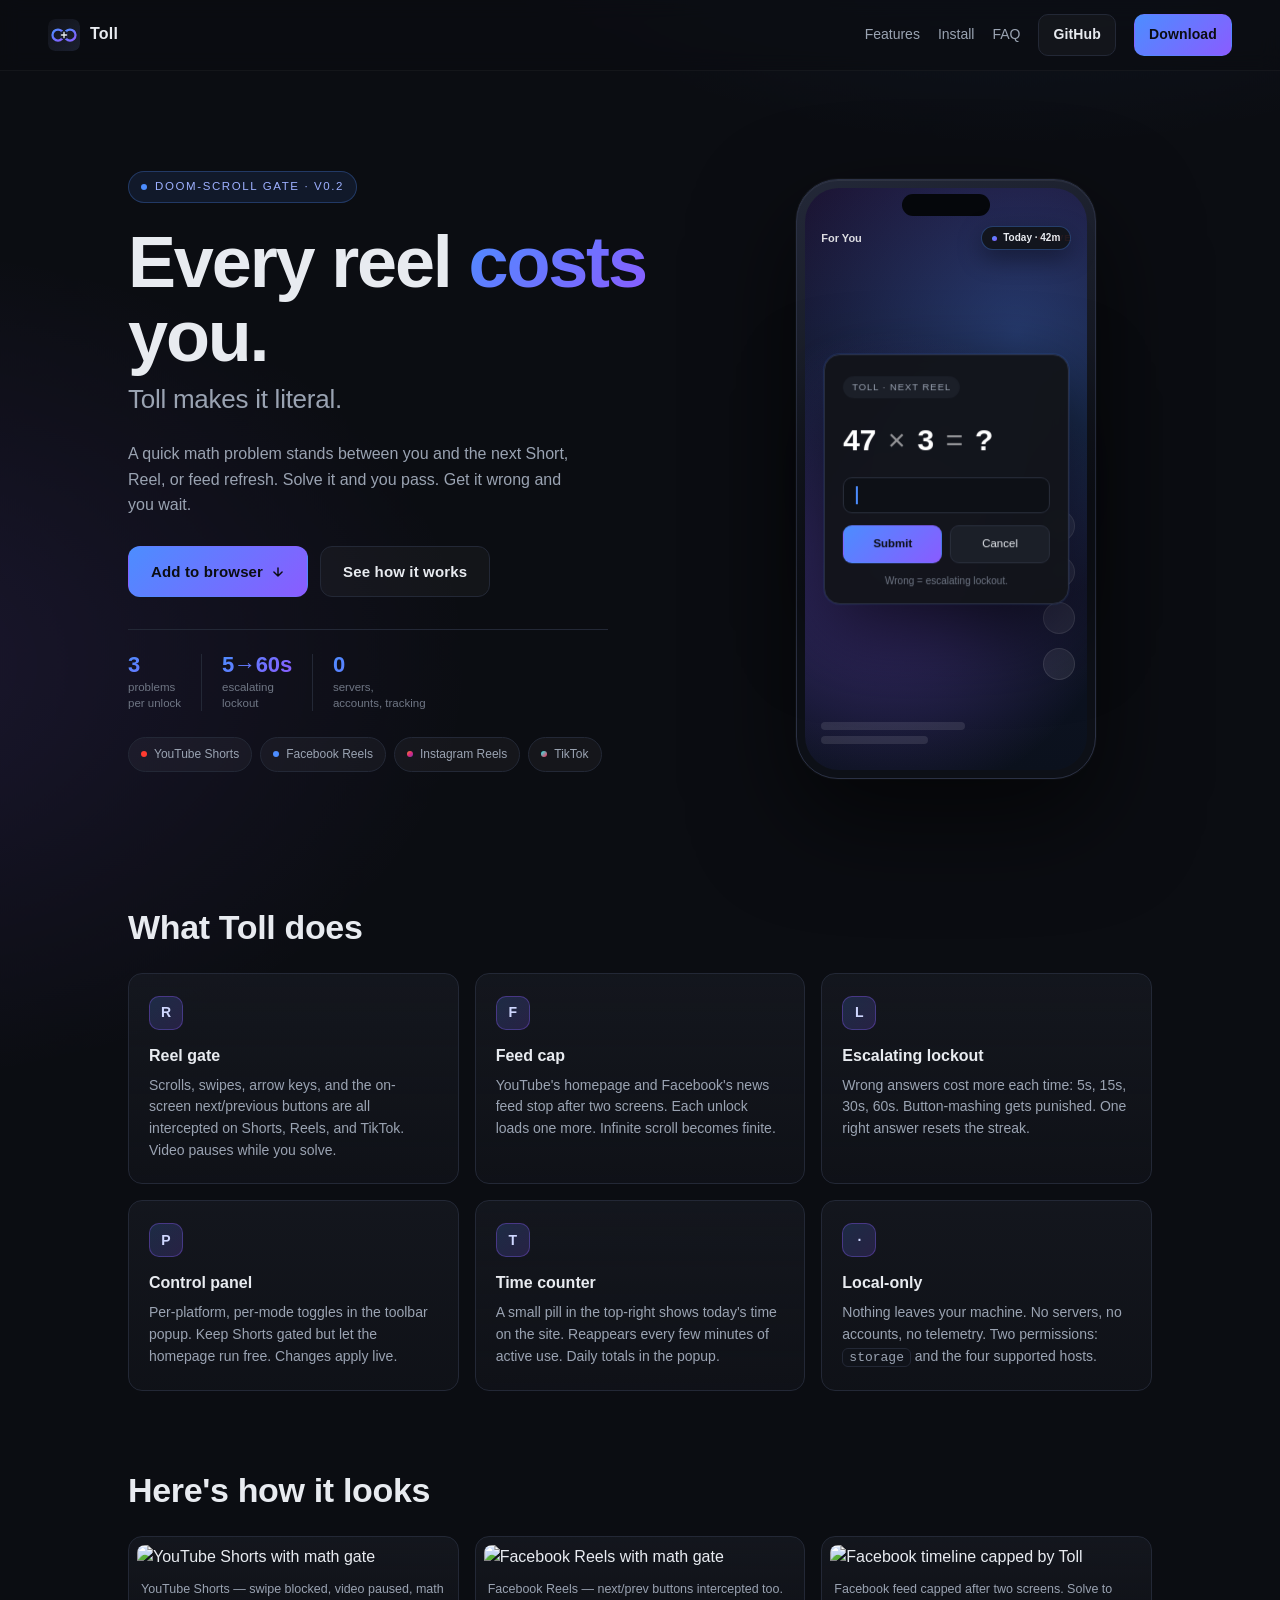
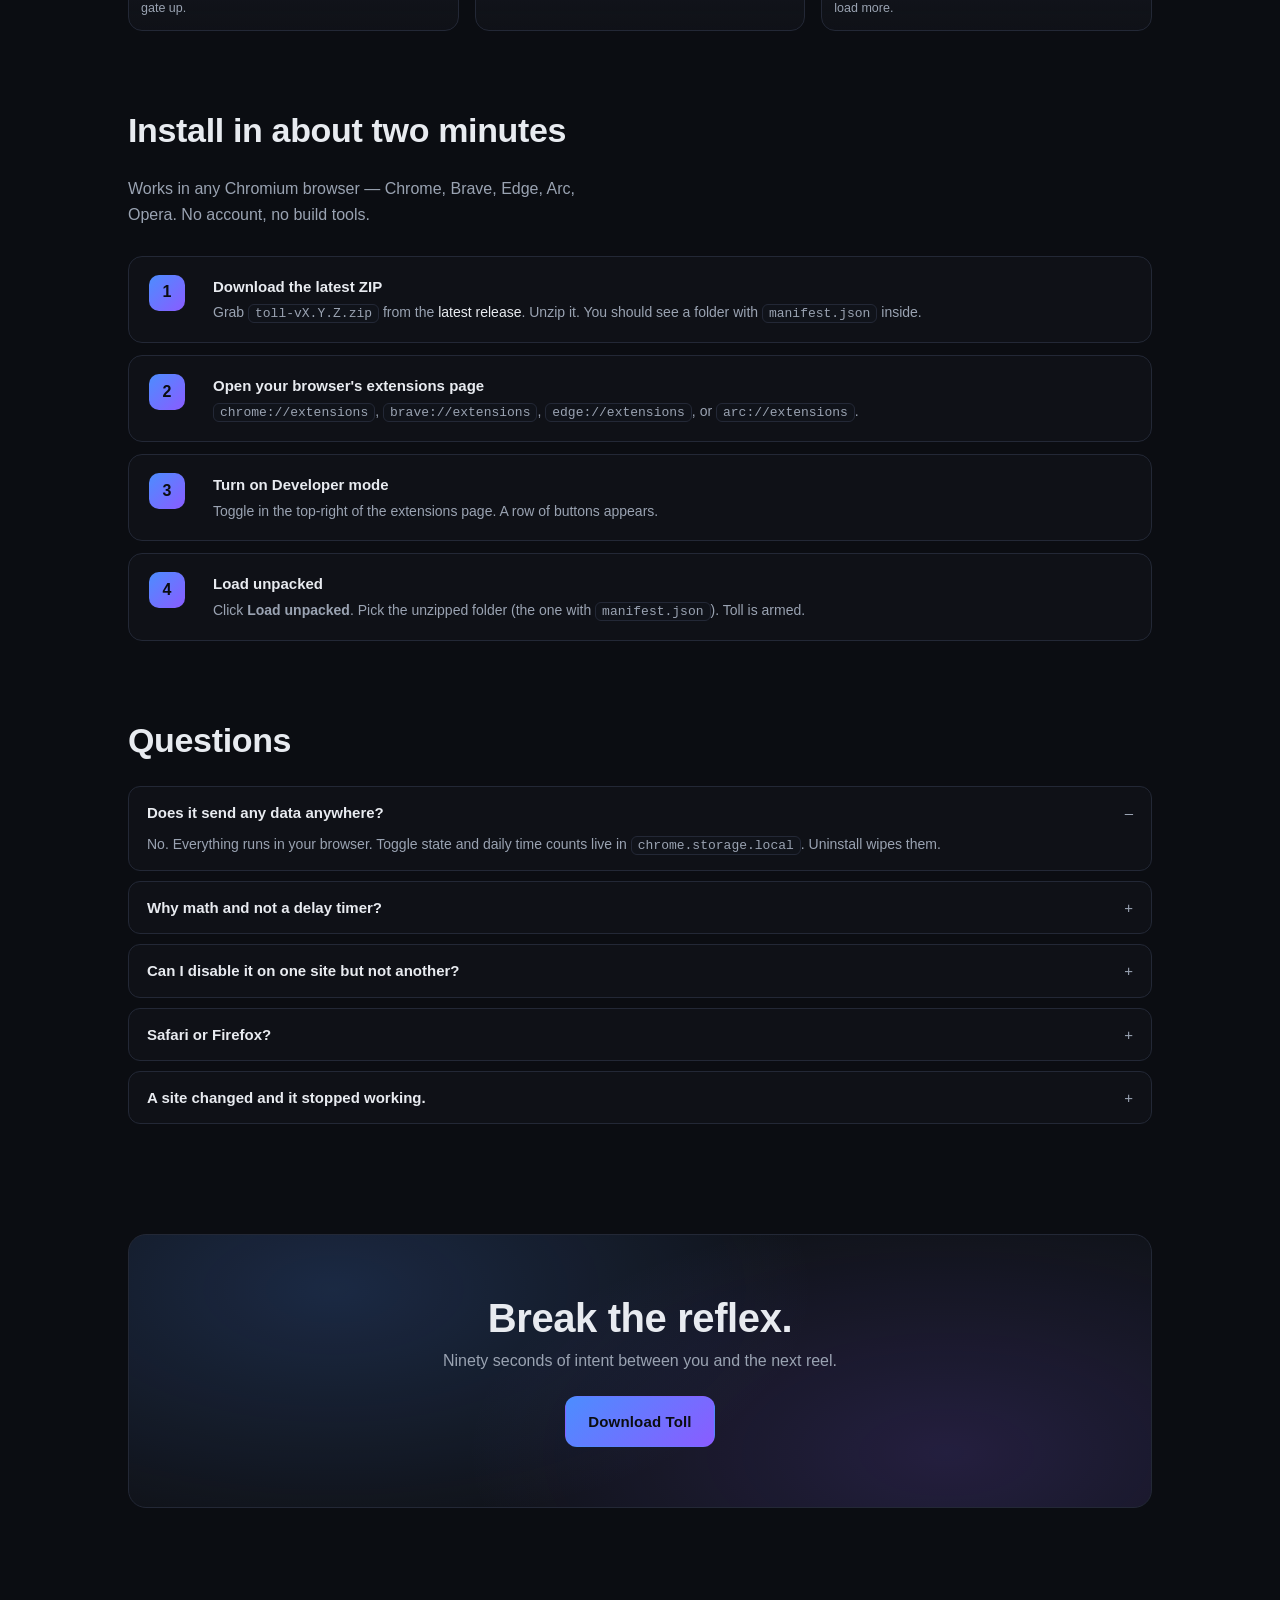
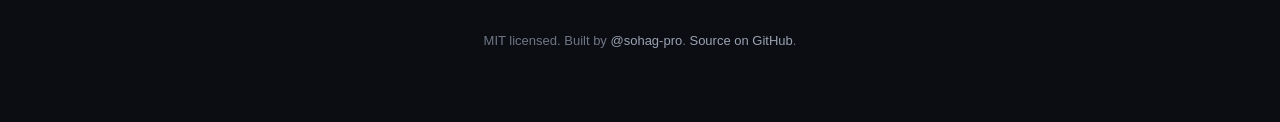
==== site/index.html @ eca84c53 "feat: polish hero + bump to v0.2.0 Hero: richer eyebrow with pulsing dot, split headline + tagline, " ====
<!doctype html>
<html lang="en">
<head>
<meta charset="utf-8" />
<meta name="viewport" content="width=device-width, initial-scale=1" />
<title>Toll — pay math to keep scrolling</title>
<meta name="description" content="A tiny browser extension that puts a math problem between you and the next reel, short, or feed refresh. Break the doom-scroll reflex." />
<meta property="og:title" content="Toll — pay math to keep scrolling" />
<meta property="og:description" content="Solve a quick problem to advance the next Short, Reel, or refresh your feed. Local-only, no accounts." />
<meta property="og:type" content="website" />
<meta property="og:image" content="./assets/og.svg" />
<meta name="theme-color" content="#12141a" />
<link rel="icon" href="./assets/logo.svg" type="image/svg+xml" />
<link rel="stylesheet" href="./style.css" />
</head>
<body>
  <header class="nav">
    <a class="brand" href="#top">
      <img src="./assets/logo.svg" alt="Toll" width="32" height="32" />
      <span>Toll</span>
    </a>
    <nav>
      <a href="#features">Features</a>
      <a href="#install">Install</a>
      <a href="#faq">FAQ</a>
      <a class="btn ghost" href="https://github.com/sohag-pro/Toll" target="_blank" rel="noopener">GitHub</a>
      <a class="btn primary" id="cta-download" href="https://github.com/sohag-pro/Toll/releases/latest" target="_blank" rel="noopener">Download</a>
    </nav>
  </header>

  <main>
    <section class="hero" id="top">
      <div class="hero-bg" aria-hidden="true"></div>
      <div class="hero-copy">
        <p class="eyebrow"><span class="pulse"></span> Doom-scroll gate · v0.2</p>
        <h1>Every reel <em>costs</em> you.</h1>
        <p class="tagline">Toll makes it literal.</p>
        <p class="lede">A quick math problem stands between you and the next Short, Reel, or feed refresh. Solve it and you pass. Get it wrong and you wait.</p>
        <div class="cta-row">
          <a class="btn primary lg" href="https://github.com/sohag-pro/Toll/releases/latest" target="_blank" rel="noopener">
            <span>Add to browser</span>
            <svg width="14" height="14" viewBox="0 0 24 24" fill="none" stroke="currentColor" stroke-width="2.5" stroke-linecap="round" stroke-linejoin="round" aria-hidden="true"><path d="M12 5v14M5 12l7 7 7-7"/></svg>
          </a>
          <a class="btn ghost lg" href="#install">See how it works</a>
        </div>
        <div class="proof-row">
          <div class="proof"><span class="proof-num">3</span><span class="proof-lbl">problems<br/>per unlock</span></div>
          <div class="proof-sep"></div>
          <div class="proof"><span class="proof-num">5→60s</span><span class="proof-lbl">escalating<br/>lockout</span></div>
          <div class="proof-sep"></div>
          <div class="proof"><span class="proof-num">0</span><span class="proof-lbl">servers,<br/>accounts, tracking</span></div>
        </div>
        <p class="chips">
          <span class="chip"><i class="dot yt"></i>YouTube Shorts</span>
          <span class="chip"><i class="dot fb"></i>Facebook Reels</span>
          <span class="chip"><i class="dot ig"></i>Instagram Reels</span>
          <span class="chip"><i class="dot tt"></i>TikTok</span>
        </p>
      </div>
      <div class="hero-art" aria-hidden="true">
        <div class="phone">
          <div class="reel">
            <div class="reel-topbar">
              <span>For You</span>
              <span class="live">● LIVE</span>
            </div>
            <div class="reel-silhouette">
              <div class="ring"></div>
              <div class="ring r2"></div>
            </div>
            <div class="reel-rail">
              <span></span><span></span><span></span><span></span>
            </div>
            <div class="reel-caption">
              <div class="cap-line" style="width:70%"></div>
              <div class="cap-line" style="width:52%"></div>
            </div>
          </div>
          <div class="time-pill" aria-hidden="true">
            <span class="tp-dot"></span>
            <span>Today · 42m</span>
          </div>
          <div class="gate">
            <div class="gate-badge">TOLL · NEXT REEL</div>
            <div class="gate-q">47 <span class="op">&times;</span> 3 <span class="op">=</span> ?</div>
            <div class="gate-input"><span class="caret"></span></div>
            <div class="gate-actions">
              <span class="gate-btn primary">Submit</span>
              <span class="gate-btn">Cancel</span>
            </div>
            <div class="gate-foot">Wrong = escalating lockout.</div>
          </div>
        </div>
      </div>
    </section>

    <section class="features" id="features">
      <h2>What Toll does</h2>
      <div class="grid">
        <article class="card">
          <div class="ico">R</div>
          <h3>Reel gate</h3>
          <p>Scrolls, swipes, arrow keys, and the on-screen next/previous buttons are all intercepted on Shorts, Reels, and TikTok. Video pauses while you solve.</p>
        </article>
        <article class="card">
          <div class="ico">F</div>
          <h3>Feed cap</h3>
          <p>YouTube's homepage and Facebook's news feed stop after two screens. Each unlock loads one more. Infinite scroll becomes finite.</p>
        </article>
        <article class="card">
          <div class="ico">L</div>
          <h3>Escalating lockout</h3>
          <p>Wrong answers cost more each time: 5s, 15s, 30s, 60s. Button-mashing gets punished. One right answer resets the streak.</p>
        </article>
        <article class="card">
          <div class="ico">P</div>
          <h3>Control panel</h3>
          <p>Per-platform, per-mode toggles in the toolbar popup. Keep Shorts gated but let the homepage run free. Changes apply live.</p>
        </article>
        <article class="card">
          <div class="ico">T</div>
          <h3>Time counter</h3>
          <p>A small pill in the top-right shows today's time on the site. Reappears every few minutes of active use. Daily totals in the popup.</p>
        </article>
        <article class="card">
          <div class="ico">·</div>
          <h3>Local-only</h3>
          <p>Nothing leaves your machine. No servers, no accounts, no telemetry. Two permissions: <code>storage</code> and the four supported hosts.</p>
        </article>
      </div>
    </section>

    <section class="shots">
      <h2>Here's how it looks</h2>
      <div class="shot-row">
        <figure>
          <img src="https://raw.githubusercontent.com/sohag-pro/Toll/main/docs/screenshots/youtube-shorts.png" alt="YouTube Shorts with math gate" loading="lazy" />
          <figcaption>YouTube Shorts — swipe blocked, video paused, math gate up.</figcaption>
        </figure>
        <figure>
          <img src="https://raw.githubusercontent.com/sohag-pro/Toll/main/docs/screenshots/facebook-reel.png" alt="Facebook Reels with math gate" loading="lazy" />
          <figcaption>Facebook Reels — next/prev buttons intercepted too.</figcaption>
        </figure>
        <figure>
          <img src="https://raw.githubusercontent.com/sohag-pro/Toll/main/docs/screenshots/facebook-timeline.png" alt="Facebook timeline capped by Toll" loading="lazy" />
          <figcaption>Facebook feed capped after two screens. Solve to load more.</figcaption>
        </figure>
      </div>
    </section>

    <section class="install" id="install">
      <h2>Install in about two minutes</h2>
      <p class="lede">Works in any Chromium browser — Chrome, Brave, Edge, Arc, Opera. No account, no build tools.</p>
      <ol class="steps">
        <li>
          <span class="num">1</span>
          <div>
            <h3>Download the latest ZIP</h3>
            <p>Grab <code>toll-vX.Y.Z.zip</code> from the <a href="https://github.com/sohag-pro/Toll/releases/latest" target="_blank" rel="noopener">latest release</a>. Unzip it. You should see a folder with <code>manifest.json</code> inside.</p>
          </div>
        </li>
        <li>
          <span class="num">2</span>
          <div>
            <h3>Open your browser's extensions page</h3>
            <p><code>chrome://extensions</code>, <code>brave://extensions</code>, <code>edge://extensions</code>, or <code>arc://extensions</code>.</p>
          </div>
        </li>
        <li>
          <span class="num">3</span>
          <div>
            <h3>Turn on Developer mode</h3>
            <p>Toggle in the top-right of the extensions page. A row of buttons appears.</p>
          </div>
        </li>
        <li>
          <span class="num">4</span>
          <div>
            <h3>Load unpacked</h3>
            <p>Click <strong>Load unpacked</strong>. Pick the unzipped folder (the one with <code>manifest.json</code>). Toll is armed.</p>
          </div>
        </li>
      </ol>
    </section>

    <section class="faq" id="faq">
      <h2>Questions</h2>
      <details open>
        <summary>Does it send any data anywhere?</summary>
        <p>No. Everything runs in your browser. Toggle state and daily time counts live in <code>chrome.storage.local</code>. Uninstall wipes them.</p>
      </details>
      <details>
        <summary>Why math and not a delay timer?</summary>
        <p>A timer doesn't stop the reflex. You wait it out. Solving something forces a different mode for a few seconds. That's the whole trick.</p>
      </details>
      <details>
        <summary>Can I disable it on one site but not another?</summary>
        <p>Yes. The toolbar popup has per-platform toggles — even per-mode (Shorts vs. YouTube home cap, for example). Changes apply live.</p>
      </details>
      <details>
        <summary>Safari or Firefox?</summary>
        <p>Not yet. Chromium only for now.</p>
      </details>
      <details>
        <summary>A site changed and it stopped working.</summary>
        <p>Reel and feed layouts shift often. <a href="https://github.com/sohag-pro/Toll/issues/new" target="_blank" rel="noopener">Open an issue</a> with the URL and what broke.</p>
      </details>
    </section>

    <section class="tail">
      <h2>Break the reflex.</h2>
      <p>Ninety seconds of intent between you and the next reel.</p>
      <a class="btn primary lg" href="https://github.com/sohag-pro/Toll/releases/latest" target="_blank" rel="noopener">Download Toll</a>
    </section>
  </main>

  <footer>
    <p>MIT licensed. Built by <a href="https://github.com/sohag-pro" target="_blank" rel="noopener">@sohag-pro</a>. <a href="https://github.com/sohag-pro/Toll" target="_blank" rel="noopener">Source on GitHub</a>.</p>
  </footer>
</body>
</html>
---- site/style.css ----
:root {
  color-scheme: dark;
  --bg: #0b0d12;
  --bg-2: #12141a;
  --panel: #171a22;
  --line: #232836;
  --text: #e8ebf0;
  --muted: #9aa3b2;
  --dim: #6f7684;
  --accent-a: #4c8dff;
  --accent-b: #8a5cff;
  --danger: #ff6b6b;
  --ok: #5db07a;
}

* { box-sizing: border-box; }

html, body {
  margin: 0;
  padding: 0;
  background: radial-gradient(1200px 800px at 80% -10%, rgba(76,141,255,0.14), transparent 60%),
              radial-gradient(1000px 700px at -10% 20%, rgba(138,92,255,0.12), transparent 60%),
              var(--bg);
  color: var(--text);
  font: 400 16px/1.55 -apple-system, BlinkMacSystemFont, "Inter", "Segoe UI", Roboto, sans-serif;
  scroll-behavior: smooth;
}

a { color: var(--text); text-decoration: none; }
a:hover { color: #ffffff; }

code {
  background: #10131a;
  padding: 1px 6px;
  border-radius: 6px;
  border: 1px solid var(--line);
  font-family: "SF Mono", ui-monospace, Menlo, Monaco, monospace;
  font-size: 13px;
}

.nav {
  position: sticky; top: 0; z-index: 20;
  display: flex; align-items: center; justify-content: space-between;
  padding: 14px clamp(16px, 4vw, 48px);
  backdrop-filter: blur(10px); -webkit-backdrop-filter: blur(10px);
  background: rgba(11, 13, 18, 0.65);
  border-bottom: 1px solid rgba(255,255,255,0.04);
}
.brand { display: flex; align-items: center; gap: 10px; font-weight: 600; letter-spacing: 0.2px; }
.brand img { border-radius: 7px; }
.nav nav { display: flex; align-items: center; gap: 18px; font-size: 14px; }
.nav nav a { color: var(--muted); }
.nav nav a:hover { color: var(--text); }

.btn {
  display: inline-block; padding: 9px 14px; border-radius: 10px;
  font-weight: 600; font-size: 14px; letter-spacing: 0.01em;
  transition: transform .1s ease, filter .1s ease;
  border: 1px solid transparent;
}
.btn:hover { transform: translateY(-1px); }
.btn.primary { background: linear-gradient(135deg, var(--accent-a), var(--accent-b)); color: #0b0d12; }
.btn.primary:hover { filter: brightness(1.05); color: #0b0d12; }
.btn.ghost { color: var(--text); background: rgba(255,255,255,0.03); border-color: var(--line); }
.btn.ghost:hover { background: rgba(255,255,255,0.06); }
.btn.lg { padding: 13px 22px; font-size: 15px; border-radius: 12px; }

main { max-width: 1120px; margin: 0 auto; padding: 40px clamp(16px, 4vw, 48px) 80px; }

.eyebrow {
  display: inline-flex; align-items: center; gap: 8px;
  font-size: 11.5px; letter-spacing: 0.14em; text-transform: uppercase;
  color: #9db0ff; background: rgba(76,141,255,0.10);
  border: 1px solid rgba(76,141,255,0.28);
  padding: 6px 12px; border-radius: 999px; margin: 0 0 22px;
}
.eyebrow .pulse {
  width: 6px; height: 6px; border-radius: 50%;
  background: #4c8dff; box-shadow: 0 0 0 0 rgba(76,141,255,0.5);
  animation: pulse 2s infinite;
}
@keyframes pulse {
  0% { box-shadow: 0 0 0 0 rgba(76,141,255,0.6); }
  70% { box-shadow: 0 0 0 8px rgba(76,141,255,0); }
  100% { box-shadow: 0 0 0 0 rgba(76,141,255,0); }
}

/* HERO */
.hero {
  position: relative;
  display: grid; grid-template-columns: 1.15fr 0.85fr; gap: 56px;
  align-items: center;
  padding: 60px 0 80px;
}
.hero-bg {
  position: absolute; inset: -80px -40px 0;
  background:
    radial-gradient(500px 260px at 22% 20%, rgba(76,141,255,0.18), transparent 60%),
    radial-gradient(400px 220px at 78% 30%, rgba(138,92,255,0.18), transparent 60%);
  z-index: -1; pointer-events: none;
}
.hero h1 {
  font-size: clamp(42px, 6.2vw, 72px);
  line-height: 1.03; letter-spacing: -0.03em; margin: 0 0 6px;
  font-weight: 700;
}
.hero h1 em {
  font-style: normal;
  background: linear-gradient(135deg, var(--accent-a), var(--accent-b));
  -webkit-background-clip: text; background-clip: text; color: transparent;
}
.tagline {
  font-size: clamp(20px, 2.4vw, 26px);
  color: var(--muted); font-weight: 500;
  margin: 0 0 22px; letter-spacing: -0.01em;
}
.lede { color: var(--muted); font-size: 16px; max-width: 52ch; margin: 0 0 28px; line-height: 1.6; }
.cta-row { display: flex; gap: 12px; flex-wrap: wrap; align-items: center; }
.cta-row .btn.primary { display: inline-flex; align-items: center; gap: 8px; }
.cta-row .btn.primary svg { transition: transform .2s ease; }
.cta-row .btn.primary:hover svg { transform: translateY(2px); }

.proof-row {
  display: flex; align-items: stretch; gap: 20px;
  margin-top: 32px; padding-top: 24px;
  border-top: 1px solid var(--line);
  max-width: 480px;
}
.proof { display: flex; flex-direction: column; gap: 4px; }
.proof-num {
  font-size: 22px; font-weight: 700; letter-spacing: -0.01em;
  background: linear-gradient(135deg, var(--accent-a), var(--accent-b));
  -webkit-background-clip: text; background-clip: text; color: transparent;
  line-height: 1;
}
.proof-lbl { font-size: 11.5px; color: var(--dim); line-height: 1.35; }
.proof-sep { width: 1px; background: var(--line); }

.chips { margin-top: 26px; display: flex; flex-wrap: wrap; gap: 8px; }
.chip {
  display: inline-flex; align-items: center; gap: 7px;
  font-size: 12px; padding: 7px 12px; border-radius: 999px;
  background: rgba(255,255,255,0.04); border: 1px solid var(--line);
  color: var(--muted);
  transition: border-color .15s, color .15s;
}
.chip:hover { color: var(--text); border-color: rgba(138,92,255,0.4); }
.chip .dot { width: 6px; height: 6px; border-radius: 50%; }
.dot.yt { background: #ff3b30; }
.dot.fb { background: #4c8dff; }
.dot.ig { background: linear-gradient(135deg, #f58529, #dd2a7b, #8134af); }
.dot.tt { background: linear-gradient(135deg, #25f4ee, #fe2c55); }

/* Hero art */
.hero-art { display: flex; justify-content: center; align-items: center; position: relative; }
.hero-art::before {
  content: ""; position: absolute; width: 340px; height: 340px;
  background: radial-gradient(circle, rgba(138,92,255,0.18), transparent 60%);
  filter: blur(20px);
}

.phone {
  position: relative; width: 300px; aspect-ratio: 9/18;
  border-radius: 42px; padding: 8px;
  background: linear-gradient(160deg, #232838, #0d1017 60%);
  border: 1px solid #2b3145;
  box-shadow:
    0 40px 100px rgba(0,0,0,0.6),
    0 0 0 1px rgba(255,255,255,0.03),
    inset 0 1px 0 rgba(255,255,255,0.06);
}
.phone::before {
  content: ""; position: absolute; top: 14px; left: 50%; transform: translateX(-50%);
  width: 88px; height: 22px; background: #05070b; border-radius: 999px; z-index: 4;
}
.reel {
  position: relative; width: 100%; height: 100%;
  border-radius: 34px; overflow: hidden;
  background:
    linear-gradient(180deg, #1b1230 0%, #10172a 40%, #0b111d 100%);
}
.reel::after {
  content: ""; position: absolute; inset: 0;
  background:
    radial-gradient(circle at 30% 65%, rgba(138,92,255,0.4), transparent 55%),
    radial-gradient(circle at 75% 25%, rgba(76,141,255,0.3), transparent 55%);
}
.reel-topbar {
  position: absolute; top: 42px; left: 16px; right: 16px; z-index: 3;
  display: flex; justify-content: space-between; align-items: center;
  font-size: 11px; color: rgba(255,255,255,0.85); font-weight: 600;
}
.reel-topbar .live { color: #ff5a5a; font-size: 9.5px; letter-spacing: 0.08em; }
.reel-silhouette {
  position: absolute; inset: 0; z-index: 2;
  display: grid; place-items: center;
}
.reel-silhouette .ring {
  width: 100px; height: 100px; border-radius: 50%;
  border: 2px solid rgba(255,255,255,0.06);
  position: absolute;
  animation: spin 12s linear infinite;
}
.reel-silhouette .ring::before {
  content: ""; position: absolute; top: -4px; left: 50%;
  width: 6px; height: 6px; border-radius: 50%;
  background: rgba(138,92,255,0.6); transform: translateX(-50%);
}
.reel-silhouette .r2 { width: 150px; height: 150px; animation-duration: 20s; animation-direction: reverse; }
.reel-silhouette .r2::before { background: rgba(76,141,255,0.5); }
@keyframes spin { to { transform: rotate(360deg); } }

.reel-rail {
  position: absolute; right: 12px; bottom: 90px; z-index: 3;
  display: flex; flex-direction: column; gap: 14px;
}
.reel-rail span {
  width: 32px; height: 32px; border-radius: 50%;
  background: rgba(255,255,255,0.08);
  border: 1px solid rgba(255,255,255,0.1);
}
.reel-caption {
  position: absolute; left: 16px; right: 60px; bottom: 26px; z-index: 3;
  display: flex; flex-direction: column; gap: 6px;
}
.cap-line { height: 8px; border-radius: 4px; background: rgba(255,255,255,0.1); }

.time-pill {
  position: absolute; top: 46px; right: 24px; z-index: 5;
  display: inline-flex; align-items: center; gap: 6px;
  padding: 6px 10px; border-radius: 999px;
  background: rgba(18,20,26,0.92); color: #e8ebf0;
  border: 1px solid rgba(76,141,255,0.35);
  font: 600 10px/1 -apple-system, BlinkMacSystemFont, Inter, sans-serif;
  box-shadow: 0 8px 24px rgba(0,0,0,0.4);
  animation: floatIn 4s ease-in-out infinite;
}
.time-pill .tp-dot {
  width: 5px; height: 5px; border-radius: 50%;
  background: linear-gradient(135deg, var(--accent-a), var(--accent-b));
}
@keyframes floatIn {
  0%, 100% { transform: translateY(0); }
  50% { transform: translateY(-3px); }
}

.gate {
  position: absolute; left: 50%; top: 50%; transform: translate(-50%, -50%);
  width: 82%; padding: 18px 18px 14px; z-index: 4;
  background: rgba(18,20,26,0.96); border: 1px solid #2b3145; border-radius: 16px;
  box-shadow: 0 30px 80px rgba(0,0,0,0.7), 0 0 0 1px rgba(76,141,255,0.15);
  backdrop-filter: blur(8px);
}
.gate-badge {
  display: inline-block; font-size: 9.5px; letter-spacing: 0.1em; text-transform: uppercase;
  color: var(--muted); background: #1b1f28; padding: 4px 9px; border-radius: 999px; margin-bottom: 14px;
}
.gate-q {
  font-size: 30px; font-weight: 700; color: #fff; margin: 4px 0 14px;
  letter-spacing: -0.01em;
}
.gate-q .op { color: rgba(255,255,255,0.55); font-weight: 500; margin: 0 4px; }
.gate-input {
  position: relative;
  height: 36px; border-radius: 9px;
  background: #0d1016; border: 1px solid #2a2f3c;
  margin-bottom: 12px;
}
.gate-input .caret {
  position: absolute; left: 12px; top: 8px; bottom: 8px;
  width: 2px; background: #4c8dff;
  animation: blink 1s steps(2) infinite;
}
@keyframes blink { 50% { opacity: 0; } }
.gate-actions { display: flex; gap: 8px; }
.gate-btn {
  flex: 1; text-align: center; font-size: 11.5px; padding: 9px 10px;
  border-radius: 9px; background: #1b1f28; color: var(--text); border: 1px solid #2a2f3c;
}
.gate-btn.primary { background: linear-gradient(135deg, var(--accent-a), var(--accent-b)); color: #0b0d12; border-color: transparent; font-weight: 700; }
.gate-foot {
  margin-top: 10px; text-align: center; font-size: 10px; color: var(--dim);
}

/* SECTIONS */
section h2 {
  font-size: clamp(24px, 3.4vw, 34px); letter-spacing: -0.01em;
  margin: 0 0 26px; line-height: 1.15;
}
.features { padding: 40px 0; }
.grid {
  display: grid; grid-template-columns: repeat(3, 1fr); gap: 16px;
}
.card {
  padding: 22px 20px; border-radius: 14px;
  background: linear-gradient(180deg, rgba(23,26,34,0.7), rgba(23,26,34,0.35));
  border: 1px solid var(--line);
}
.card .ico {
  width: 34px; height: 34px; border-radius: 10px;
  display: grid; place-items: center;
  background: linear-gradient(135deg, rgba(76,141,255,0.18), rgba(138,92,255,0.18));
  border: 1px solid rgba(138,92,255,0.35);
  color: #cfd7ff; font-weight: 700; font-size: 14px;
  margin-bottom: 14px;
}
.card h3 { margin: 0 0 6px; font-size: 16px; }
.card p { margin: 0; color: var(--muted); font-size: 14px; line-height: 1.55; }

.shots { padding: 40px 0; }
.shot-row { display: grid; grid-template-columns: repeat(3, 1fr); gap: 16px; }
.shot-row figure {
  margin: 0; padding: 8px 8px 12px;
  background: linear-gradient(180deg, rgba(23,26,34,0.7), rgba(23,26,34,0.35));
  border: 1px solid var(--line); border-radius: 14px;
}
.shot-row img { width: 100%; height: auto; border-radius: 8px; display: block; }
.shot-row figcaption { margin-top: 10px; font-size: 12.5px; color: var(--muted); padding: 0 4px; }

.install { padding: 40px 0; }
.steps { list-style: none; margin: 0; padding: 0; display: grid; gap: 12px; }
.steps li {
  display: grid; grid-template-columns: 48px 1fr; gap: 16px; align-items: start;
  padding: 18px 20px; border: 1px solid var(--line); border-radius: 14px;
  background: rgba(23,26,34,0.35);
}
.steps .num {
  width: 36px; height: 36px; border-radius: 10px;
  background: linear-gradient(135deg, var(--accent-a), var(--accent-b)); color: #0b0d12;
  font-weight: 700; display: grid; place-items: center;
}
.steps h3 { margin: 0 0 4px; font-size: 15px; }
.steps p { margin: 0; color: var(--muted); font-size: 14px; }

.faq { padding: 40px 0; }
.faq details {
  border: 1px solid var(--line); border-radius: 12px; padding: 14px 18px;
  background: rgba(23,26,34,0.35); margin-bottom: 10px;
}
.faq summary { cursor: pointer; font-weight: 600; font-size: 15px; list-style: none; }
.faq summary::-webkit-details-marker { display: none; }
.faq summary::after { content: "+"; float: right; color: var(--muted); font-weight: 400; }
.faq details[open] summary::after { content: "–"; }
.faq p { color: var(--muted); font-size: 14px; margin: 10px 0 0; }

.tail {
  margin-top: 60px; padding: 60px 24px; border-radius: 18px;
  border: 1px solid var(--line);
  background:
    radial-gradient(800px 400px at 20% 20%, rgba(76,141,255,0.18), transparent 60%),
    radial-gradient(800px 400px at 80% 80%, rgba(138,92,255,0.16), transparent 60%),
    #10131a;
  text-align: center;
}
.tail h2 { margin: 0 0 8px; font-size: clamp(28px, 4vw, 40px); }
.tail p { color: var(--muted); margin: 0 0 22px; }

footer {
  padding: 30px 24px 60px; text-align: center; color: var(--dim); font-size: 13px;
}
footer a { color: var(--muted); }

/* Responsive */
@media (max-width: 880px) {
  .hero { grid-template-columns: 1fr; padding: 40px 0 60px; gap: 32px; }
  .hero-art { order: -1; }
  .phone { width: 240px; }
  .proof-row { max-width: 100%; }
  .grid, .shot-row { grid-template-columns: 1fr; }
  .nav nav a:not(.btn) { display: none; }
}
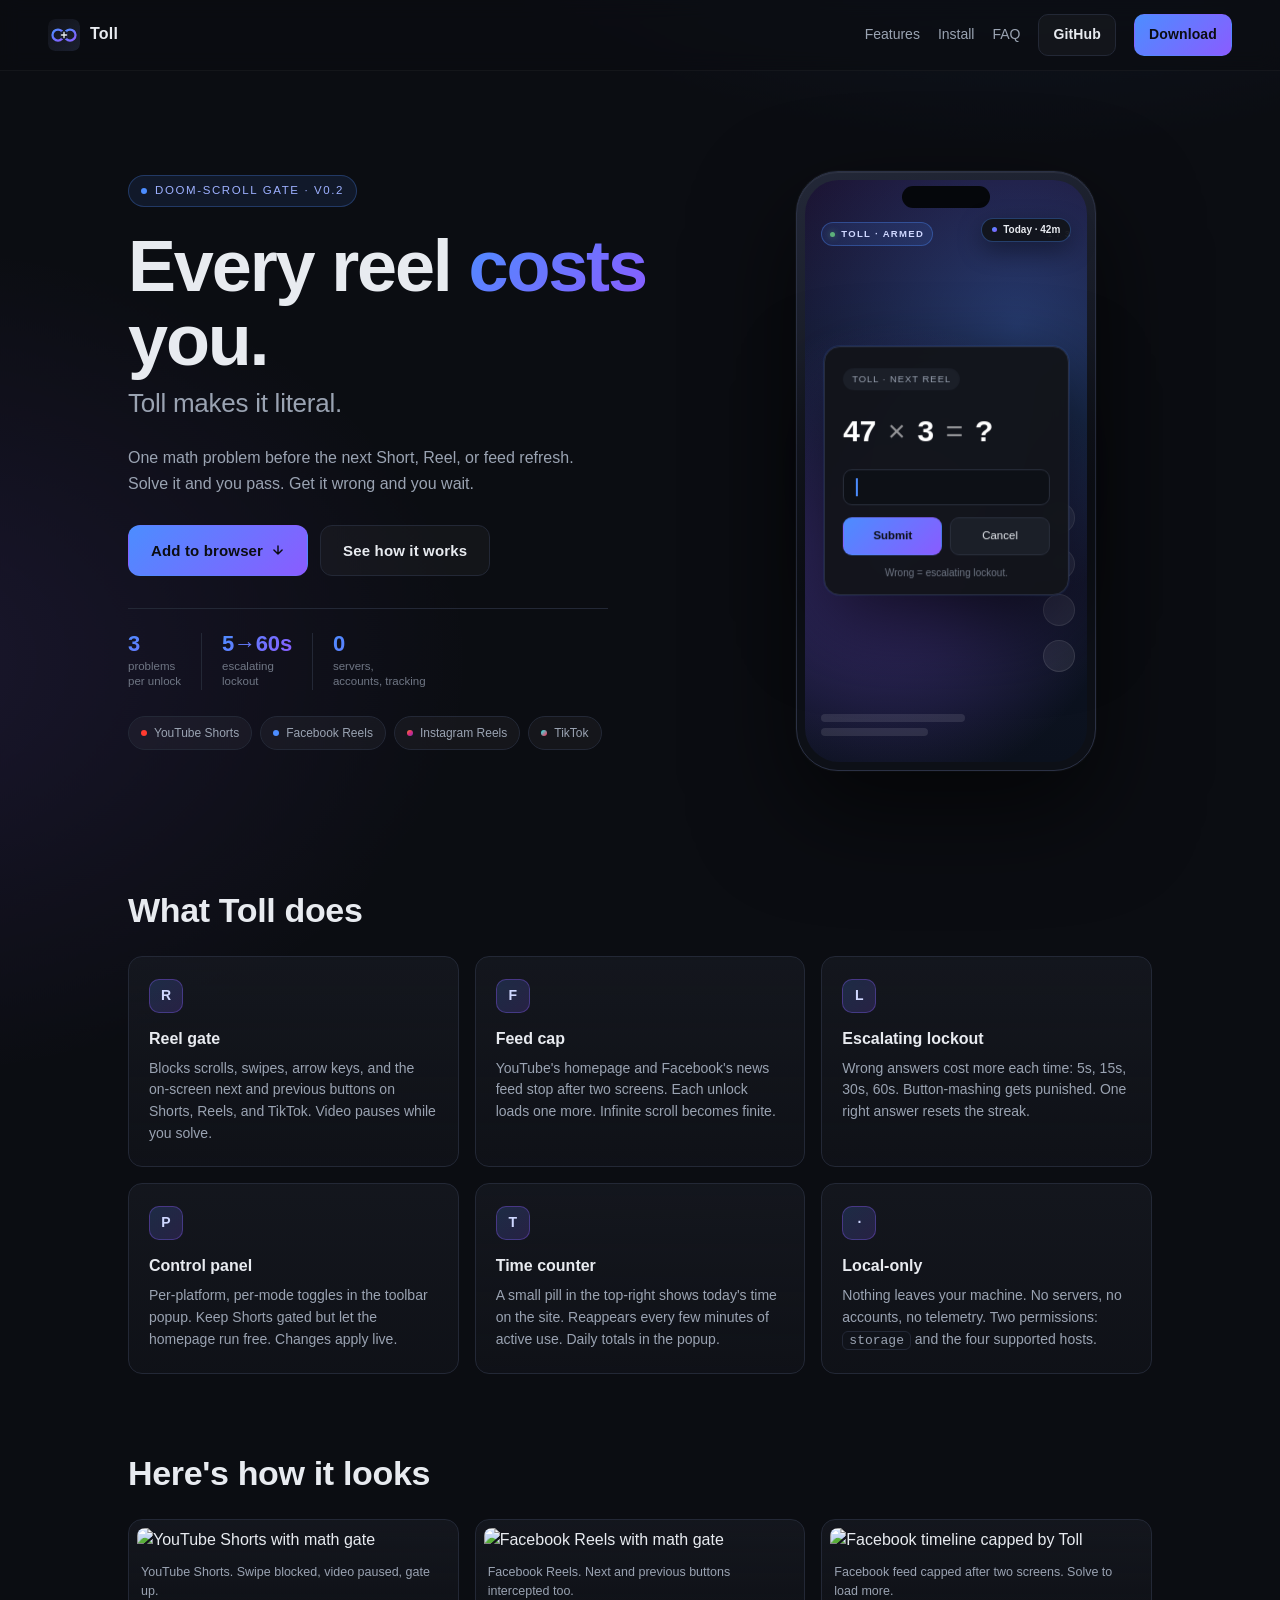
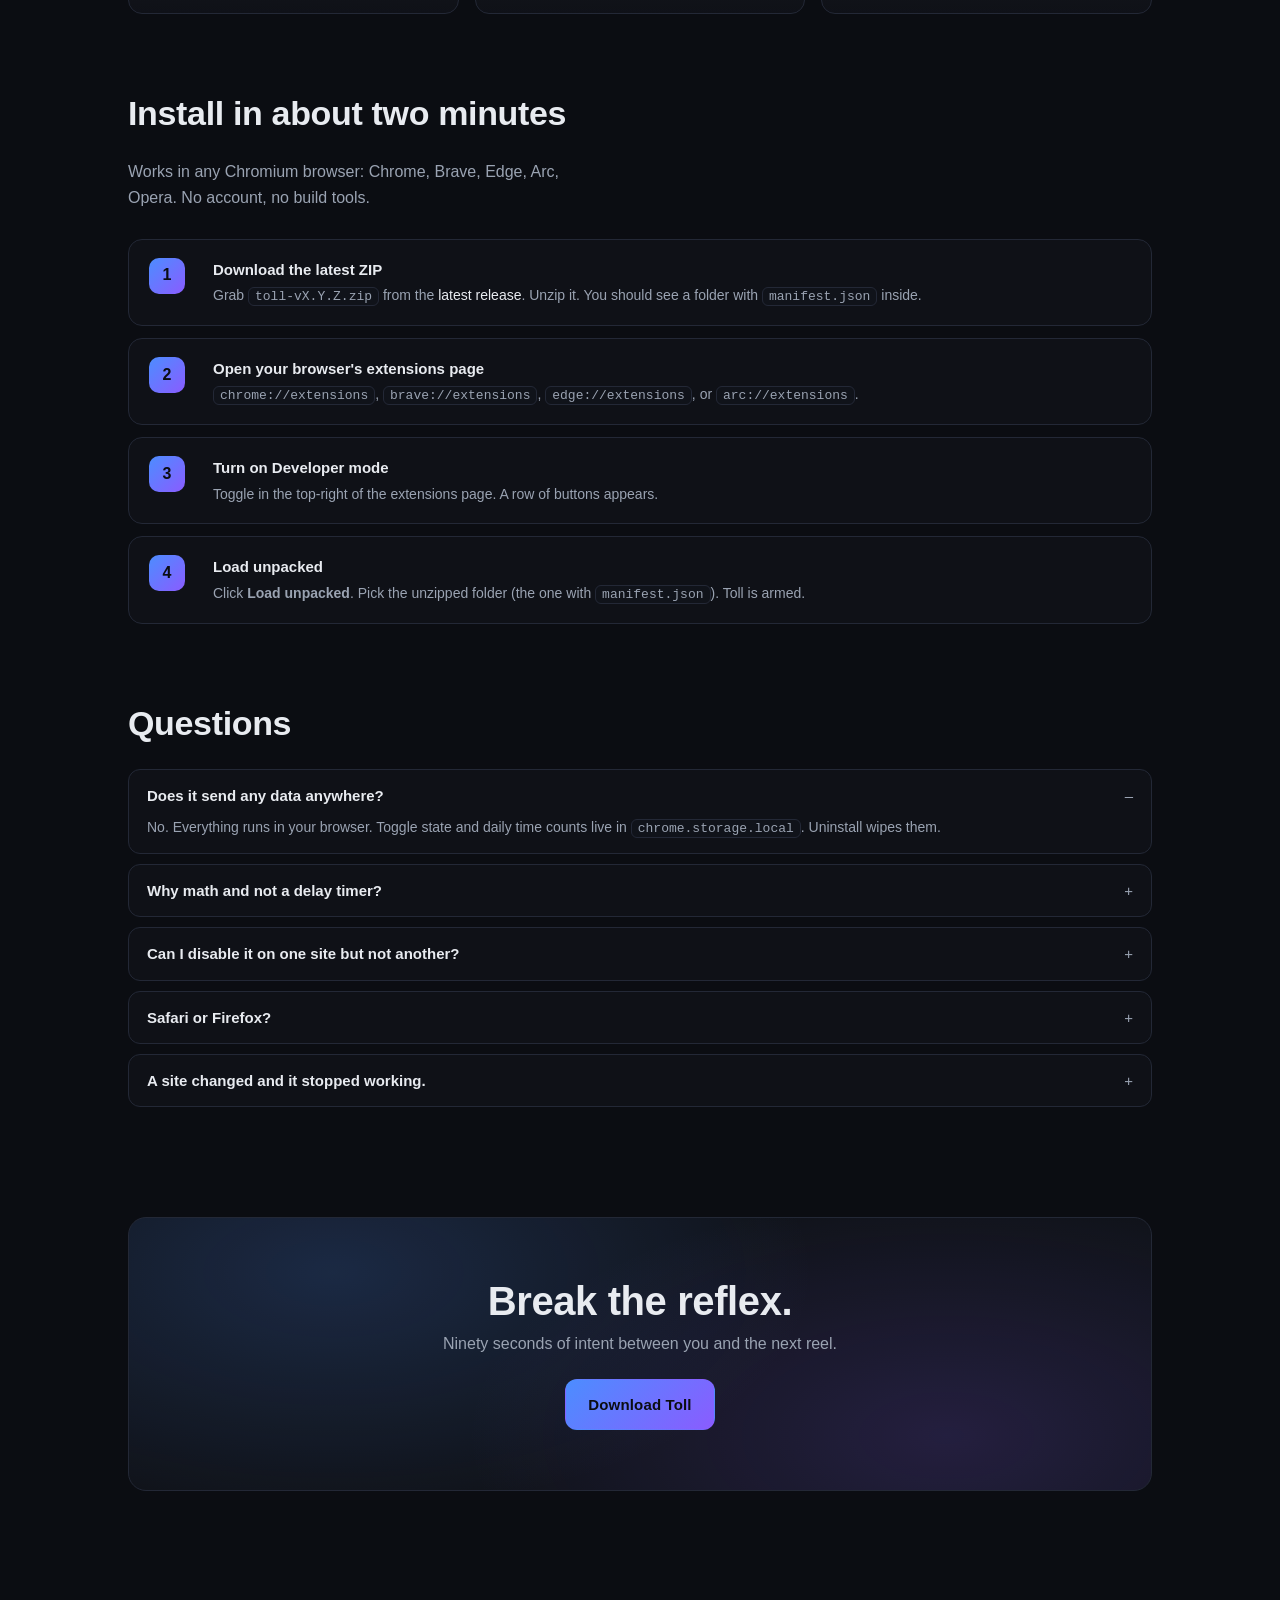
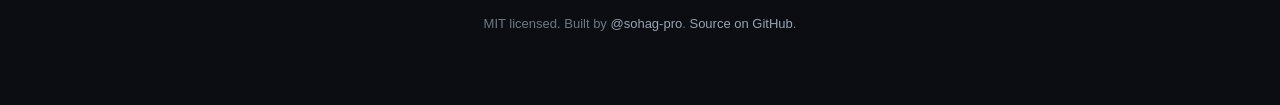
==== commit 190b2632: "chore: swap phone-mock label to Toll branding, drop em dashes The hero mock was still showing a "For" ====
--- a/site/index.html
+++ b/site/index.html
@@ -3,9 +3,9 @@
 <head>
 <meta charset="utf-8" />
 <meta name="viewport" content="width=device-width, initial-scale=1" />
-<title>Toll — pay math to keep scrolling</title>
-<meta name="description" content="A tiny browser extension that puts a math problem between you and the next reel, short, or feed refresh. Break the doom-scroll reflex." />
-<meta property="og:title" content="Toll — pay math to keep scrolling" />
+<title>Toll: pay math to keep scrolling</title>
+<meta name="description" content="A small browser extension that puts a math problem between you and the next reel, short, or feed refresh. Break the doom-scroll reflex." />
+<meta property="og:title" content="Toll: pay math to keep scrolling" />
 <meta property="og:description" content="Solve a quick problem to advance the next Short, Reel, or refresh your feed. Local-only, no accounts." />
 <meta property="og:type" content="website" />
 <meta property="og:image" content="./assets/og.svg" />
@@ -35,7 +35,7 @@
         <p class="eyebrow"><span class="pulse"></span> Doom-scroll gate · v0.2</p>
         <h1>Every reel <em>costs</em> you.</h1>
         <p class="tagline">Toll makes it literal.</p>
-        <p class="lede">A quick math problem stands between you and the next Short, Reel, or feed refresh. Solve it and you pass. Get it wrong and you wait.</p>
+        <p class="lede">One math problem before the next Short, Reel, or feed refresh. Solve it and you pass. Get it wrong and you wait.</p>
         <div class="cta-row">
           <a class="btn primary lg" href="https://github.com/sohag-pro/Toll/releases/latest" target="_blank" rel="noopener">
             <span>Add to browser</span>
@@ -61,8 +61,8 @@
         <div class="phone">
           <div class="reel">
             <div class="reel-topbar">
-              <span>For You</span>
-              <span class="live">● LIVE</span>
+              <span class="brand-tag"><i class="tag-dot"></i>toll · armed</span>
+              <span class="frame-count">1 / 3</span>
             </div>
             <div class="reel-silhouette">
               <div class="ring"></div>
@@ -100,7 +100,7 @@
         <article class="card">
           <div class="ico">R</div>
           <h3>Reel gate</h3>
-          <p>Scrolls, swipes, arrow keys, and the on-screen next/previous buttons are all intercepted on Shorts, Reels, and TikTok. Video pauses while you solve.</p>
+          <p>Blocks scrolls, swipes, arrow keys, and the on-screen next and previous buttons on Shorts, Reels, and TikTok. Video pauses while you solve.</p>
         </article>
         <article class="card">
           <div class="ico">F</div>
@@ -135,11 +135,11 @@
       <div class="shot-row">
         <figure>
           <img src="https://raw.githubusercontent.com/sohag-pro/Toll/main/docs/screenshots/youtube-shorts.png" alt="YouTube Shorts with math gate" loading="lazy" />
-          <figcaption>YouTube Shorts — swipe blocked, video paused, math gate up.</figcaption>
+          <figcaption>YouTube Shorts. Swipe blocked, video paused, gate up.</figcaption>
         </figure>
         <figure>
           <img src="https://raw.githubusercontent.com/sohag-pro/Toll/main/docs/screenshots/facebook-reel.png" alt="Facebook Reels with math gate" loading="lazy" />
-          <figcaption>Facebook Reels — next/prev buttons intercepted too.</figcaption>
+          <figcaption>Facebook Reels. Next and previous buttons intercepted too.</figcaption>
         </figure>
         <figure>
           <img src="https://raw.githubusercontent.com/sohag-pro/Toll/main/docs/screenshots/facebook-timeline.png" alt="Facebook timeline capped by Toll" loading="lazy" />
@@ -150,7 +150,7 @@
 
     <section class="install" id="install">
       <h2>Install in about two minutes</h2>
-      <p class="lede">Works in any Chromium browser — Chrome, Brave, Edge, Arc, Opera. No account, no build tools.</p>
+      <p class="lede">Works in any Chromium browser: Chrome, Brave, Edge, Arc, Opera. No account, no build tools.</p>
       <ol class="steps">
         <li>
           <span class="num">1</span>
@@ -195,7 +195,7 @@
       </details>
       <details>
         <summary>Can I disable it on one site but not another?</summary>
-        <p>Yes. The toolbar popup has per-platform toggles — even per-mode (Shorts vs. YouTube home cap, for example). Changes apply live.</p>
+        <p>Yes. The toolbar popup has per-platform toggles, and per-mode too (Shorts on but YouTube home cap off, for example). Changes apply live.</p>
       </details>
       <details>
         <summary>Safari or Firefox?</summary>
--- a/site/style.css
+++ b/site/style.css
@@ -190,7 +190,21 @@
   display: flex; justify-content: space-between; align-items: center;
   font-size: 11px; color: rgba(255,255,255,0.85); font-weight: 600;
 }
-.reel-topbar .live { color: #ff5a5a; font-size: 9.5px; letter-spacing: 0.08em; }
+.reel-topbar .brand-tag {
+  display: inline-flex; align-items: center; gap: 6px;
+  font-size: 9.5px; letter-spacing: 0.14em; text-transform: uppercase;
+  padding: 4px 8px; border-radius: 999px;
+  color: #cfd7ff; background: rgba(76,141,255,0.12);
+  border: 1px solid rgba(76,141,255,0.35);
+}
+.reel-topbar .tag-dot {
+  width: 5px; height: 5px; border-radius: 50%;
+  background: #5db07a; box-shadow: 0 0 6px rgba(93,176,122,0.6);
+}
+.reel-topbar .frame-count {
+  font-size: 9.5px; letter-spacing: 0.12em;
+  color: rgba(255,255,255,0.55); font-variant-numeric: tabular-nums;
+}
 .reel-silhouette {
   position: absolute; inset: 0; z-index: 2;
   display: grid; place-items: center;
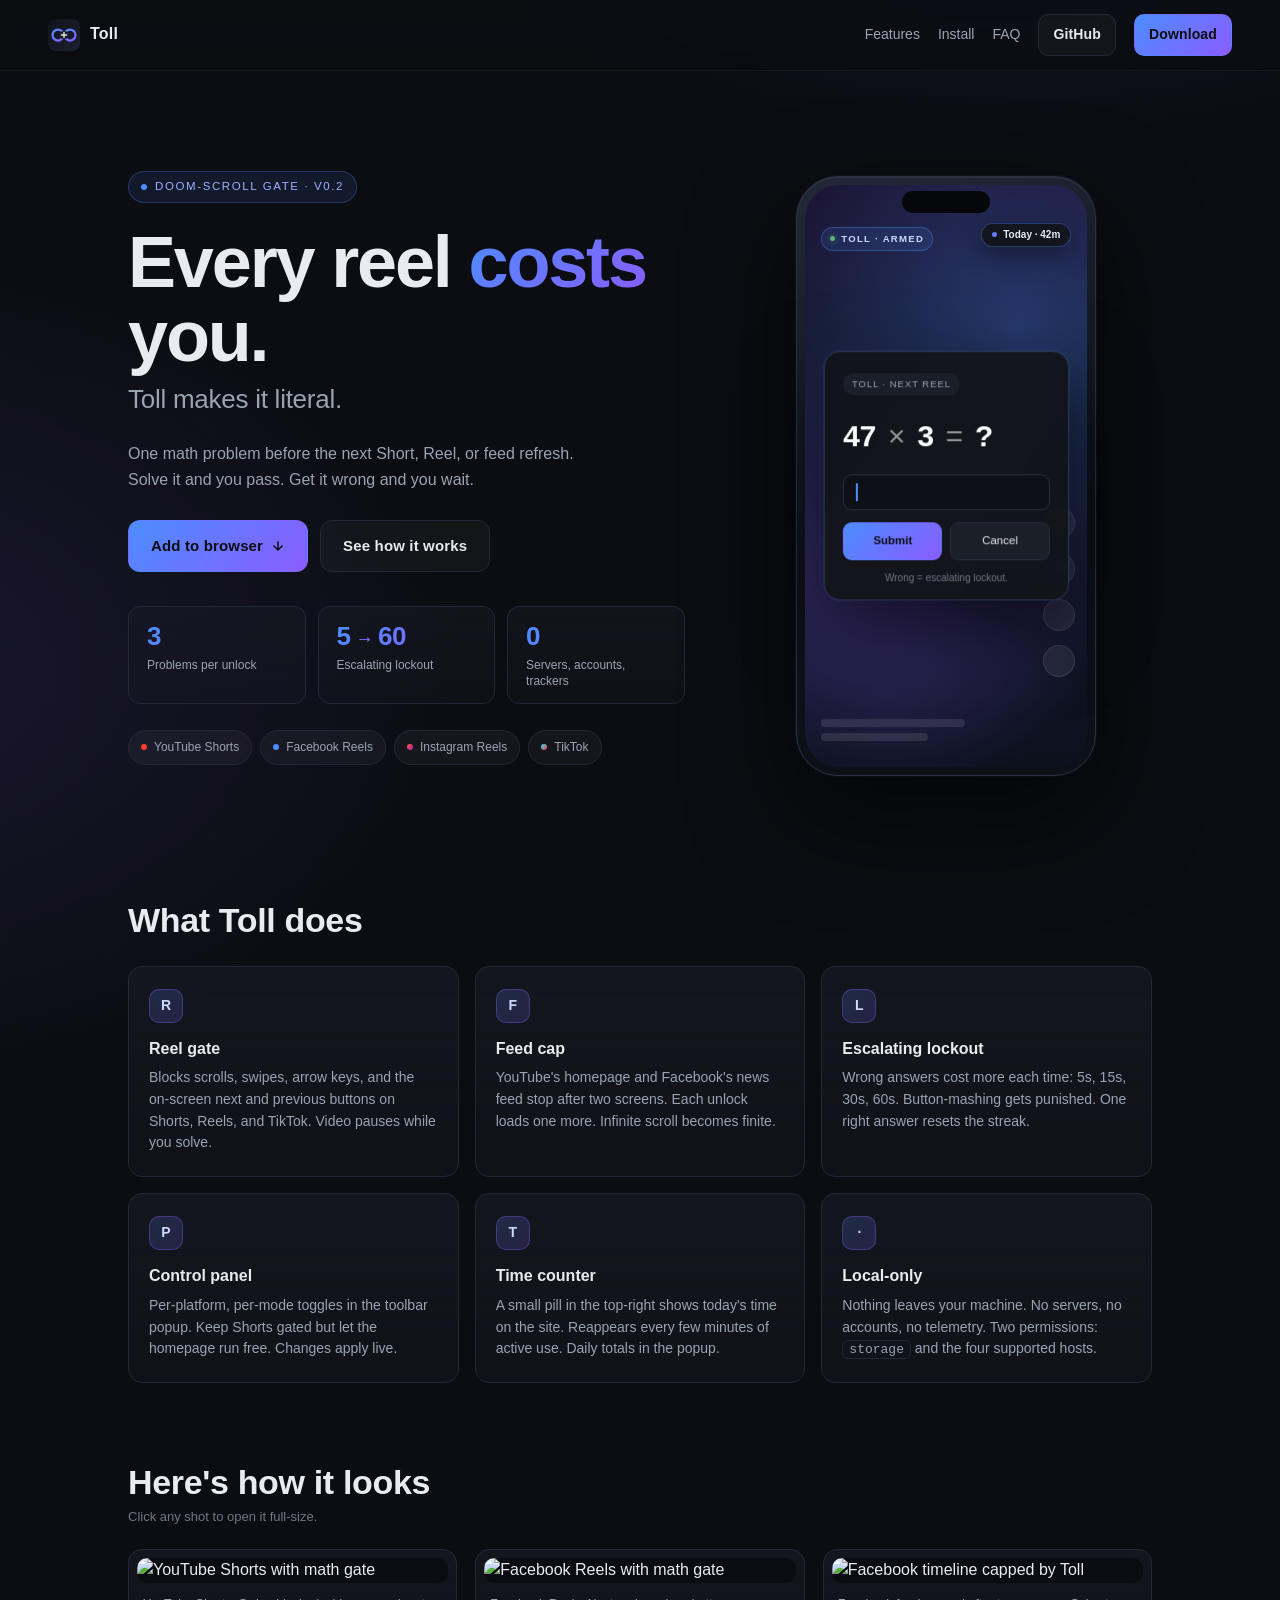
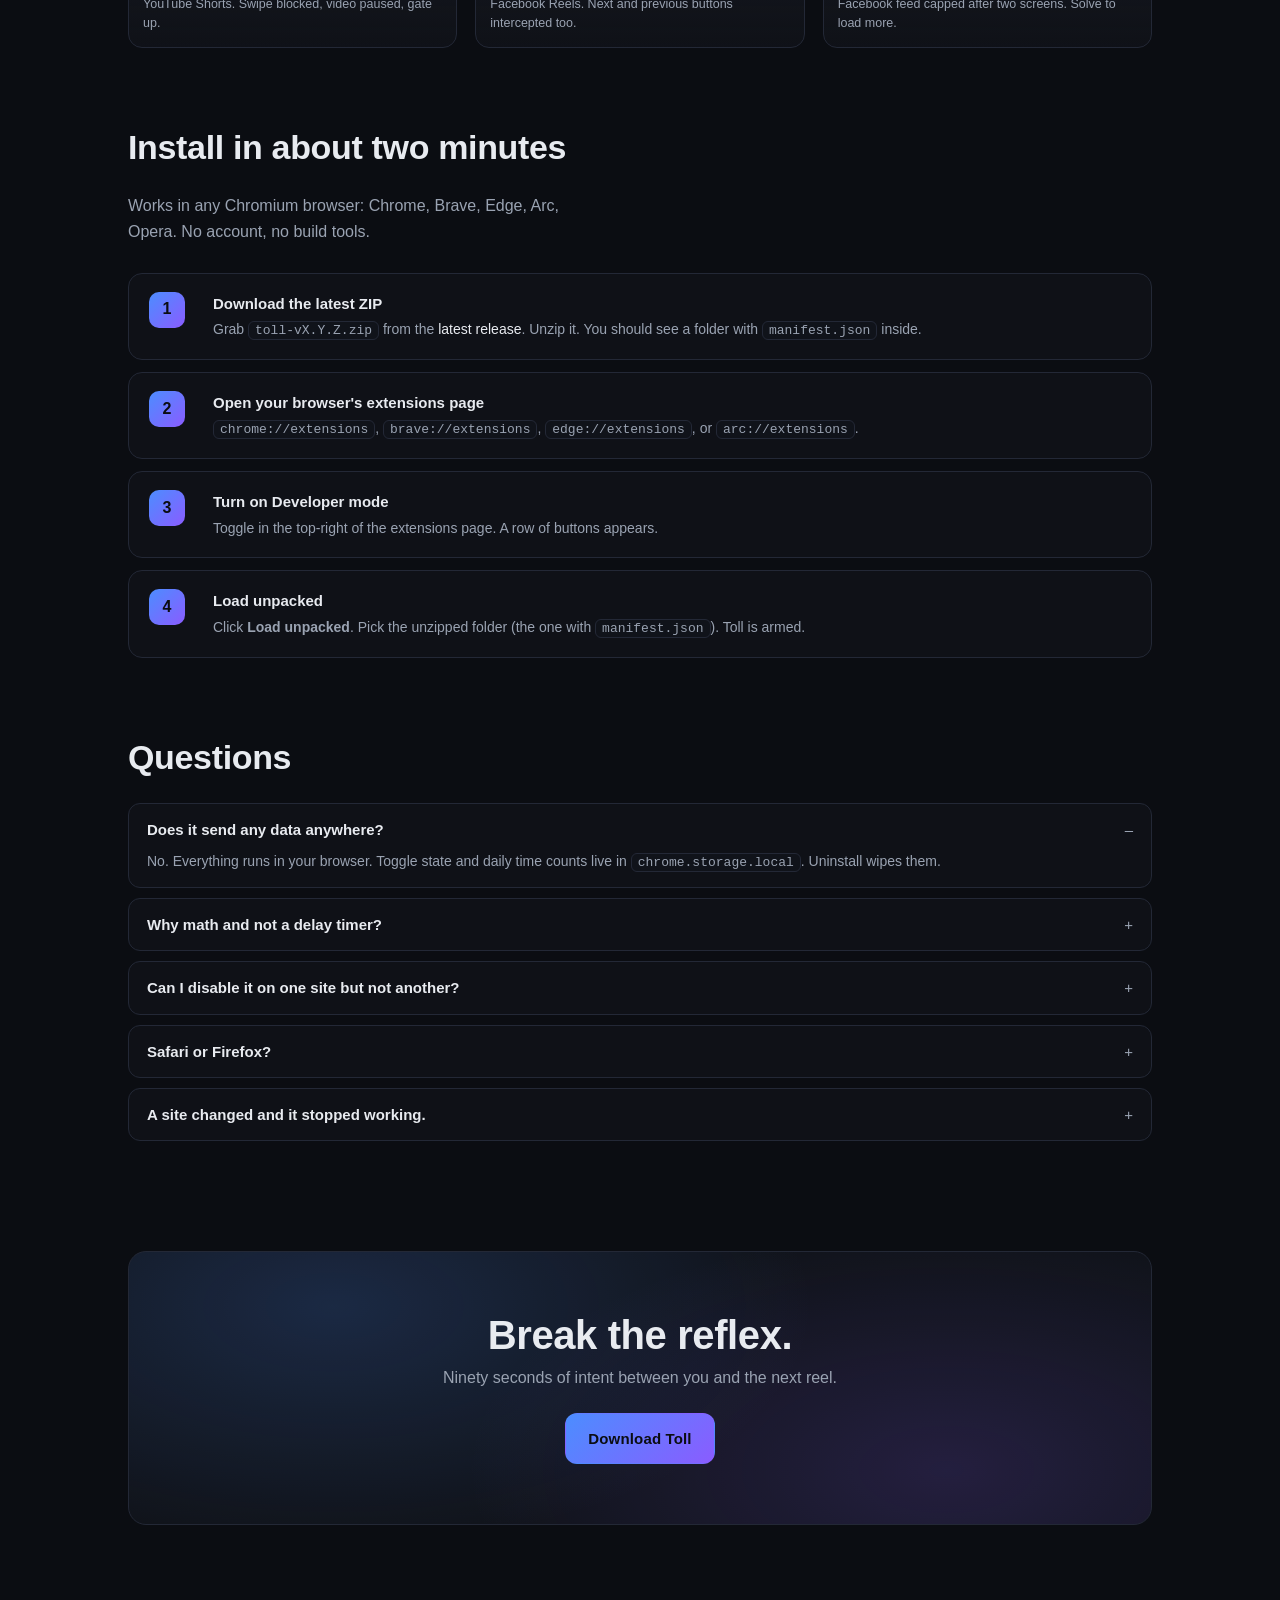
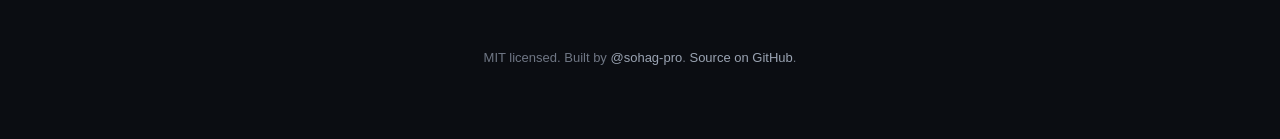
==== commit e99dbb8c: "feat(site): redesign stats block, add screenshot lightbox, motion polish Stats: replaced the divider" ====
--- a/site/index.html
+++ b/site/index.html
@@ -43,12 +43,19 @@
           </a>
           <a class="btn ghost lg" href="#install">See how it works</a>
         </div>
-        <div class="proof-row">
-          <div class="proof"><span class="proof-num">3</span><span class="proof-lbl">problems<br/>per unlock</span></div>
-          <div class="proof-sep"></div>
-          <div class="proof"><span class="proof-num">5→60s</span><span class="proof-lbl">escalating<br/>lockout</span></div>
-          <div class="proof-sep"></div>
-          <div class="proof"><span class="proof-num">0</span><span class="proof-lbl">servers,<br/>accounts, tracking</span></div>
+        <div class="stats">
+          <div class="stat">
+            <div class="stat-num">3</div>
+            <div class="stat-lbl">Problems per unlock</div>
+          </div>
+          <div class="stat">
+            <div class="stat-num">5<span class="arr">→</span>60<span class="unit">s</span></div>
+            <div class="stat-lbl">Escalating lockout</div>
+          </div>
+          <div class="stat">
+            <div class="stat-num">0</div>
+            <div class="stat-lbl">Servers, accounts, trackers</div>
+          </div>
         </div>
         <p class="chips">
           <span class="chip"><i class="dot yt"></i>YouTube Shorts</span>
@@ -94,7 +101,7 @@
       </div>
     </section>
 
-    <section class="features" id="features">
+    <section class="features reveal" id="features">
       <h2>What Toll does</h2>
       <div class="grid">
         <article class="card">
@@ -130,25 +137,56 @@
       </div>
     </section>
 
-    <section class="shots">
-      <h2>Here's how it looks</h2>
+    <section class="shots reveal">
+      <div class="section-head">
+        <h2>Here's how it looks</h2>
+        <p class="section-sub">Click any shot to open it full-size.</p>
+      </div>
       <div class="shot-row">
-        <figure>
-          <img src="https://raw.githubusercontent.com/sohag-pro/Toll/main/docs/screenshots/youtube-shorts.png" alt="YouTube Shorts with math gate" loading="lazy" />
+        <figure class="shot" tabindex="0" role="button" aria-label="Open YouTube Shorts screenshot full-size">
+          <div class="shot-media">
+            <img src="https://raw.githubusercontent.com/sohag-pro/Toll/main/docs/screenshots/youtube-shorts.png" alt="YouTube Shorts with math gate" loading="lazy" />
+            <span class="zoom-hint" aria-hidden="true">
+              <svg width="14" height="14" viewBox="0 0 24 24" fill="none" stroke="currentColor" stroke-width="2" stroke-linecap="round" stroke-linejoin="round"><circle cx="11" cy="11" r="8"/><path d="m21 21-4.3-4.3"/><path d="M11 8v6M8 11h6"/></svg>
+              Expand
+            </span>
+          </div>
           <figcaption>YouTube Shorts. Swipe blocked, video paused, gate up.</figcaption>
         </figure>
-        <figure>
-          <img src="https://raw.githubusercontent.com/sohag-pro/Toll/main/docs/screenshots/facebook-reel.png" alt="Facebook Reels with math gate" loading="lazy" />
+        <figure class="shot" tabindex="0" role="button" aria-label="Open Facebook Reels screenshot full-size">
+          <div class="shot-media">
+            <img src="https://raw.githubusercontent.com/sohag-pro/Toll/main/docs/screenshots/facebook-reel.png" alt="Facebook Reels with math gate" loading="lazy" />
+            <span class="zoom-hint" aria-hidden="true">
+              <svg width="14" height="14" viewBox="0 0 24 24" fill="none" stroke="currentColor" stroke-width="2" stroke-linecap="round" stroke-linejoin="round"><circle cx="11" cy="11" r="8"/><path d="m21 21-4.3-4.3"/><path d="M11 8v6M8 11h6"/></svg>
+              Expand
+            </span>
+          </div>
           <figcaption>Facebook Reels. Next and previous buttons intercepted too.</figcaption>
         </figure>
-        <figure>
-          <img src="https://raw.githubusercontent.com/sohag-pro/Toll/main/docs/screenshots/facebook-timeline.png" alt="Facebook timeline capped by Toll" loading="lazy" />
+        <figure class="shot" tabindex="0" role="button" aria-label="Open Facebook feed screenshot full-size">
+          <div class="shot-media">
+            <img src="https://raw.githubusercontent.com/sohag-pro/Toll/main/docs/screenshots/facebook-timeline.png" alt="Facebook timeline capped by Toll" loading="lazy" />
+            <span class="zoom-hint" aria-hidden="true">
+              <svg width="14" height="14" viewBox="0 0 24 24" fill="none" stroke="currentColor" stroke-width="2" stroke-linecap="round" stroke-linejoin="round"><circle cx="11" cy="11" r="8"/><path d="m21 21-4.3-4.3"/><path d="M11 8v6M8 11h6"/></svg>
+              Expand
+            </span>
+          </div>
           <figcaption>Facebook feed capped after two screens. Solve to load more.</figcaption>
         </figure>
       </div>
     </section>
 
-    <section class="install" id="install">
+    <div id="lightbox" class="lightbox" hidden>
+      <button class="lb-close" aria-label="Close">&times;</button>
+      <button class="lb-nav prev" aria-label="Previous">&#8249;</button>
+      <button class="lb-nav next" aria-label="Next">&#8250;</button>
+      <figure class="lb-frame">
+        <img alt="" />
+        <figcaption></figcaption>
+      </figure>
+    </div>
+
+    <section class="install reveal" id="install">
       <h2>Install in about two minutes</h2>
       <p class="lede">Works in any Chromium browser: Chrome, Brave, Edge, Arc, Opera. No account, no build tools.</p>
       <ol class="steps">
@@ -183,7 +221,7 @@
       </ol>
     </section>
 
-    <section class="faq" id="faq">
+    <section class="faq reveal" id="faq">
       <h2>Questions</h2>
       <details open>
         <summary>Does it send any data anywhere?</summary>
@@ -207,7 +245,7 @@
       </details>
     </section>
 
-    <section class="tail">
+    <section class="tail reveal">
       <h2>Break the reflex.</h2>
       <p>Ninety seconds of intent between you and the next reel.</p>
       <a class="btn primary lg" href="https://github.com/sohag-pro/Toll/releases/latest" target="_blank" rel="noopener">Download Toll</a>
@@ -217,5 +255,7 @@
   <footer>
     <p>MIT licensed. Built by <a href="https://github.com/sohag-pro" target="_blank" rel="noopener">@sohag-pro</a>. <a href="https://github.com/sohag-pro/Toll" target="_blank" rel="noopener">Source on GitHub</a>.</p>
   </footer>
+
+  <script src="./script.js" defer></script>
 </body>
 </html>
--- a/site/style.css
+++ b/site/style.css
@@ -120,21 +120,42 @@
 .cta-row .btn.primary svg { transition: transform .2s ease; }
 .cta-row .btn.primary:hover svg { transform: translateY(2px); }
 
-.proof-row {
-  display: flex; align-items: stretch; gap: 20px;
-  margin-top: 32px; padding-top: 24px;
-  border-top: 1px solid var(--line);
-  max-width: 480px;
-}
-.proof { display: flex; flex-direction: column; gap: 4px; }
-.proof-num {
-  font-size: 22px; font-weight: 700; letter-spacing: -0.01em;
+.stats {
+  display: grid; grid-template-columns: repeat(3, 1fr); gap: 12px;
+  margin-top: 34px; max-width: 560px;
+}
+.stat {
+  position: relative;
+  padding: 16px 18px 14px;
+  background: linear-gradient(180deg, rgba(23,26,34,0.55), rgba(23,26,34,0.25));
+  border: 1px solid var(--line); border-radius: 12px;
+  transition: border-color .25s ease, transform .25s ease, background .25s ease;
+  overflow: hidden;
+}
+.stat::before {
+  content: ""; position: absolute; inset: 0; border-radius: inherit;
+  padding: 1px;
+  background: linear-gradient(135deg, rgba(76,141,255,0.35), rgba(138,92,255,0.35));
+  -webkit-mask: linear-gradient(#000 0 0) content-box, linear-gradient(#000 0 0);
+  -webkit-mask-composite: xor; mask-composite: exclude;
+  opacity: 0; transition: opacity .25s ease;
+  pointer-events: none;
+}
+.stat:hover { transform: translateY(-2px); background: linear-gradient(180deg, rgba(23,26,34,0.75), rgba(23,26,34,0.4)); }
+.stat:hover::before { opacity: 1; }
+.stat-num {
+  font-size: 26px; font-weight: 700; letter-spacing: -0.02em; line-height: 1;
   background: linear-gradient(135deg, var(--accent-a), var(--accent-b));
   -webkit-background-clip: text; background-clip: text; color: transparent;
-  line-height: 1;
-}
-.proof-lbl { font-size: 11.5px; color: var(--dim); line-height: 1.35; }
-.proof-sep { width: 1px; background: var(--line); }
+  display: flex; align-items: baseline; gap: 2px;
+}
+.stat-num .arr { font-size: 18px; margin: 0 3px; color: rgba(138,92,255,0.65);
+  -webkit-text-fill-color: rgba(138,92,255,0.85); }
+.stat-num .unit { font-size: 16px; margin-left: 1px; opacity: 0.75; }
+.stat-lbl {
+  margin-top: 8px;
+  font-size: 12px; color: var(--muted); line-height: 1.35; font-weight: 500;
+}
 
 .chips { margin-top: 26px; display: flex; flex-wrap: wrap; gap: 8px; }
 .chip {
@@ -168,6 +189,7 @@
     0 40px 100px rgba(0,0,0,0.6),
     0 0 0 1px rgba(255,255,255,0.03),
     inset 0 1px 0 rgba(255,255,255,0.06);
+  transition: transform .4s cubic-bezier(.2,.7,.2,1);
 }
 .phone::before {
   content: ""; position: absolute; top: 14px; left: 50%; transform: translateX(-50%);
@@ -306,10 +328,24 @@
   display: grid; grid-template-columns: repeat(3, 1fr); gap: 16px;
 }
 .card {
+  position: relative; overflow: hidden;
   padding: 22px 20px; border-radius: 14px;
   background: linear-gradient(180deg, rgba(23,26,34,0.7), rgba(23,26,34,0.35));
   border: 1px solid var(--line);
-}
+  transition: transform .3s cubic-bezier(.2,.7,.2,1), border-color .25s ease, box-shadow .3s ease;
+}
+.card::before {
+  content: ""; position: absolute; inset: 0; border-radius: inherit;
+  background: radial-gradient(220px 160px at var(--mx,50%) var(--my,0%),
+    rgba(138,92,255,0.14), transparent 55%);
+  opacity: 0; transition: opacity .3s ease; pointer-events: none;
+}
+.card:hover {
+  transform: translateY(-3px);
+  border-color: rgba(138,92,255,0.35);
+  box-shadow: 0 20px 50px rgba(0,0,0,0.35);
+}
+.card:hover::before { opacity: 1; }
 .card .ico {
   width: 34px; height: 34px; border-radius: 10px;
   display: grid; place-items: center;
@@ -322,14 +358,105 @@
 .card p { margin: 0; color: var(--muted); font-size: 14px; line-height: 1.55; }
 
 .shots { padding: 40px 0; }
-.shot-row { display: grid; grid-template-columns: repeat(3, 1fr); gap: 16px; }
-.shot-row figure {
-  margin: 0; padding: 8px 8px 12px;
+.section-head { margin-bottom: 22px; }
+.section-head h2 { margin-bottom: 4px; }
+.section-sub { color: var(--dim); font-size: 13px; margin: 0; }
+
+.shot-row { display: grid; grid-template-columns: repeat(3, 1fr); gap: 18px; }
+.shot {
+  margin: 0; padding: 8px 8px 14px;
   background: linear-gradient(180deg, rgba(23,26,34,0.7), rgba(23,26,34,0.35));
   border: 1px solid var(--line); border-radius: 14px;
-}
-.shot-row img { width: 100%; height: auto; border-radius: 8px; display: block; }
-.shot-row figcaption { margin-top: 10px; font-size: 12.5px; color: var(--muted); padding: 0 4px; }
+  cursor: zoom-in; outline: none;
+  transition: transform .3s cubic-bezier(.2,.7,.2,1), border-color .25s ease, box-shadow .3s ease;
+}
+.shot:hover, .shot:focus-visible {
+  transform: translateY(-3px);
+  border-color: rgba(138,92,255,0.4);
+  box-shadow: 0 20px 50px rgba(0,0,0,0.4), 0 0 0 1px rgba(138,92,255,0.15);
+}
+.shot:focus-visible { outline: 2px solid rgba(76,141,255,0.6); outline-offset: 3px; }
+
+.shot-media {
+  position: relative; overflow: hidden; border-radius: 10px;
+  background: #0a0c11;
+}
+.shot-media img {
+  width: 100%; height: auto; display: block;
+  transition: transform .5s cubic-bezier(.2,.7,.2,1), filter .3s ease;
+}
+.shot:hover .shot-media img, .shot:focus-visible .shot-media img {
+  transform: scale(1.03);
+  filter: brightness(1.05);
+}
+.zoom-hint {
+  position: absolute; top: 12px; right: 12px;
+  display: inline-flex; align-items: center; gap: 6px;
+  padding: 6px 10px; border-radius: 999px;
+  background: rgba(11,13,18,0.85); color: #cfd7ff;
+  border: 1px solid rgba(138,92,255,0.35);
+  font-size: 11px; font-weight: 600; letter-spacing: 0.02em;
+  backdrop-filter: blur(6px); -webkit-backdrop-filter: blur(6px);
+  opacity: 0; transform: translateY(-4px);
+  transition: opacity .25s ease, transform .25s ease;
+  pointer-events: none;
+}
+.shot:hover .zoom-hint, .shot:focus-visible .zoom-hint { opacity: 1; transform: translateY(0); }
+.shot figcaption { margin-top: 12px; font-size: 12.5px; color: var(--muted); padding: 0 6px; }
+
+/* Lightbox */
+.lightbox {
+  position: fixed; inset: 0; z-index: 100;
+  background: rgba(4, 6, 10, 0.92);
+  backdrop-filter: blur(10px); -webkit-backdrop-filter: blur(10px);
+  display: flex; align-items: center; justify-content: center;
+  padding: 40px;
+  opacity: 0; transition: opacity .25s ease;
+}
+.lightbox[hidden] { display: none; }
+.lightbox.open { opacity: 1; }
+.lb-frame {
+  margin: 0; max-width: min(1200px, 92vw); max-height: 88vh;
+  display: flex; flex-direction: column; align-items: center; gap: 12px;
+  transform: scale(0.97); transition: transform .3s cubic-bezier(.2,.7,.2,1);
+}
+.lightbox.open .lb-frame { transform: scale(1); }
+.lb-frame img {
+  max-width: 100%; max-height: 80vh; height: auto; width: auto;
+  border-radius: 10px; box-shadow: 0 30px 90px rgba(0,0,0,0.6);
+  background: #0a0c11;
+}
+.lb-frame figcaption {
+  color: var(--muted); font-size: 13px; text-align: center;
+  padding: 6px 10px;
+}
+.lb-close, .lb-nav {
+  position: absolute; background: rgba(23,26,34,0.6); color: #fff;
+  border: 1px solid var(--line); border-radius: 999px; cursor: pointer;
+  display: grid; place-items: center;
+  transition: background .2s ease, transform .2s ease, border-color .2s ease;
+}
+.lb-close:hover, .lb-nav:hover { background: rgba(23,26,34,0.9); border-color: rgba(138,92,255,0.4); transform: scale(1.05); }
+.lb-close {
+  top: 24px; right: 24px;
+  width: 40px; height: 40px; font-size: 24px; line-height: 1;
+}
+.lb-nav {
+  top: 50%; transform: translateY(-50%);
+  width: 44px; height: 44px; font-size: 26px; line-height: 1;
+}
+.lb-nav:hover { transform: translateY(-50%) scale(1.05); }
+.lb-nav.prev { left: 24px; }
+.lb-nav.next { right: 24px; }
+
+/* Reveal on scroll */
+.reveal { opacity: 0; transform: translateY(24px); transition: opacity .7s ease, transform .7s ease; }
+.reveal.in-view { opacity: 1; transform: translateY(0); }
+@media (prefers-reduced-motion: reduce) {
+  .reveal { opacity: 1; transform: none; transition: none; }
+  .stat, .shot, .card, .btn { transition: none !important; }
+  .eyebrow .pulse, .reel-silhouette .ring, .time-pill, .gate-input .caret { animation: none !important; }
+}
 
 .install { padding: 40px 0; }
 .steps { list-style: none; margin: 0; padding: 0; display: grid; gap: 12px; }
@@ -379,7 +506,13 @@
   .hero { grid-template-columns: 1fr; padding: 40px 0 60px; gap: 32px; }
   .hero-art { order: -1; }
   .phone { width: 240px; }
-  .proof-row { max-width: 100%; }
+  .stats { grid-template-columns: 1fr 1fr; max-width: 100%; }
+  .stats .stat:last-child { grid-column: 1 / -1; }
   .grid, .shot-row { grid-template-columns: 1fr; }
   .nav nav a:not(.btn) { display: none; }
-}
+  .lightbox { padding: 16px; }
+  .lb-close { top: 12px; right: 12px; }
+  .lb-nav { width: 40px; height: 40px; font-size: 22px; }
+  .lb-nav.prev { left: 8px; }
+  .lb-nav.next { right: 8px; }
+}
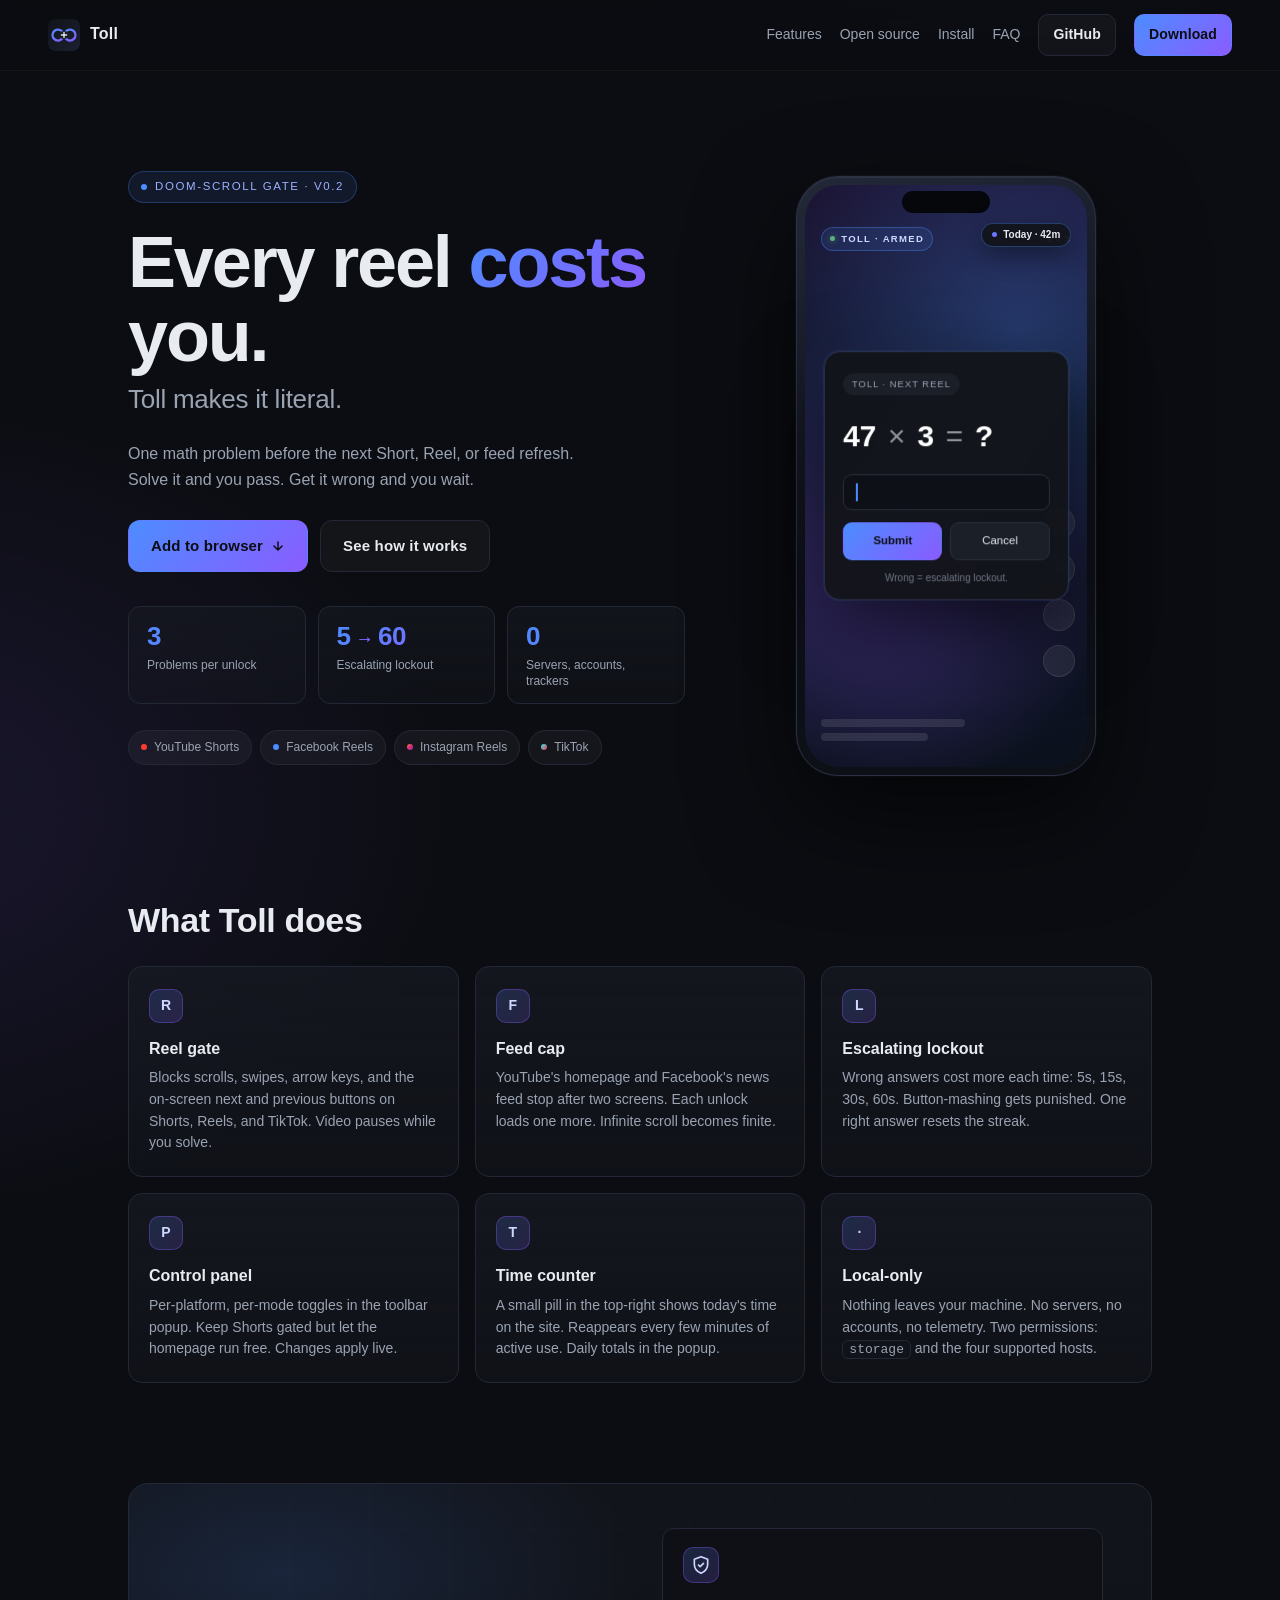
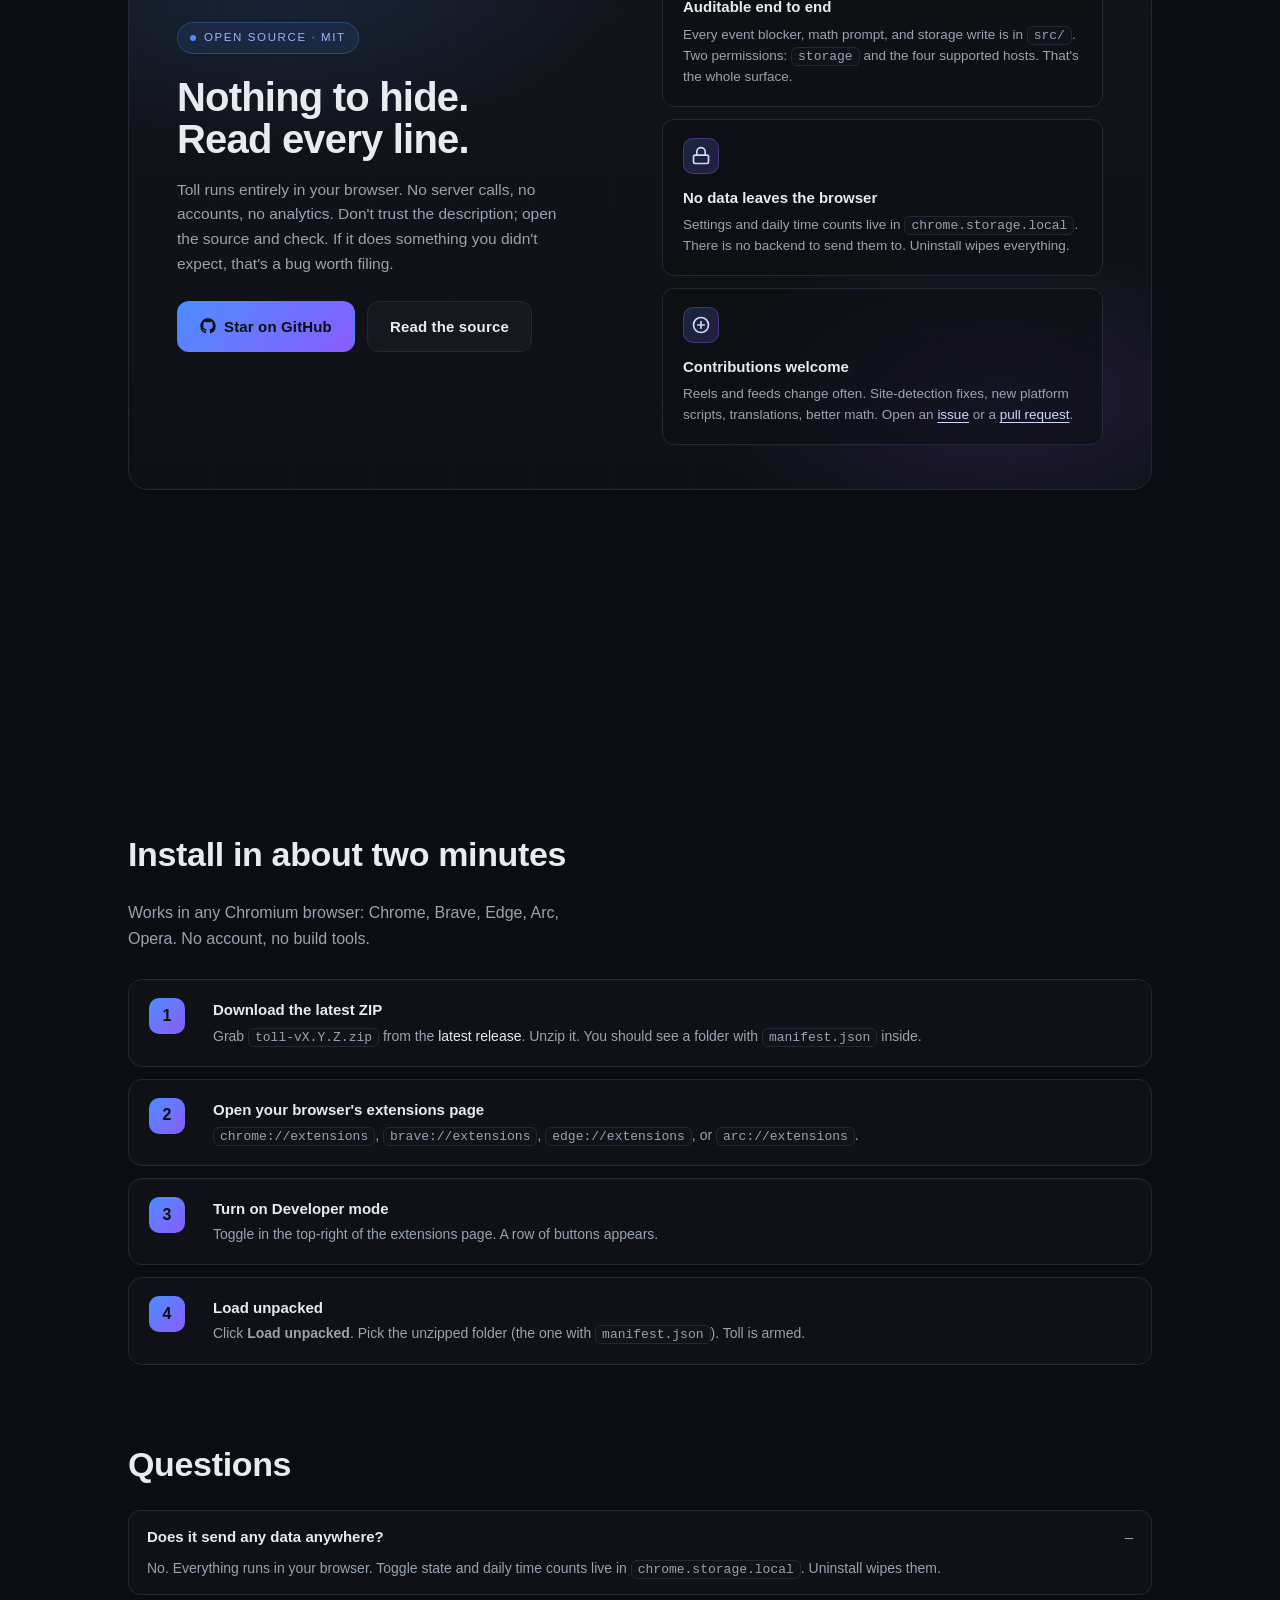
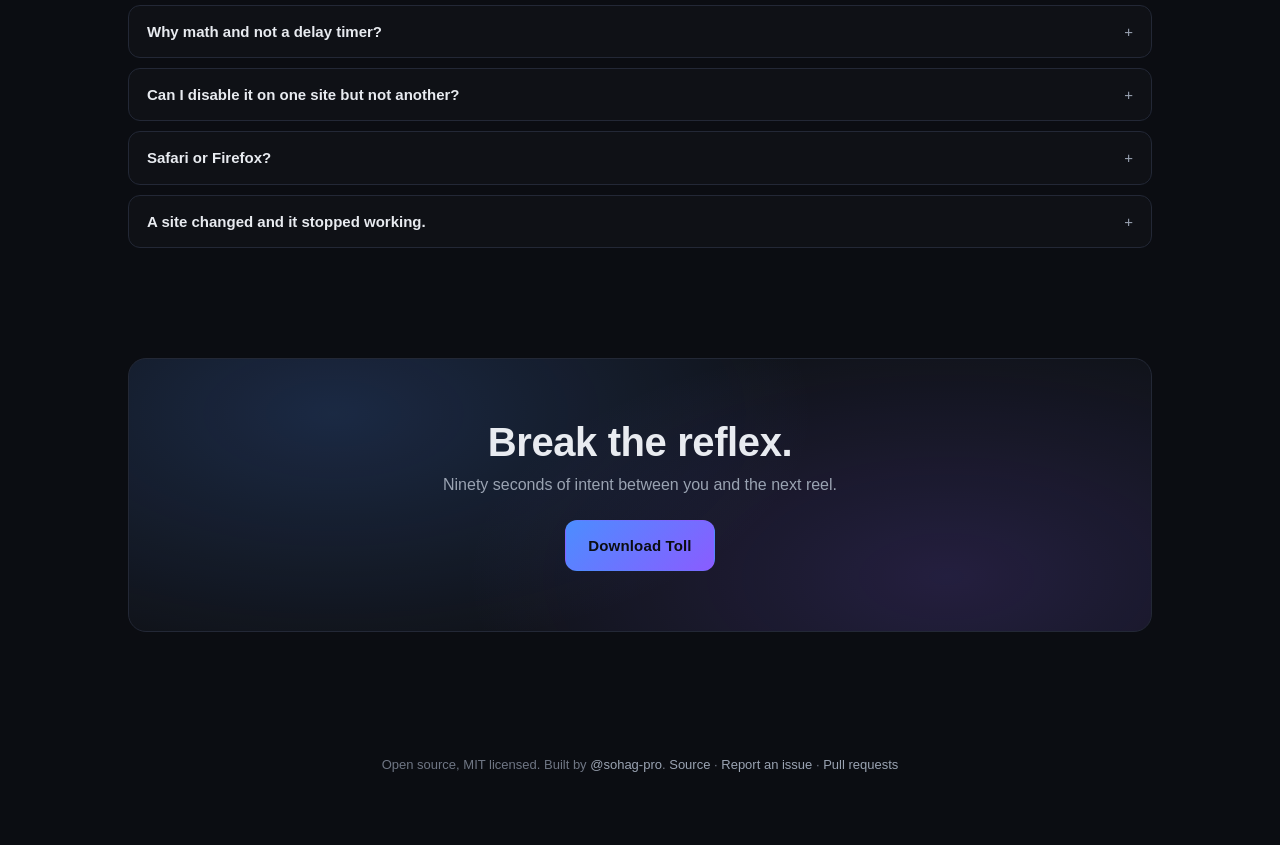
==== commit d60745da: "feat(site): open-source pitch + fix card-glow snap on mouseleave Adds an "Open source, nothing to hi" ====
--- a/site/index.html
+++ b/site/index.html
@@ -4,9 +4,9 @@
 <meta charset="utf-8" />
 <meta name="viewport" content="width=device-width, initial-scale=1" />
 <title>Toll: pay math to keep scrolling</title>
-<meta name="description" content="A small browser extension that puts a math problem between you and the next reel, short, or feed refresh. Break the doom-scroll reflex." />
+<meta name="description" content="Open-source browser extension that puts a math problem between you and the next reel, short, or feed refresh. MIT-licensed, local-only, auditable." />
 <meta property="og:title" content="Toll: pay math to keep scrolling" />
-<meta property="og:description" content="Solve a quick problem to advance the next Short, Reel, or refresh your feed. Local-only, no accounts." />
+<meta property="og:description" content="Open-source, MIT-licensed. Solve a quick problem to advance the next Short, Reel, or feed refresh. Runs entirely in your browser." />
 <meta property="og:type" content="website" />
 <meta property="og:image" content="./assets/og.svg" />
 <meta name="theme-color" content="#12141a" />
@@ -21,6 +21,7 @@
     </a>
     <nav>
       <a href="#features">Features</a>
+      <a href="#open-source">Open source</a>
       <a href="#install">Install</a>
       <a href="#faq">FAQ</a>
       <a class="btn ghost" href="https://github.com/sohag-pro/Toll" target="_blank" rel="noopener">GitHub</a>
@@ -137,6 +138,46 @@
       </div>
     </section>
 
+    <section class="trust reveal" id="open-source">
+      <div class="trust-inner">
+        <div class="trust-copy">
+          <p class="eyebrow"><span class="pulse"></span> Open source · MIT</p>
+          <h2>Nothing to hide.<br/>Read every line.</h2>
+          <p class="lede">Toll runs entirely in your browser. No server calls, no accounts, no analytics. Don't trust the description; open the source and check. If it does something you didn't expect, that's a bug worth filing.</p>
+          <div class="cta-row">
+            <a class="btn primary lg" href="https://github.com/sohag-pro/Toll" target="_blank" rel="noopener">
+              <svg width="16" height="16" viewBox="0 0 24 24" fill="currentColor" aria-hidden="true"><path d="M12 .5C5.65.5.5 5.65.5 12a11.5 11.5 0 0 0 7.86 10.92c.58.11.79-.25.79-.55 0-.27-.01-1.16-.02-2.11-3.2.7-3.88-1.36-3.88-1.36-.53-1.34-1.3-1.7-1.3-1.7-1.06-.72.08-.71.08-.71 1.17.08 1.79 1.2 1.79 1.2 1.04 1.78 2.73 1.27 3.4.97.11-.76.41-1.27.74-1.56-2.55-.29-5.24-1.28-5.24-5.68 0-1.25.45-2.28 1.19-3.08-.12-.3-.52-1.48.11-3.09 0 0 .97-.31 3.17 1.18a11 11 0 0 1 5.77 0c2.2-1.49 3.17-1.18 3.17-1.18.63 1.61.23 2.79.11 3.09.74.8 1.19 1.83 1.19 3.08 0 4.41-2.7 5.38-5.27 5.66.42.36.79 1.07.79 2.16 0 1.56-.01 2.81-.01 3.19 0 .3.2.67.8.55A11.5 11.5 0 0 0 23.5 12C23.5 5.65 18.35.5 12 .5z"/></svg>
+              <span>Star on GitHub</span>
+            </a>
+            <a class="btn ghost lg" href="https://github.com/sohag-pro/Toll/blob/main/src/core.js" target="_blank" rel="noopener">Read the source</a>
+          </div>
+        </div>
+        <div class="trust-grid">
+          <div class="trust-card">
+            <div class="tc-ico">
+              <svg width="20" height="20" viewBox="0 0 24 24" fill="none" stroke="currentColor" stroke-width="2" stroke-linecap="round" stroke-linejoin="round" aria-hidden="true"><path d="M12 2 4 5v6c0 5 3.5 9 8 11 4.5-2 8-6 8-11V5l-8-3Z"/><path d="m9 12 2 2 4-4"/></svg>
+            </div>
+            <h3>Auditable end to end</h3>
+            <p>Every event blocker, math prompt, and storage write is in <code>src/</code>. Two permissions: <code>storage</code> and the four supported hosts. That's the whole surface.</p>
+          </div>
+          <div class="trust-card">
+            <div class="tc-ico">
+              <svg width="20" height="20" viewBox="0 0 24 24" fill="none" stroke="currentColor" stroke-width="2" stroke-linecap="round" stroke-linejoin="round" aria-hidden="true"><rect x="3" y="11" width="18" height="10" rx="2"/><path d="M7 11V7a5 5 0 0 1 10 0v4"/></svg>
+            </div>
+            <h3>No data leaves the browser</h3>
+            <p>Settings and daily time counts live in <code>chrome.storage.local</code>. There is no backend to send them to. Uninstall wipes everything.</p>
+          </div>
+          <div class="trust-card">
+            <div class="tc-ico">
+              <svg width="20" height="20" viewBox="0 0 24 24" fill="none" stroke="currentColor" stroke-width="2" stroke-linecap="round" stroke-linejoin="round" aria-hidden="true"><circle cx="12" cy="12" r="9"/><path d="M8 12h8M12 8v8"/></svg>
+            </div>
+            <h3>Contributions welcome</h3>
+            <p>Reels and feeds change often. Site-detection fixes, new platform scripts, translations, better math. Open an <a href="https://github.com/sohag-pro/Toll/issues" target="_blank" rel="noopener">issue</a> or a <a href="https://github.com/sohag-pro/Toll/pulls" target="_blank" rel="noopener">pull request</a>.</p>
+          </div>
+        </div>
+      </div>
+    </section>
+
     <section class="shots reveal">
       <div class="section-head">
         <h2>Here's how it looks</h2>
@@ -253,7 +294,12 @@
   </main>
 
   <footer>
-    <p>MIT licensed. Built by <a href="https://github.com/sohag-pro" target="_blank" rel="noopener">@sohag-pro</a>. <a href="https://github.com/sohag-pro/Toll" target="_blank" rel="noopener">Source on GitHub</a>.</p>
+    <p>
+      Open source, MIT licensed. Built by <a href="https://github.com/sohag-pro" target="_blank" rel="noopener">@sohag-pro</a>.
+      <a href="https://github.com/sohag-pro/Toll" target="_blank" rel="noopener">Source</a> ·
+      <a href="https://github.com/sohag-pro/Toll/issues/new" target="_blank" rel="noopener">Report an issue</a> ·
+      <a href="https://github.com/sohag-pro/Toll/pulls" target="_blank" rel="noopener">Pull requests</a>
+    </p>
   </footer>
 
   <script src="./script.js" defer></script>
--- a/site/style.css
+++ b/site/style.css
@@ -357,6 +357,64 @@
 .card h3 { margin: 0 0 6px; font-size: 16px; }
 .card p { margin: 0; color: var(--muted); font-size: 14px; line-height: 1.55; }
 
+/* Trust / open-source section */
+.trust {
+  padding: 60px 0 40px;
+}
+.trust-inner {
+  position: relative;
+  border-radius: 20px;
+  padding: 44px clamp(24px, 4vw, 48px);
+  background:
+    radial-gradient(600px 300px at 15% 15%, rgba(76,141,255,0.14), transparent 60%),
+    radial-gradient(500px 260px at 85% 85%, rgba(138,92,255,0.14), transparent 60%),
+    linear-gradient(180deg, rgba(23,26,34,0.55), rgba(23,26,34,0.25));
+  border: 1px solid var(--line);
+  display: grid; grid-template-columns: 1fr 1fr; gap: 44px; align-items: center;
+  overflow: hidden;
+}
+.trust-inner::before {
+  content: ""; position: absolute; inset: 0;
+  background:
+    repeating-linear-gradient(90deg, rgba(255,255,255,0.02) 0 1px, transparent 1px 80px),
+    repeating-linear-gradient(0deg, rgba(255,255,255,0.02) 0 1px, transparent 1px 80px);
+  pointer-events: none; opacity: 0.6;
+}
+.trust-copy { position: relative; }
+.trust-copy h2 {
+  font-size: clamp(28px, 3.6vw, 40px); line-height: 1.05;
+  letter-spacing: -0.02em; margin: 0 0 18px;
+}
+.trust-copy .lede { max-width: 46ch; margin: 0 0 24px; font-size: 15.5px; }
+.trust-copy .cta-row .btn.primary { display: inline-flex; align-items: center; gap: 8px; }
+
+.trust-grid {
+  position: relative;
+  display: grid; grid-template-columns: 1fr; gap: 12px;
+}
+.trust-card {
+  padding: 18px 20px; border-radius: 12px;
+  background: rgba(11,13,18,0.55);
+  border: 1px solid var(--line);
+  transition: transform .3s cubic-bezier(.2,.7,.2,1), border-color .25s ease, background .25s ease;
+}
+.trust-card:hover {
+  transform: translateY(-2px);
+  border-color: rgba(138,92,255,0.35);
+  background: rgba(11,13,18,0.75);
+}
+.tc-ico {
+  width: 36px; height: 36px; border-radius: 10px;
+  display: grid; place-items: center; margin-bottom: 12px;
+  background: linear-gradient(135deg, rgba(76,141,255,0.18), rgba(138,92,255,0.18));
+  border: 1px solid rgba(138,92,255,0.35);
+  color: #cfd7ff;
+}
+.trust-card h3 { margin: 0 0 6px; font-size: 15px; }
+.trust-card p { margin: 0; color: var(--muted); font-size: 13.5px; line-height: 1.55; }
+.trust-card a { color: #cfd7ff; text-decoration: underline; text-underline-offset: 3px; text-decoration-thickness: 1px; }
+.trust-card a:hover { color: #fff; }
+
 .shots { padding: 40px 0; }
 .section-head { margin-bottom: 22px; }
 .section-head h2 { margin-bottom: 4px; }
@@ -509,6 +567,7 @@
   .stats { grid-template-columns: 1fr 1fr; max-width: 100%; }
   .stats .stat:last-child { grid-column: 1 / -1; }
   .grid, .shot-row { grid-template-columns: 1fr; }
+  .trust-inner { grid-template-columns: 1fr; gap: 28px; padding: 28px 20px; }
   .nav nav a:not(.btn) { display: none; }
   .lightbox { padding: 16px; }
   .lb-close { top: 12px; right: 12px; }
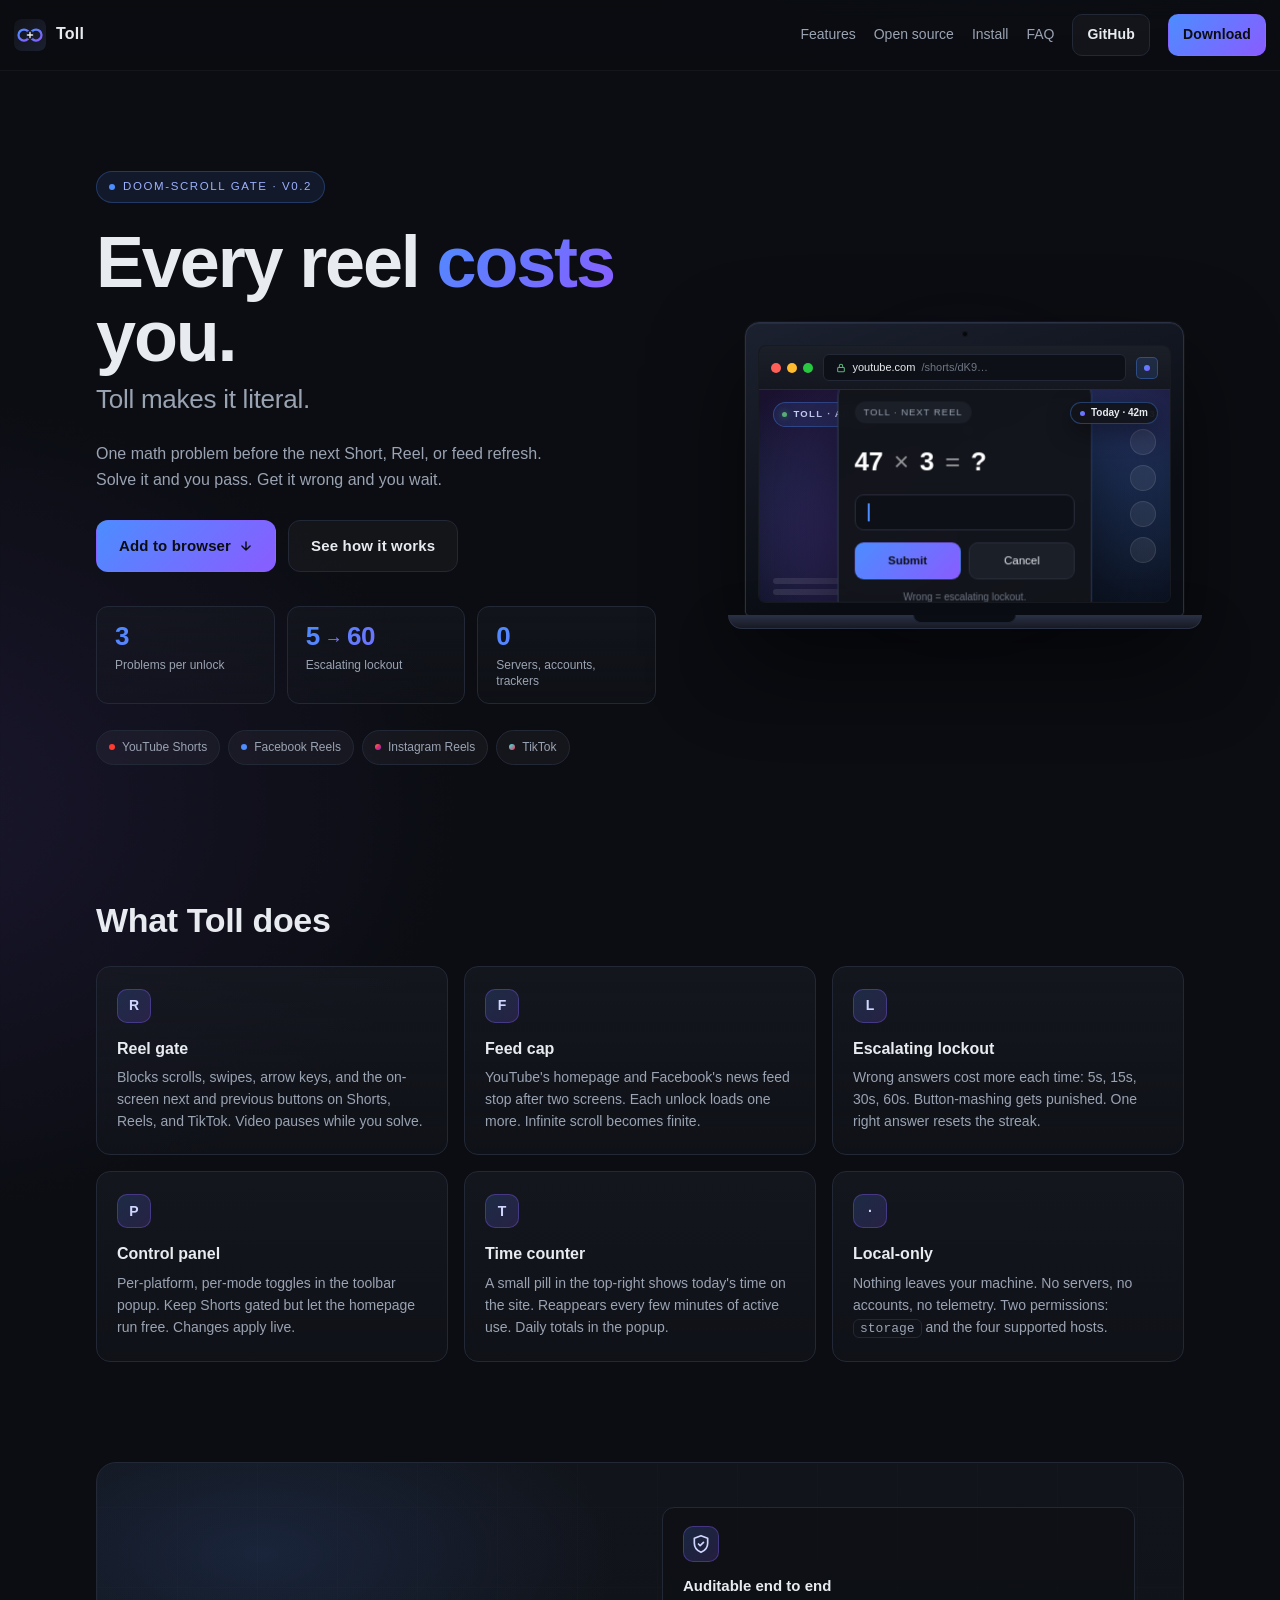
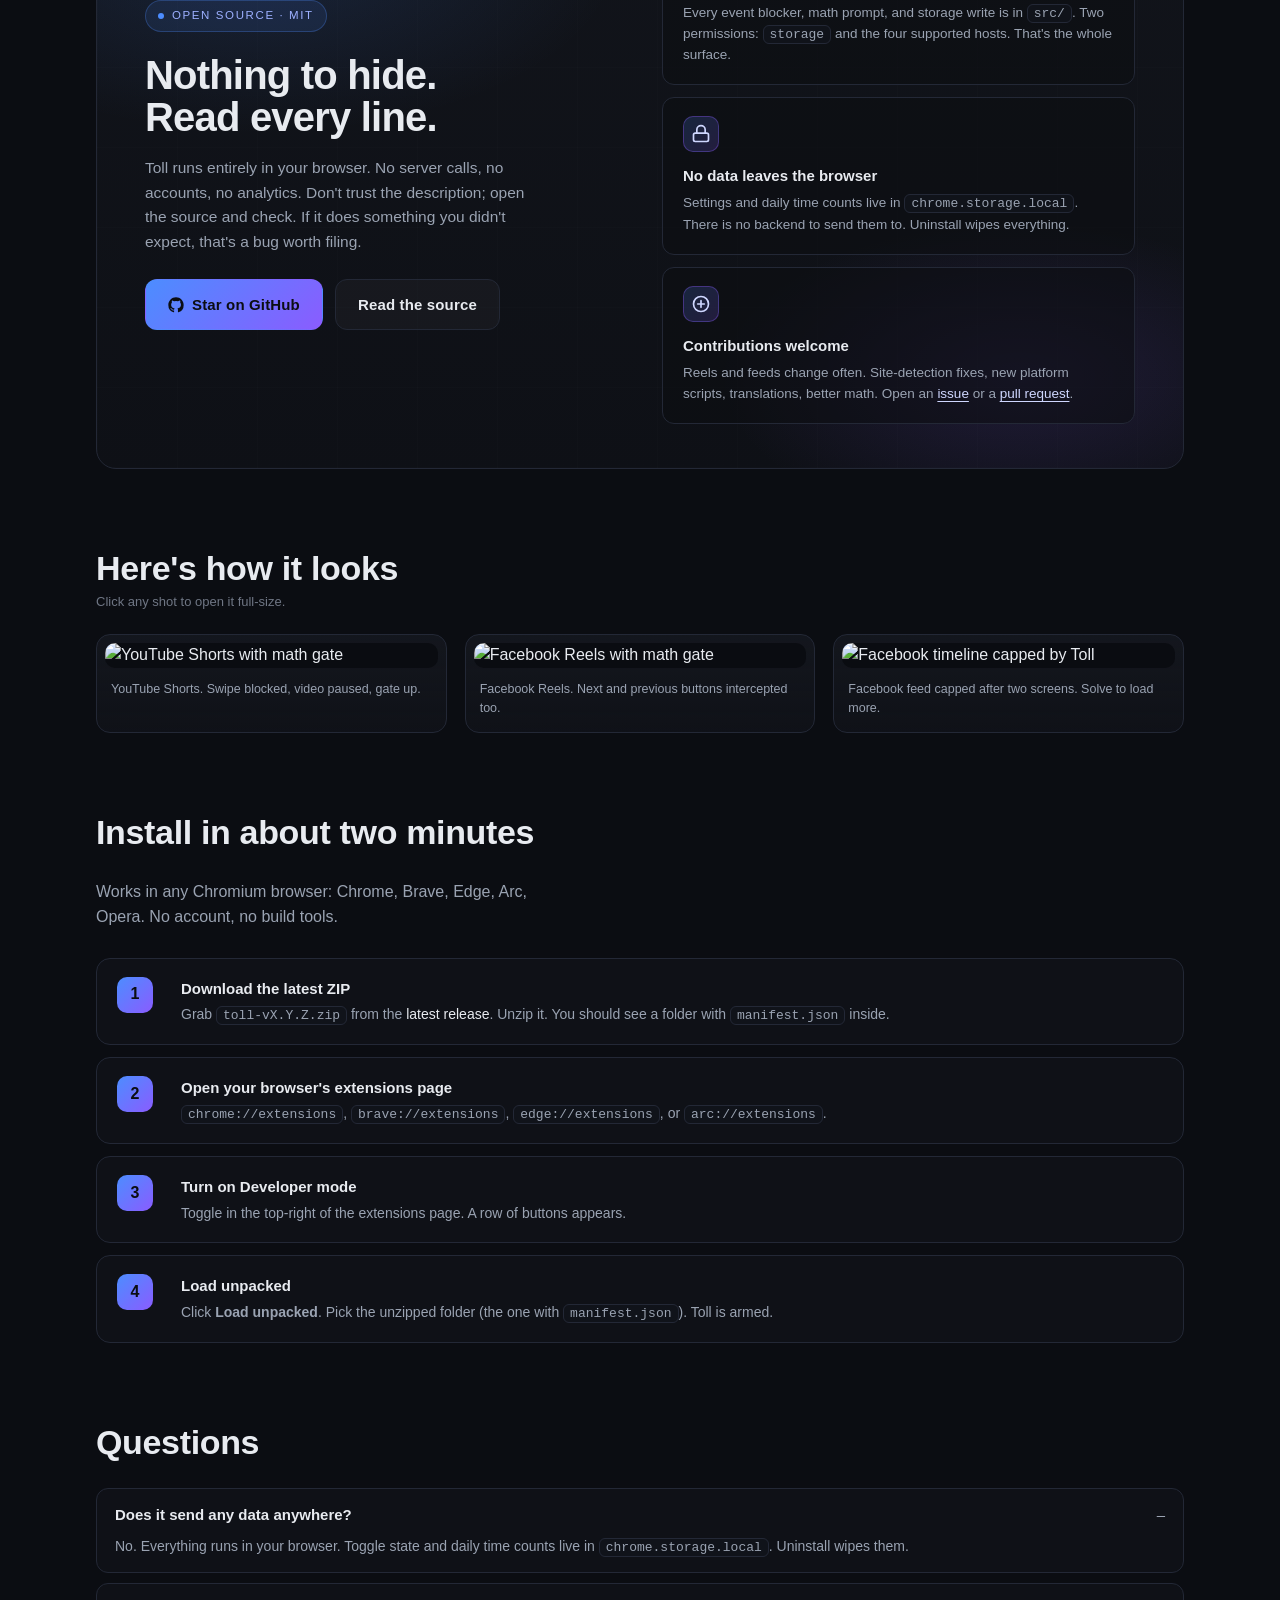
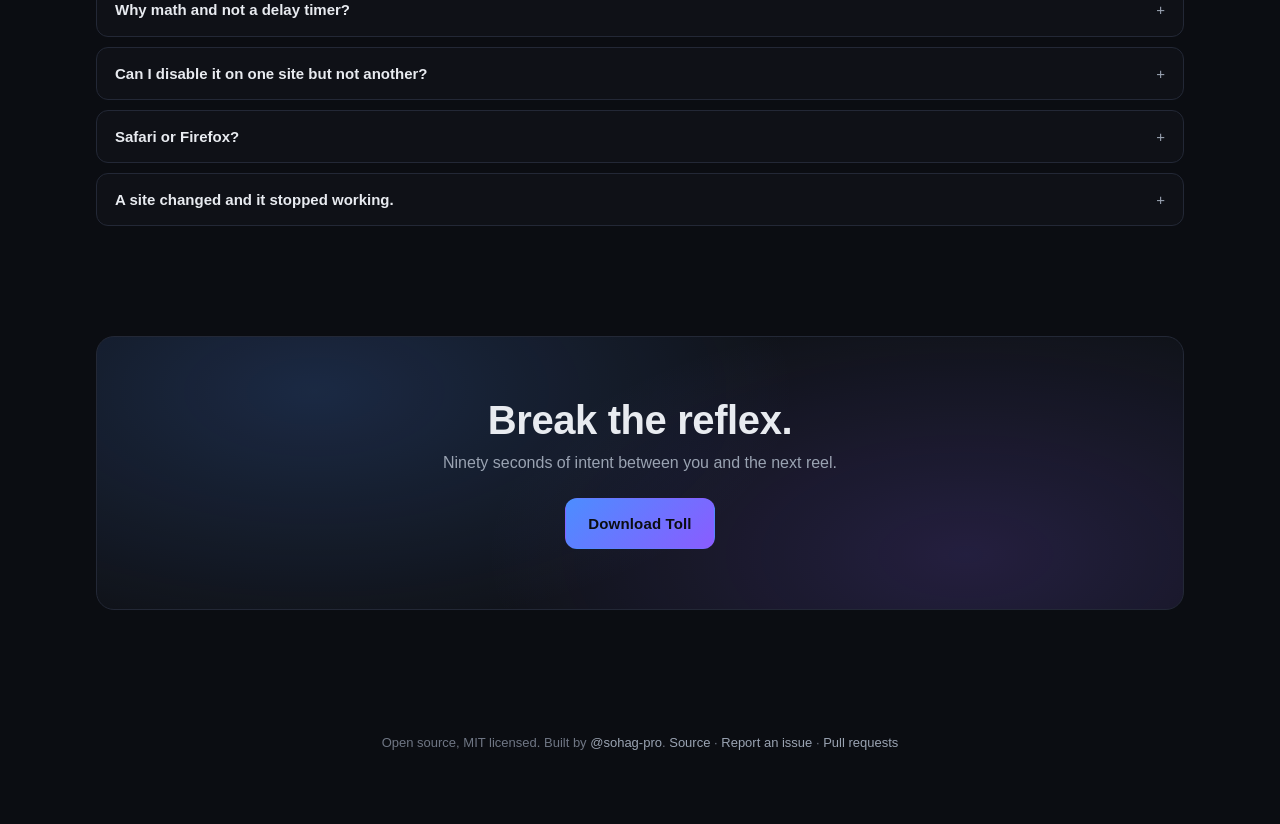
==== commit e8494797: "feat(site): laptop hero mock, comprehensive mobile pass Hero: swapped the phone silhouette for a Mac" ====
--- a/site/index.html
+++ b/site/index.html
@@ -66,37 +66,55 @@
         </p>
       </div>
       <div class="hero-art" aria-hidden="true">
-        <div class="phone">
-          <div class="reel">
-            <div class="reel-topbar">
-              <span class="brand-tag"><i class="tag-dot"></i>toll · armed</span>
-              <span class="frame-count">1 / 3</span>
+        <div class="laptop">
+          <div class="laptop-screen">
+            <div class="laptop-cam"></div>
+            <div class="browser">
+              <div class="browser-bar">
+                <div class="tl-dots"><span></span><span></span><span></span></div>
+                <div class="url-bar">
+                  <svg class="lock" width="10" height="10" viewBox="0 0 24 24" fill="none" stroke="currentColor" stroke-width="2.5" stroke-linecap="round"><rect x="4" y="11" width="16" height="10" rx="2"/><path d="M8 11V7a4 4 0 0 1 8 0v4"/></svg>
+                  <span class="url-host">youtube.com</span><span class="url-path">/shorts/dK9…</span>
+                </div>
+                <div class="ext-btn" title="Toll extension"><i class="ext-dot"></i></div>
+              </div>
+              <div class="browser-body">
+                <div class="reel">
+                  <div class="reel-topbar">
+                    <span class="brand-tag"><i class="tag-dot"></i>toll · armed</span>
+                    <span class="frame-count">1 / 3</span>
+                  </div>
+                  <div class="reel-silhouette">
+                    <div class="ring"></div>
+                    <div class="ring r2"></div>
+                  </div>
+                  <div class="reel-rail">
+                    <span></span><span></span><span></span><span></span>
+                  </div>
+                  <div class="reel-caption">
+                    <div class="cap-line" style="width:70%"></div>
+                    <div class="cap-line" style="width:52%"></div>
+                  </div>
+                </div>
+                <div class="time-pill" aria-hidden="true">
+                  <span class="tp-dot"></span>
+                  <span>Today · 42m</span>
+                </div>
+                <div class="gate">
+                  <div class="gate-badge">TOLL · NEXT REEL</div>
+                  <div class="gate-q">47 <span class="op">&times;</span> 3 <span class="op">=</span> ?</div>
+                  <div class="gate-input"><span class="caret"></span></div>
+                  <div class="gate-actions">
+                    <span class="gate-btn primary">Submit</span>
+                    <span class="gate-btn">Cancel</span>
+                  </div>
+                  <div class="gate-foot">Wrong = escalating lockout.</div>
+                </div>
+              </div>
             </div>
-            <div class="reel-silhouette">
-              <div class="ring"></div>
-              <div class="ring r2"></div>
-            </div>
-            <div class="reel-rail">
-              <span></span><span></span><span></span><span></span>
-            </div>
-            <div class="reel-caption">
-              <div class="cap-line" style="width:70%"></div>
-              <div class="cap-line" style="width:52%"></div>
-            </div>
-          </div>
-          <div class="time-pill" aria-hidden="true">
-            <span class="tp-dot"></span>
-            <span>Today · 42m</span>
-          </div>
-          <div class="gate">
-            <div class="gate-badge">TOLL · NEXT REEL</div>
-            <div class="gate-q">47 <span class="op">&times;</span> 3 <span class="op">=</span> ?</div>
-            <div class="gate-input"><span class="caret"></span></div>
-            <div class="gate-actions">
-              <span class="gate-btn primary">Submit</span>
-              <span class="gate-btn">Cancel</span>
-            </div>
-            <div class="gate-foot">Wrong = escalating lockout.</div>
+          </div>
+          <div class="laptop-base">
+            <div class="laptop-notch"></div>
           </div>
         </div>
       </div>
--- a/site/style.css
+++ b/site/style.css
@@ -175,29 +175,97 @@
 /* Hero art */
 .hero-art { display: flex; justify-content: center; align-items: center; position: relative; }
 .hero-art::before {
-  content: ""; position: absolute; width: 340px; height: 340px;
+  content: ""; position: absolute; width: 460px; height: 320px;
   background: radial-gradient(circle, rgba(138,92,255,0.18), transparent 60%);
   filter: blur(20px);
 }
 
-.phone {
-  position: relative; width: 300px; aspect-ratio: 9/18;
-  border-radius: 42px; padding: 8px;
-  background: linear-gradient(160deg, #232838, #0d1017 60%);
+/* Laptop mock */
+.laptop {
+  position: relative; width: min(520px, 100%);
+  transition: transform .4s cubic-bezier(.2,.7,.2,1);
+}
+.laptop-screen {
+  position: relative;
+  border-radius: 14px 14px 4px 4px;
+  padding: 22px 12px 12px;
+  background: linear-gradient(160deg, #1c2130, #0a0d13 70%);
   border: 1px solid #2b3145;
   box-shadow:
-    0 40px 100px rgba(0,0,0,0.6),
+    0 40px 90px rgba(0,0,0,0.55),
     0 0 0 1px rgba(255,255,255,0.03),
     inset 0 1px 0 rgba(255,255,255,0.06);
-  transition: transform .4s cubic-bezier(.2,.7,.2,1);
-}
-.phone::before {
-  content: ""; position: absolute; top: 14px; left: 50%; transform: translateX(-50%);
-  width: 88px; height: 22px; background: #05070b; border-radius: 999px; z-index: 4;
+}
+.laptop-cam {
+  position: absolute; top: 8px; left: 50%; transform: translateX(-50%);
+  width: 6px; height: 6px; border-radius: 50%;
+  background: #05070b; box-shadow: inset 0 0 0 1px rgba(255,255,255,0.06);
+}
+.laptop-base {
+  position: relative; height: 14px;
+  margin: -1px auto 0; width: 108%; left: -4%;
+  background: linear-gradient(180deg, #2b3145 0%, #171a24 100%);
+  border-radius: 0 0 14px 14px;
+  border: 1px solid #2b3145; border-top: none;
+  box-shadow: 0 30px 60px rgba(0,0,0,0.4);
+}
+.laptop-notch {
+  position: absolute; top: 0; left: 50%; transform: translateX(-50%);
+  width: 22%; height: 8px;
+  background: #0a0d13;
+  border-radius: 0 0 8px 8px;
+  border: 1px solid #1c2130; border-top: none;
+}
+
+.browser {
+  position: relative; width: 100%; aspect-ratio: 16/10;
+  border-radius: 8px; overflow: hidden;
+  background: #0b0e15;
+  border: 1px solid rgba(255,255,255,0.05);
+}
+.browser-bar {
+  display: flex; align-items: center; gap: 10px;
+  padding: 8px 12px;
+  background: linear-gradient(180deg, #1b1f28, #14171f);
+  border-bottom: 1px solid rgba(255,255,255,0.05);
+}
+.tl-dots { display: flex; gap: 6px; }
+.tl-dots span {
+  width: 10px; height: 10px; border-radius: 50%;
+  background: #3a3f4f;
+}
+.tl-dots span:nth-child(1) { background: #ff5f57; }
+.tl-dots span:nth-child(2) { background: #febc2e; }
+.tl-dots span:nth-child(3) { background: #28c840; }
+.url-bar {
+  flex: 1;
+  display: flex; align-items: center; gap: 6px;
+  padding: 4px 12px; border-radius: 6px;
+  background: #0d1016; border: 1px solid #232836;
+  font-size: 11px; color: #9aa3b2;
+  overflow: hidden; white-space: nowrap;
+}
+.url-bar .lock { color: #5db07a; flex-shrink: 0; }
+.url-bar .url-host { color: #e8ebf0; }
+.url-bar .url-path { color: #6f7684; overflow: hidden; text-overflow: ellipsis; }
+.ext-btn {
+  display: grid; place-items: center;
+  width: 22px; height: 22px; border-radius: 5px;
+  background: rgba(76,141,255,0.14);
+  border: 1px solid rgba(76,141,255,0.35);
+}
+.ext-btn .ext-dot {
+  width: 6px; height: 6px; border-radius: 50%;
+  background: linear-gradient(135deg, var(--accent-a), var(--accent-b));
+}
+
+.browser-body {
+  position: relative; width: 100%; height: calc(100% - 37px);
+  overflow: hidden;
 }
 .reel {
-  position: relative; width: 100%; height: 100%;
-  border-radius: 34px; overflow: hidden;
+  position: absolute; inset: 0;
+  overflow: hidden;
   background:
     linear-gradient(180deg, #1b1230 0%, #10172a 40%, #0b111d 100%);
 }
@@ -208,7 +276,7 @@
     radial-gradient(circle at 75% 25%, rgba(76,141,255,0.3), transparent 55%);
 }
 .reel-topbar {
-  position: absolute; top: 42px; left: 16px; right: 16px; z-index: 3;
+  position: absolute; top: 12px; left: 14px; right: 14px; z-index: 3;
   display: flex; justify-content: space-between; align-items: center;
   font-size: 11px; color: rgba(255,255,255,0.85); font-weight: 600;
 }
@@ -247,24 +315,24 @@
 @keyframes spin { to { transform: rotate(360deg); } }
 
 .reel-rail {
-  position: absolute; right: 12px; bottom: 90px; z-index: 3;
-  display: flex; flex-direction: column; gap: 14px;
+  position: absolute; right: 14px; bottom: 46px; z-index: 3;
+  display: flex; flex-direction: column; gap: 10px;
 }
 .reel-rail span {
-  width: 32px; height: 32px; border-radius: 50%;
+  width: 26px; height: 26px; border-radius: 50%;
   background: rgba(255,255,255,0.08);
   border: 1px solid rgba(255,255,255,0.1);
 }
 .reel-caption {
-  position: absolute; left: 16px; right: 60px; bottom: 26px; z-index: 3;
-  display: flex; flex-direction: column; gap: 6px;
-}
-.cap-line { height: 8px; border-radius: 4px; background: rgba(255,255,255,0.1); }
+  position: absolute; left: 14px; right: 54px; bottom: 14px; z-index: 3;
+  display: flex; flex-direction: column; gap: 5px;
+}
+.cap-line { height: 6px; border-radius: 3px; background: rgba(255,255,255,0.1); }
 
 .time-pill {
-  position: absolute; top: 46px; right: 24px; z-index: 5;
+  position: absolute; top: 12px; right: 12px; z-index: 5;
   display: inline-flex; align-items: center; gap: 6px;
-  padding: 6px 10px; border-radius: 999px;
+  padding: 5px 9px; border-radius: 999px;
   background: rgba(18,20,26,0.92); color: #e8ebf0;
   border: 1px solid rgba(76,141,255,0.35);
   font: 600 10px/1 -apple-system, BlinkMacSystemFont, Inter, sans-serif;
@@ -282,8 +350,8 @@
 
 .gate {
   position: absolute; left: 50%; top: 50%; transform: translate(-50%, -50%);
-  width: 82%; padding: 18px 18px 14px; z-index: 4;
-  background: rgba(18,20,26,0.96); border: 1px solid #2b3145; border-radius: 16px;
+  width: 62%; max-width: 320px; padding: 16px 16px 12px; z-index: 4;
+  background: rgba(18,20,26,0.96); border: 1px solid #2b3145; border-radius: 14px;
   box-shadow: 0 30px 80px rgba(0,0,0,0.7), 0 0 0 1px rgba(76,141,255,0.15);
   backdrop-filter: blur(8px);
 }
@@ -292,7 +360,7 @@
   color: var(--muted); background: #1b1f28; padding: 4px 9px; border-radius: 999px; margin-bottom: 14px;
 }
 .gate-q {
-  font-size: 30px; font-weight: 700; color: #fff; margin: 4px 0 14px;
+  font-size: 26px; font-weight: 700; color: #fff; margin: 4px 0 12px;
   letter-spacing: -0.01em;
 }
 .gate-q .op { color: rgba(255,255,255,0.55); font-weight: 500; margin: 0 4px; }
@@ -560,18 +628,106 @@
 footer a { color: var(--muted); }
 
 /* Responsive */
-@media (max-width: 880px) {
-  .hero { grid-template-columns: 1fr; padding: 40px 0 60px; gap: 32px; }
+/* Tablet */
+@media (max-width: 980px) {
+  main { padding: 24px clamp(16px, 4vw, 32px) 60px; }
+  .hero { grid-template-columns: 1fr; padding: 24px 0 48px; gap: 28px; }
   .hero-art { order: -1; }
-  .phone { width: 240px; }
-  .stats { grid-template-columns: 1fr 1fr; max-width: 100%; }
+  .laptop { width: min(460px, 100%); }
+  .trust-inner { grid-template-columns: 1fr; gap: 24px; padding: 28px 20px; }
+  .grid, .shot-row { grid-template-columns: repeat(2, 1fr); gap: 14px; }
+}
+
+/* Phone */
+@media (max-width: 640px) {
+  .nav { padding: 10px 14px; }
+  .nav nav { gap: 8px; }
+  .nav nav a:not(.btn) { display: none; }
+  .nav .btn { padding: 8px 12px; font-size: 13px; }
+  main { padding: 20px 16px 48px; }
+
+  .eyebrow { font-size: 10.5px; letter-spacing: 0.12em; padding: 5px 10px; margin-bottom: 18px; }
+  .hero h1 { font-size: clamp(34px, 8vw, 44px); letter-spacing: -0.025em; }
+  .tagline { font-size: 18px; margin-bottom: 16px; }
+  .lede { font-size: 15px; }
+  .cta-row { gap: 10px; }
+  .cta-row .btn.lg { padding: 12px 18px; font-size: 14px; flex: 1; text-align: center; justify-content: center; }
+  .cta-row .btn.lg span { display: inline-block; }
+
+  .laptop { width: 100%; max-width: 380px; }
+  .laptop-screen { padding: 16px 8px 8px; border-radius: 10px 10px 3px 3px; }
+  .laptop-cam { top: 6px; width: 4px; height: 4px; }
+  .browser-bar { padding: 6px 8px; gap: 6px; }
+  .tl-dots span { width: 8px; height: 8px; }
+  .url-bar { padding: 3px 8px; font-size: 10px; }
+  .ext-btn { width: 20px; height: 20px; }
+  .gate { width: 68%; padding: 12px; }
+  .gate-badge { font-size: 8.5px; padding: 3px 7px; margin-bottom: 8px; }
+  .gate-q { font-size: 20px; margin: 2px 0 8px; }
+  .gate-input { height: 28px; margin-bottom: 8px; }
+  .gate-actions { gap: 6px; }
+  .gate-btn { font-size: 10px; padding: 7px 8px; }
+  .gate-foot { font-size: 9px; margin-top: 6px; }
+  .reel-topbar .brand-tag { font-size: 8.5px; padding: 3px 6px; letter-spacing: 0.1em; }
+  .reel-topbar .frame-count { font-size: 8.5px; }
+  .time-pill { font-size: 9px; padding: 4px 7px; }
+  .reel-rail { display: none; }
+  .reel-caption { right: 14px; }
+
+  .stats { grid-template-columns: 1fr 1fr; gap: 10px; margin-top: 26px; max-width: 100%; }
   .stats .stat:last-child { grid-column: 1 / -1; }
-  .grid, .shot-row { grid-template-columns: 1fr; }
-  .trust-inner { grid-template-columns: 1fr; gap: 28px; padding: 28px 20px; }
-  .nav nav a:not(.btn) { display: none; }
-  .lightbox { padding: 16px; }
-  .lb-close { top: 12px; right: 12px; }
-  .lb-nav { width: 40px; height: 40px; font-size: 22px; }
-  .lb-nav.prev { left: 8px; }
-  .lb-nav.next { right: 8px; }
-}
+  .stat { padding: 14px 14px 12px; }
+  .stat-num { font-size: 22px; }
+  .stat-num .arr { font-size: 15px; }
+  .stat-num .unit { font-size: 14px; }
+  .stat-lbl { font-size: 11.5px; margin-top: 6px; }
+
+  .chips { gap: 6px; margin-top: 22px; }
+  .chip { font-size: 11.5px; padding: 6px 10px; }
+
+  section h2 { font-size: clamp(22px, 5.6vw, 28px); margin-bottom: 20px; }
+  .features, .trust, .shots, .install, .faq { padding: 32px 0; }
+
+  .grid, .shot-row { grid-template-columns: 1fr; gap: 12px; }
+  .card { padding: 18px 16px; }
+  .shot { padding: 6px 6px 12px; }
+  .zoom-hint { opacity: 1; transform: none; }
+
+  .trust-inner { padding: 24px 16px; border-radius: 14px; }
+  .trust-copy h2 { font-size: clamp(24px, 6vw, 32px); }
+
+  .steps li { padding: 14px 16px; gap: 12px; grid-template-columns: 32px 1fr; }
+  .steps .num { width: 30px; height: 30px; border-radius: 8px; font-size: 13px; }
+  .steps h3 { font-size: 14px; }
+
+  .faq details { padding: 12px 14px; }
+  .faq summary { font-size: 14px; }
+
+  .tail { padding: 40px 20px; }
+
+  .lightbox { padding: 12px; }
+  .lb-close { top: 10px; right: 10px; width: 36px; height: 36px; font-size: 22px; }
+  .lb-nav { width: 38px; height: 38px; font-size: 20px; }
+  .lb-nav.prev { left: 6px; }
+  .lb-nav.next { right: 6px; }
+  .lb-frame figcaption { font-size: 12px; }
+
+  footer { padding: 24px 16px 40px; font-size: 12px; }
+}
+
+/* Small phone */
+@media (max-width: 380px) {
+  .laptop { max-width: 320px; }
+  .stats { grid-template-columns: 1fr; }
+  .stats .stat:last-child { grid-column: auto; }
+  .hero h1 { font-size: 30px; }
+  .cta-row .btn.lg { padding: 11px 14px; font-size: 13.5px; }
+}
+
+/* Safe-area on notched devices */
+@supports (padding: max(0px)) {
+  main { padding-left: max(16px, env(safe-area-inset-left));
+         padding-right: max(16px, env(safe-area-inset-right)); }
+  .nav { padding-left: max(14px, env(safe-area-inset-left));
+         padding-right: max(14px, env(safe-area-inset-right)); }
+}
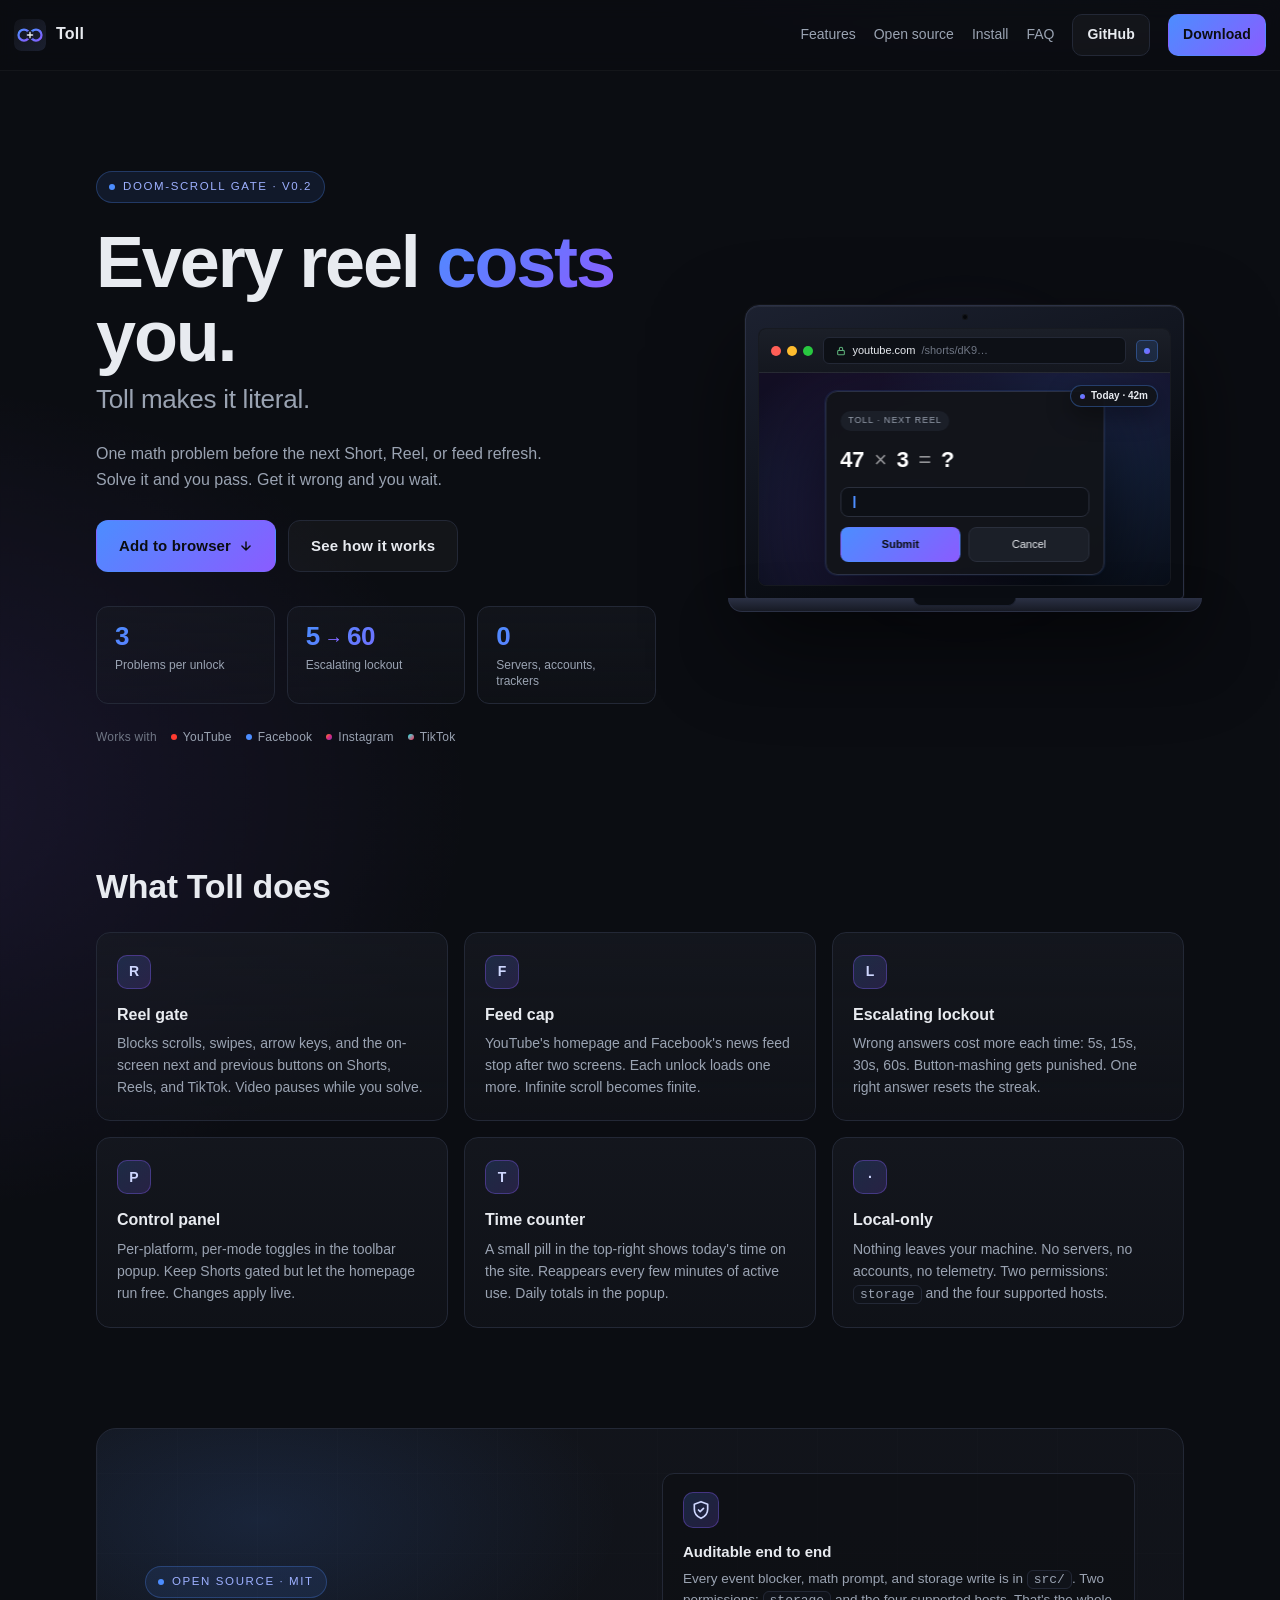
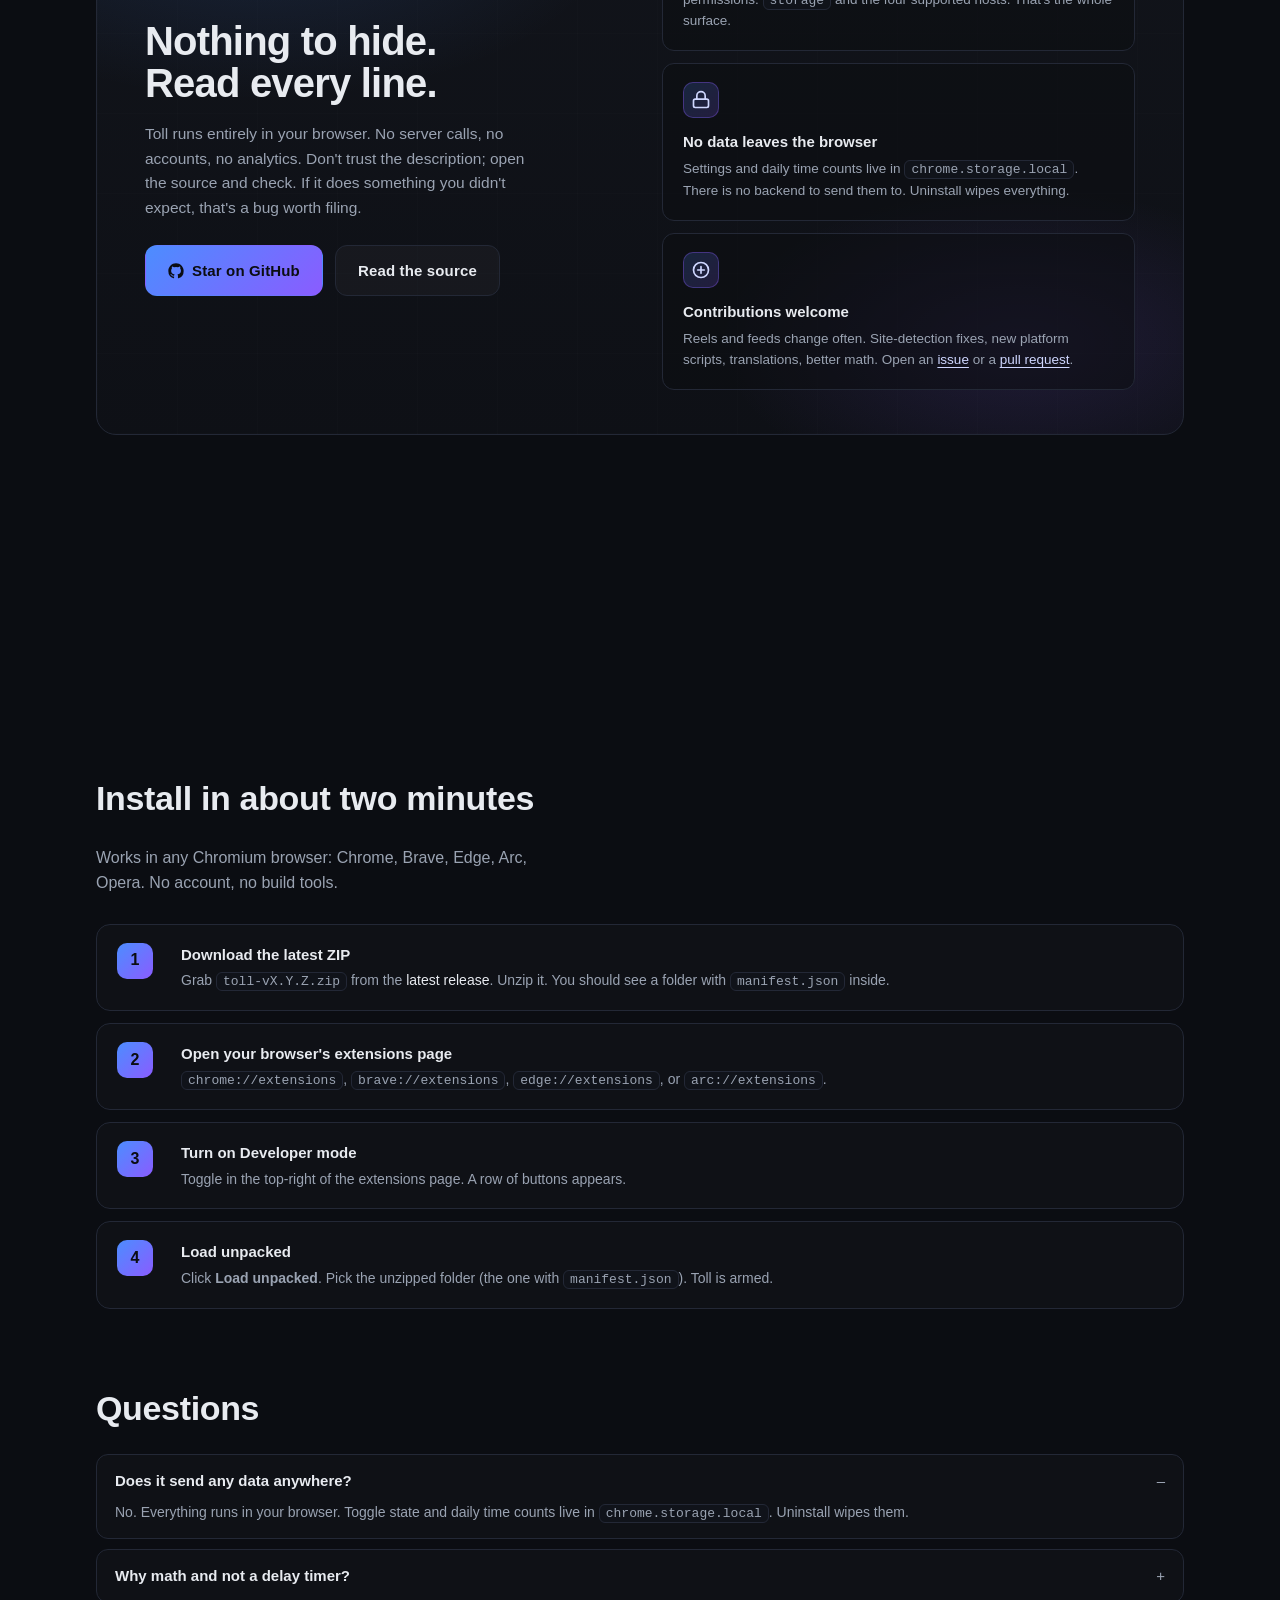
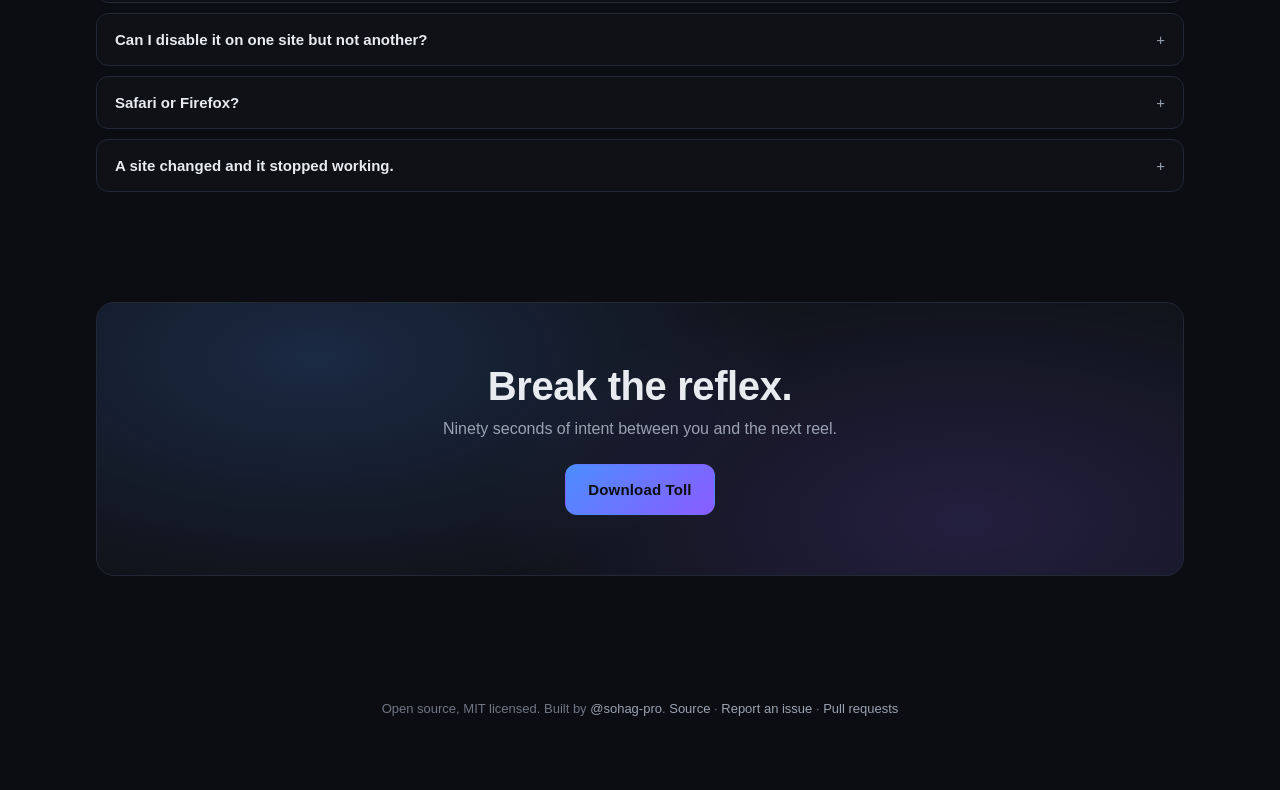
==== commit 5b160b37: "polish(site): declutter hero laptop mock + slim left column The laptop viewport had a Toll chip, spi" ====
--- a/site/index.html
+++ b/site/index.html
@@ -58,11 +58,12 @@
             <div class="stat-lbl">Servers, accounts, trackers</div>
           </div>
         </div>
-        <p class="chips">
-          <span class="chip"><i class="dot yt"></i>YouTube Shorts</span>
-          <span class="chip"><i class="dot fb"></i>Facebook Reels</span>
-          <span class="chip"><i class="dot ig"></i>Instagram Reels</span>
-          <span class="chip"><i class="dot tt"></i>TikTok</span>
+        <p class="works-with">
+          Works with
+          <span class="wp"><i class="dot yt"></i>YouTube</span>
+          <span class="wp"><i class="dot fb"></i>Facebook</span>
+          <span class="wp"><i class="dot ig"></i>Instagram</span>
+          <span class="wp"><i class="dot tt"></i>TikTok</span>
         </p>
       </div>
       <div class="hero-art" aria-hidden="true">
@@ -79,23 +80,7 @@
                 <div class="ext-btn" title="Toll extension"><i class="ext-dot"></i></div>
               </div>
               <div class="browser-body">
-                <div class="reel">
-                  <div class="reel-topbar">
-                    <span class="brand-tag"><i class="tag-dot"></i>toll · armed</span>
-                    <span class="frame-count">1 / 3</span>
-                  </div>
-                  <div class="reel-silhouette">
-                    <div class="ring"></div>
-                    <div class="ring r2"></div>
-                  </div>
-                  <div class="reel-rail">
-                    <span></span><span></span><span></span><span></span>
-                  </div>
-                  <div class="reel-caption">
-                    <div class="cap-line" style="width:70%"></div>
-                    <div class="cap-line" style="width:52%"></div>
-                  </div>
-                </div>
+                <div class="reel-bg"></div>
                 <div class="time-pill" aria-hidden="true">
                   <span class="tp-dot"></span>
                   <span>Today · 42m</span>
@@ -108,7 +93,6 @@
                     <span class="gate-btn primary">Submit</span>
                     <span class="gate-btn">Cancel</span>
                   </div>
-                  <div class="gate-foot">Wrong = escalating lockout.</div>
                 </div>
               </div>
             </div>
--- a/site/style.css
+++ b/site/style.css
@@ -157,16 +157,16 @@
   font-size: 12px; color: var(--muted); line-height: 1.35; font-weight: 500;
 }
 
-.chips { margin-top: 26px; display: flex; flex-wrap: wrap; gap: 8px; }
-.chip {
-  display: inline-flex; align-items: center; gap: 7px;
-  font-size: 12px; padding: 7px 12px; border-radius: 999px;
-  background: rgba(255,255,255,0.04); border: 1px solid var(--line);
-  color: var(--muted);
-  transition: border-color .15s, color .15s;
-}
-.chip:hover { color: var(--text); border-color: rgba(138,92,255,0.4); }
-.chip .dot { width: 6px; height: 6px; border-radius: 50%; }
+.works-with {
+  margin: 24px 0 0; display: flex; align-items: center; flex-wrap: wrap;
+  gap: 14px; font-size: 12px; color: var(--dim);
+  letter-spacing: 0.02em;
+}
+.works-with .wp {
+  display: inline-flex; align-items: center; gap: 6px;
+  color: var(--muted); font-weight: 500;
+}
+.works-with .dot { width: 6px; height: 6px; border-radius: 50%; }
 .dot.yt { background: #ff3b30; }
 .dot.fb { background: #4c8dff; }
 .dot.ig { background: linear-gradient(135deg, #f58529, #dd2a7b, #8134af); }
@@ -263,17 +263,17 @@
   position: relative; width: 100%; height: calc(100% - 37px);
   overflow: hidden;
 }
-.reel {
+.reel-bg {
   position: absolute; inset: 0;
-  overflow: hidden;
   background:
-    linear-gradient(180deg, #1b1230 0%, #10172a 40%, #0b111d 100%);
-}
-.reel::after {
+    radial-gradient(circle at 30% 70%, rgba(138,92,255,0.35), transparent 55%),
+    radial-gradient(circle at 75% 25%, rgba(76,141,255,0.28), transparent 55%),
+    linear-gradient(180deg, #1b1230 0%, #10172a 45%, #0b111d 100%);
+  filter: blur(0.5px);
+}
+.reel-bg::before {
   content: ""; position: absolute; inset: 0;
-  background:
-    radial-gradient(circle at 30% 65%, rgba(138,92,255,0.4), transparent 55%),
-    radial-gradient(circle at 75% 25%, rgba(76,141,255,0.3), transparent 55%);
+  background: rgba(8, 10, 16, 0.35);
 }
 .reel-topbar {
   position: absolute; top: 12px; left: 14px; right: 14px; z-index: 3;
@@ -350,25 +350,25 @@
 
 .gate {
   position: absolute; left: 50%; top: 50%; transform: translate(-50%, -50%);
-  width: 62%; max-width: 320px; padding: 16px 16px 12px; z-index: 4;
-  background: rgba(18,20,26,0.96); border: 1px solid #2b3145; border-radius: 14px;
+  width: 68%; max-width: 300px; padding: 14px 14px 12px; z-index: 4;
+  background: rgba(18,20,26,0.96); border: 1px solid #2b3145; border-radius: 12px;
   box-shadow: 0 30px 80px rgba(0,0,0,0.7), 0 0 0 1px rgba(76,141,255,0.15);
   backdrop-filter: blur(8px);
 }
 .gate-badge {
-  display: inline-block; font-size: 9.5px; letter-spacing: 0.1em; text-transform: uppercase;
-  color: var(--muted); background: #1b1f28; padding: 4px 9px; border-radius: 999px; margin-bottom: 14px;
+  display: inline-block; font-size: 9px; letter-spacing: 0.1em; text-transform: uppercase;
+  color: var(--muted); background: #1b1f28; padding: 3px 8px; border-radius: 999px; margin-bottom: 10px;
 }
 .gate-q {
-  font-size: 26px; font-weight: 700; color: #fff; margin: 4px 0 12px;
+  font-size: 22px; font-weight: 700; color: #fff; margin: 2px 0 10px;
   letter-spacing: -0.01em;
 }
 .gate-q .op { color: rgba(255,255,255,0.55); font-weight: 500; margin: 0 4px; }
 .gate-input {
   position: relative;
-  height: 36px; border-radius: 9px;
+  height: 30px; border-radius: 8px;
   background: #0d1016; border: 1px solid #2a2f3c;
-  margin-bottom: 12px;
+  margin-bottom: 10px;
 }
 .gate-input .caret {
   position: absolute; left: 12px; top: 8px; bottom: 8px;
@@ -378,13 +378,11 @@
 @keyframes blink { 50% { opacity: 0; } }
 .gate-actions { display: flex; gap: 8px; }
 .gate-btn {
-  flex: 1; text-align: center; font-size: 11.5px; padding: 9px 10px;
-  border-radius: 9px; background: #1b1f28; color: var(--text); border: 1px solid #2a2f3c;
+  flex: 1; text-align: center; font-size: 11px; padding: 8px 10px;
+  border-radius: 8px; background: #1b1f28; color: var(--text); border: 1px solid #2a2f3c;
 }
 .gate-btn.primary { background: linear-gradient(135deg, var(--accent-a), var(--accent-b)); color: #0b0d12; border-color: transparent; font-weight: 700; }
-.gate-foot {
-  margin-top: 10px; text-align: center; font-size: 10px; color: var(--dim);
-}
+.gate-foot { display: none; }
 
 /* SECTIONS */
 section h2 {
@@ -682,8 +680,7 @@
   .stat-num .unit { font-size: 14px; }
   .stat-lbl { font-size: 11.5px; margin-top: 6px; }
 
-  .chips { gap: 6px; margin-top: 22px; }
-  .chip { font-size: 11.5px; padding: 6px 10px; }
+  .works-with { gap: 10px; margin-top: 18px; font-size: 11.5px; }
 
   section h2 { font-size: clamp(22px, 5.6vw, 28px); margin-bottom: 20px; }
   .features, .trust, .shots, .install, .faq { padding: 32px 0; }
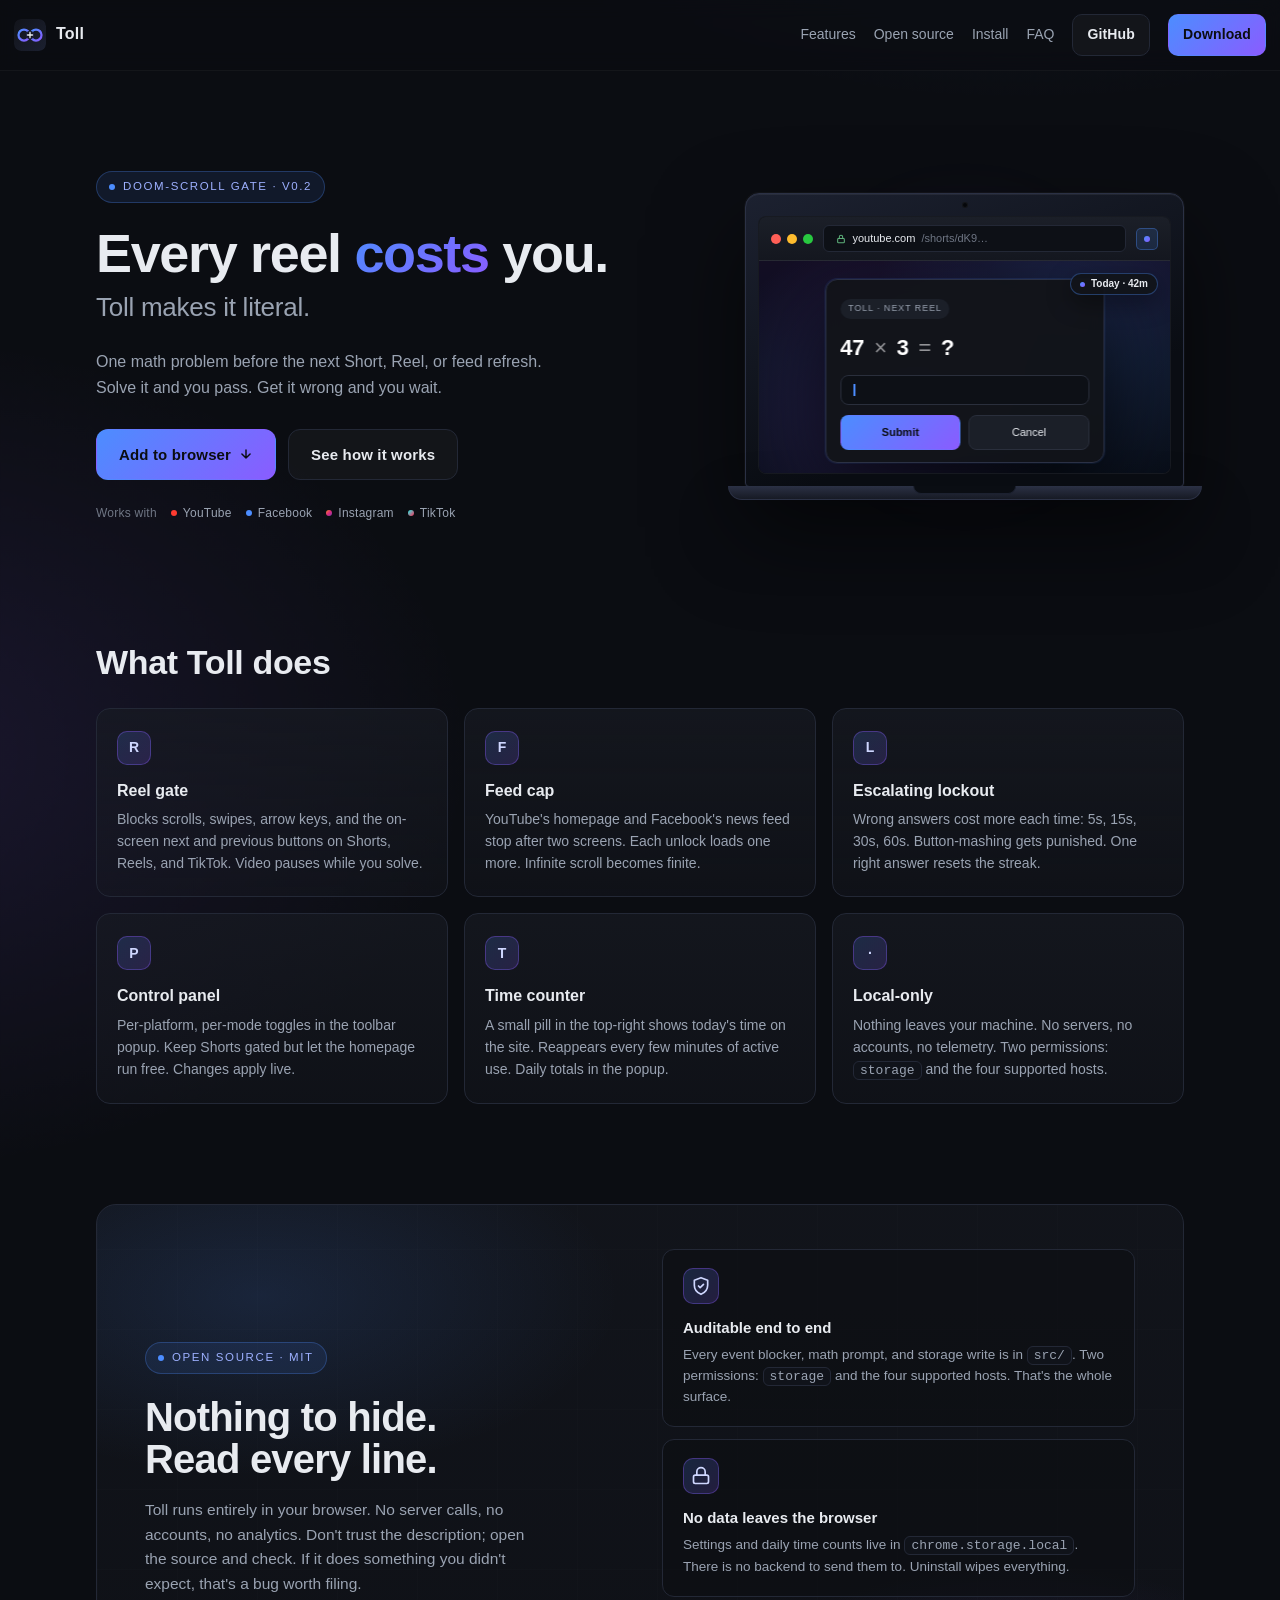
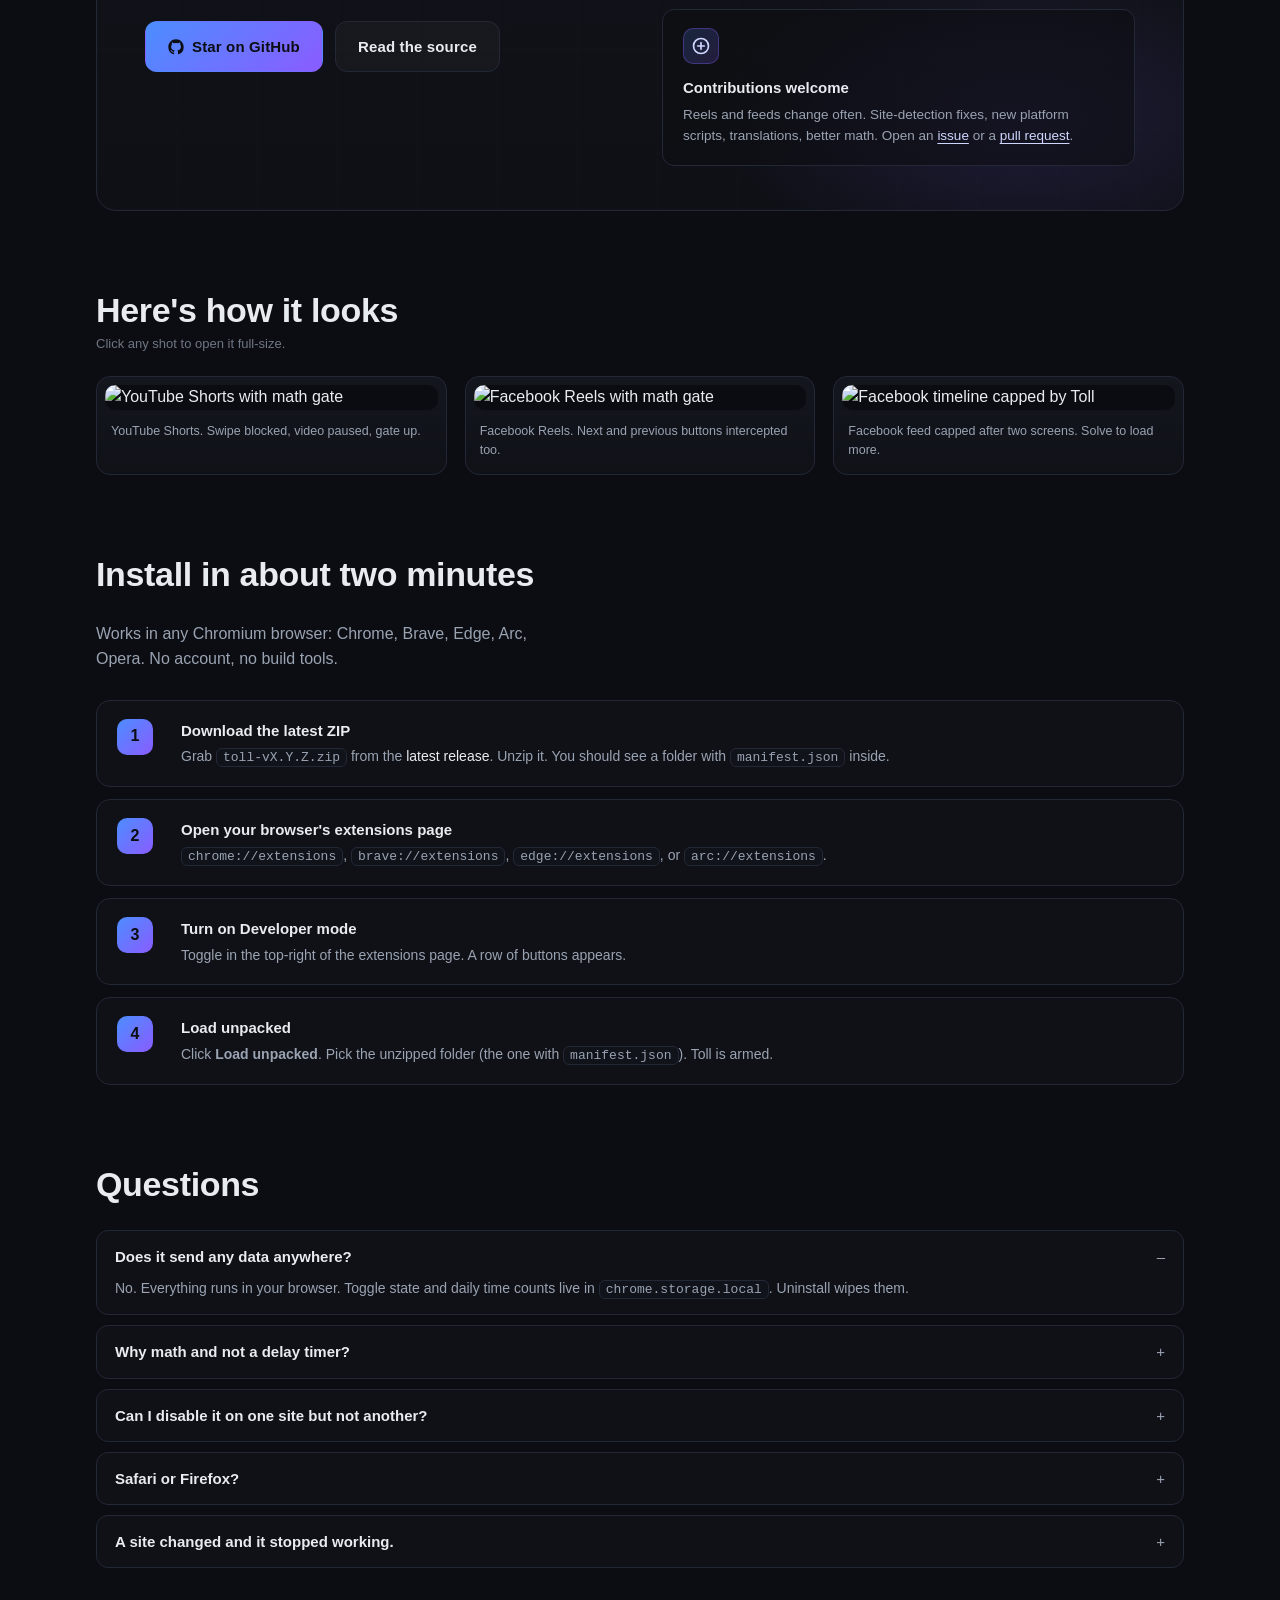
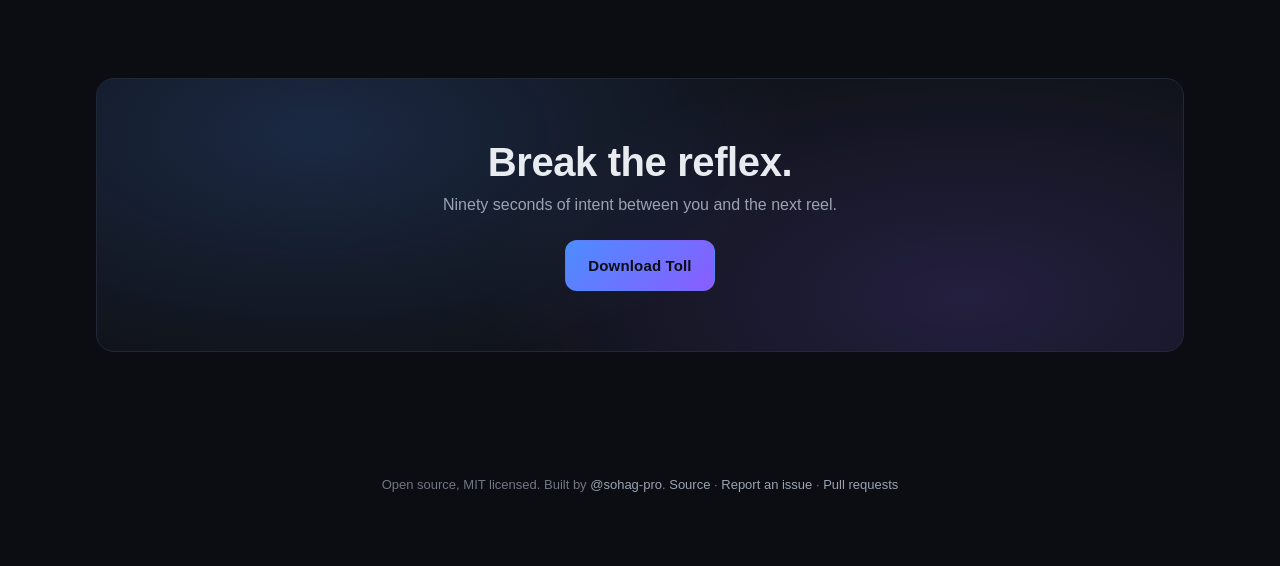
==== commit b61a3372: "polish(site): drop hero stat cards, headline on one line Removed the three stat cards from the hero." ====
--- a/site/index.html
+++ b/site/index.html
@@ -44,20 +44,6 @@
           </a>
           <a class="btn ghost lg" href="#install">See how it works</a>
         </div>
-        <div class="stats">
-          <div class="stat">
-            <div class="stat-num">3</div>
-            <div class="stat-lbl">Problems per unlock</div>
-          </div>
-          <div class="stat">
-            <div class="stat-num">5<span class="arr">→</span>60<span class="unit">s</span></div>
-            <div class="stat-lbl">Escalating lockout</div>
-          </div>
-          <div class="stat">
-            <div class="stat-num">0</div>
-            <div class="stat-lbl">Servers, accounts, trackers</div>
-          </div>
-        </div>
         <p class="works-with">
           Works with
           <span class="wp"><i class="dot yt"></i>YouTube</span>
--- a/site/style.css
+++ b/site/style.css
@@ -100,9 +100,9 @@
   z-index: -1; pointer-events: none;
 }
 .hero h1 {
-  font-size: clamp(42px, 6.2vw, 72px);
-  line-height: 1.03; letter-spacing: -0.03em; margin: 0 0 6px;
-  font-weight: 700;
+  font-size: clamp(34px, 4.4vw, 54px);
+  line-height: 1.05; letter-spacing: -0.025em; margin: 0 0 6px;
+  font-weight: 700; white-space: nowrap;
 }
 .hero h1 em {
   font-style: normal;
@@ -119,43 +119,6 @@
 .cta-row .btn.primary { display: inline-flex; align-items: center; gap: 8px; }
 .cta-row .btn.primary svg { transition: transform .2s ease; }
 .cta-row .btn.primary:hover svg { transform: translateY(2px); }
-
-.stats {
-  display: grid; grid-template-columns: repeat(3, 1fr); gap: 12px;
-  margin-top: 34px; max-width: 560px;
-}
-.stat {
-  position: relative;
-  padding: 16px 18px 14px;
-  background: linear-gradient(180deg, rgba(23,26,34,0.55), rgba(23,26,34,0.25));
-  border: 1px solid var(--line); border-radius: 12px;
-  transition: border-color .25s ease, transform .25s ease, background .25s ease;
-  overflow: hidden;
-}
-.stat::before {
-  content: ""; position: absolute; inset: 0; border-radius: inherit;
-  padding: 1px;
-  background: linear-gradient(135deg, rgba(76,141,255,0.35), rgba(138,92,255,0.35));
-  -webkit-mask: linear-gradient(#000 0 0) content-box, linear-gradient(#000 0 0);
-  -webkit-mask-composite: xor; mask-composite: exclude;
-  opacity: 0; transition: opacity .25s ease;
-  pointer-events: none;
-}
-.stat:hover { transform: translateY(-2px); background: linear-gradient(180deg, rgba(23,26,34,0.75), rgba(23,26,34,0.4)); }
-.stat:hover::before { opacity: 1; }
-.stat-num {
-  font-size: 26px; font-weight: 700; letter-spacing: -0.02em; line-height: 1;
-  background: linear-gradient(135deg, var(--accent-a), var(--accent-b));
-  -webkit-background-clip: text; background-clip: text; color: transparent;
-  display: flex; align-items: baseline; gap: 2px;
-}
-.stat-num .arr { font-size: 18px; margin: 0 3px; color: rgba(138,92,255,0.65);
-  -webkit-text-fill-color: rgba(138,92,255,0.85); }
-.stat-num .unit { font-size: 16px; margin-left: 1px; opacity: 0.75; }
-.stat-lbl {
-  margin-top: 8px;
-  font-size: 12px; color: var(--muted); line-height: 1.35; font-weight: 500;
-}
 
 .works-with {
   margin: 24px 0 0; display: flex; align-items: center; flex-wrap: wrap;
@@ -645,7 +608,7 @@
   main { padding: 20px 16px 48px; }
 
   .eyebrow { font-size: 10.5px; letter-spacing: 0.12em; padding: 5px 10px; margin-bottom: 18px; }
-  .hero h1 { font-size: clamp(34px, 8vw, 44px); letter-spacing: -0.025em; }
+  .hero h1 { font-size: clamp(28px, 7.5vw, 40px); letter-spacing: -0.025em; white-space: normal; }
   .tagline { font-size: 18px; margin-bottom: 16px; }
   .lede { font-size: 15px; }
   .cta-row { gap: 10px; }
@@ -672,14 +635,6 @@
   .reel-rail { display: none; }
   .reel-caption { right: 14px; }
 
-  .stats { grid-template-columns: 1fr 1fr; gap: 10px; margin-top: 26px; max-width: 100%; }
-  .stats .stat:last-child { grid-column: 1 / -1; }
-  .stat { padding: 14px 14px 12px; }
-  .stat-num { font-size: 22px; }
-  .stat-num .arr { font-size: 15px; }
-  .stat-num .unit { font-size: 14px; }
-  .stat-lbl { font-size: 11.5px; margin-top: 6px; }
-
   .works-with { gap: 10px; margin-top: 18px; font-size: 11.5px; }
 
   section h2 { font-size: clamp(22px, 5.6vw, 28px); margin-bottom: 20px; }
@@ -715,9 +670,7 @@
 /* Small phone */
 @media (max-width: 380px) {
   .laptop { max-width: 320px; }
-  .stats { grid-template-columns: 1fr; }
-  .stats .stat:last-child { grid-column: auto; }
-  .hero h1 { font-size: 30px; }
+  .hero h1 { font-size: 28px; }
   .cta-row .btn.lg { padding: 11px 14px; font-size: 13.5px; }
 }
 
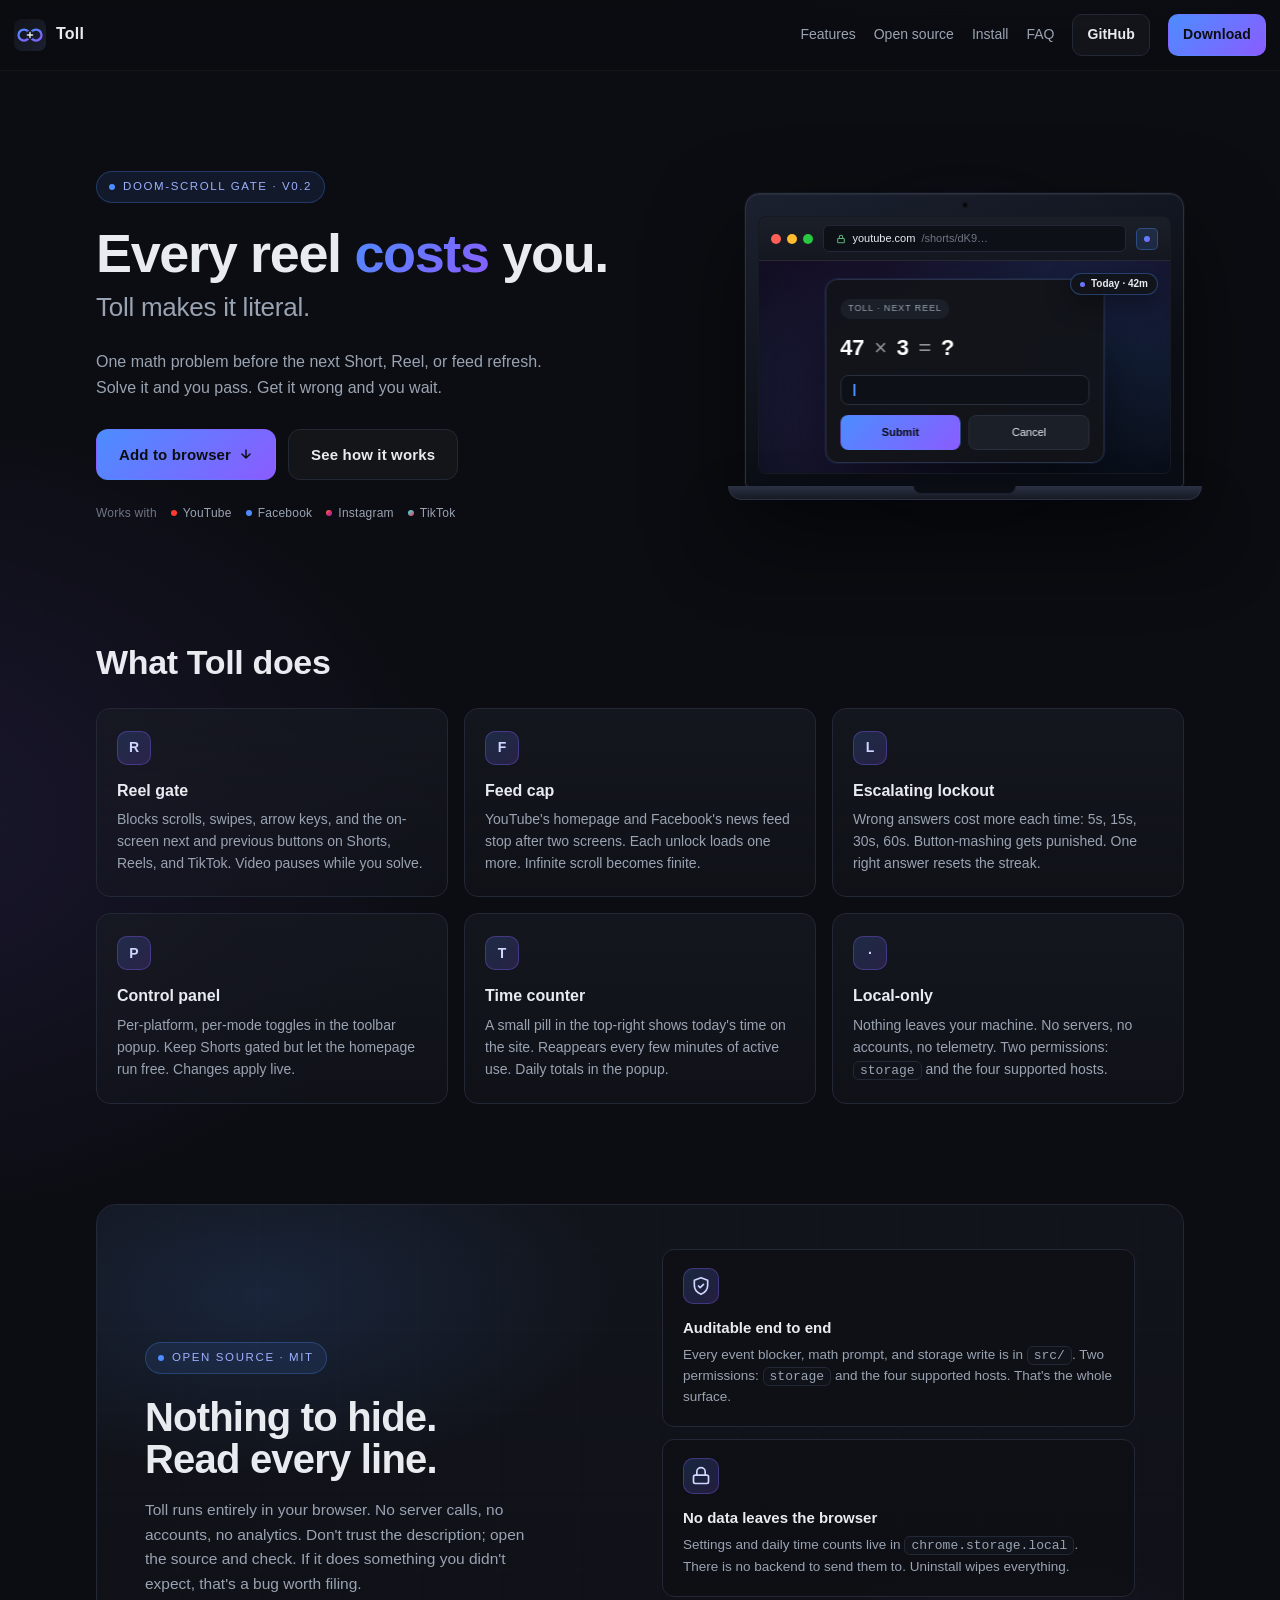
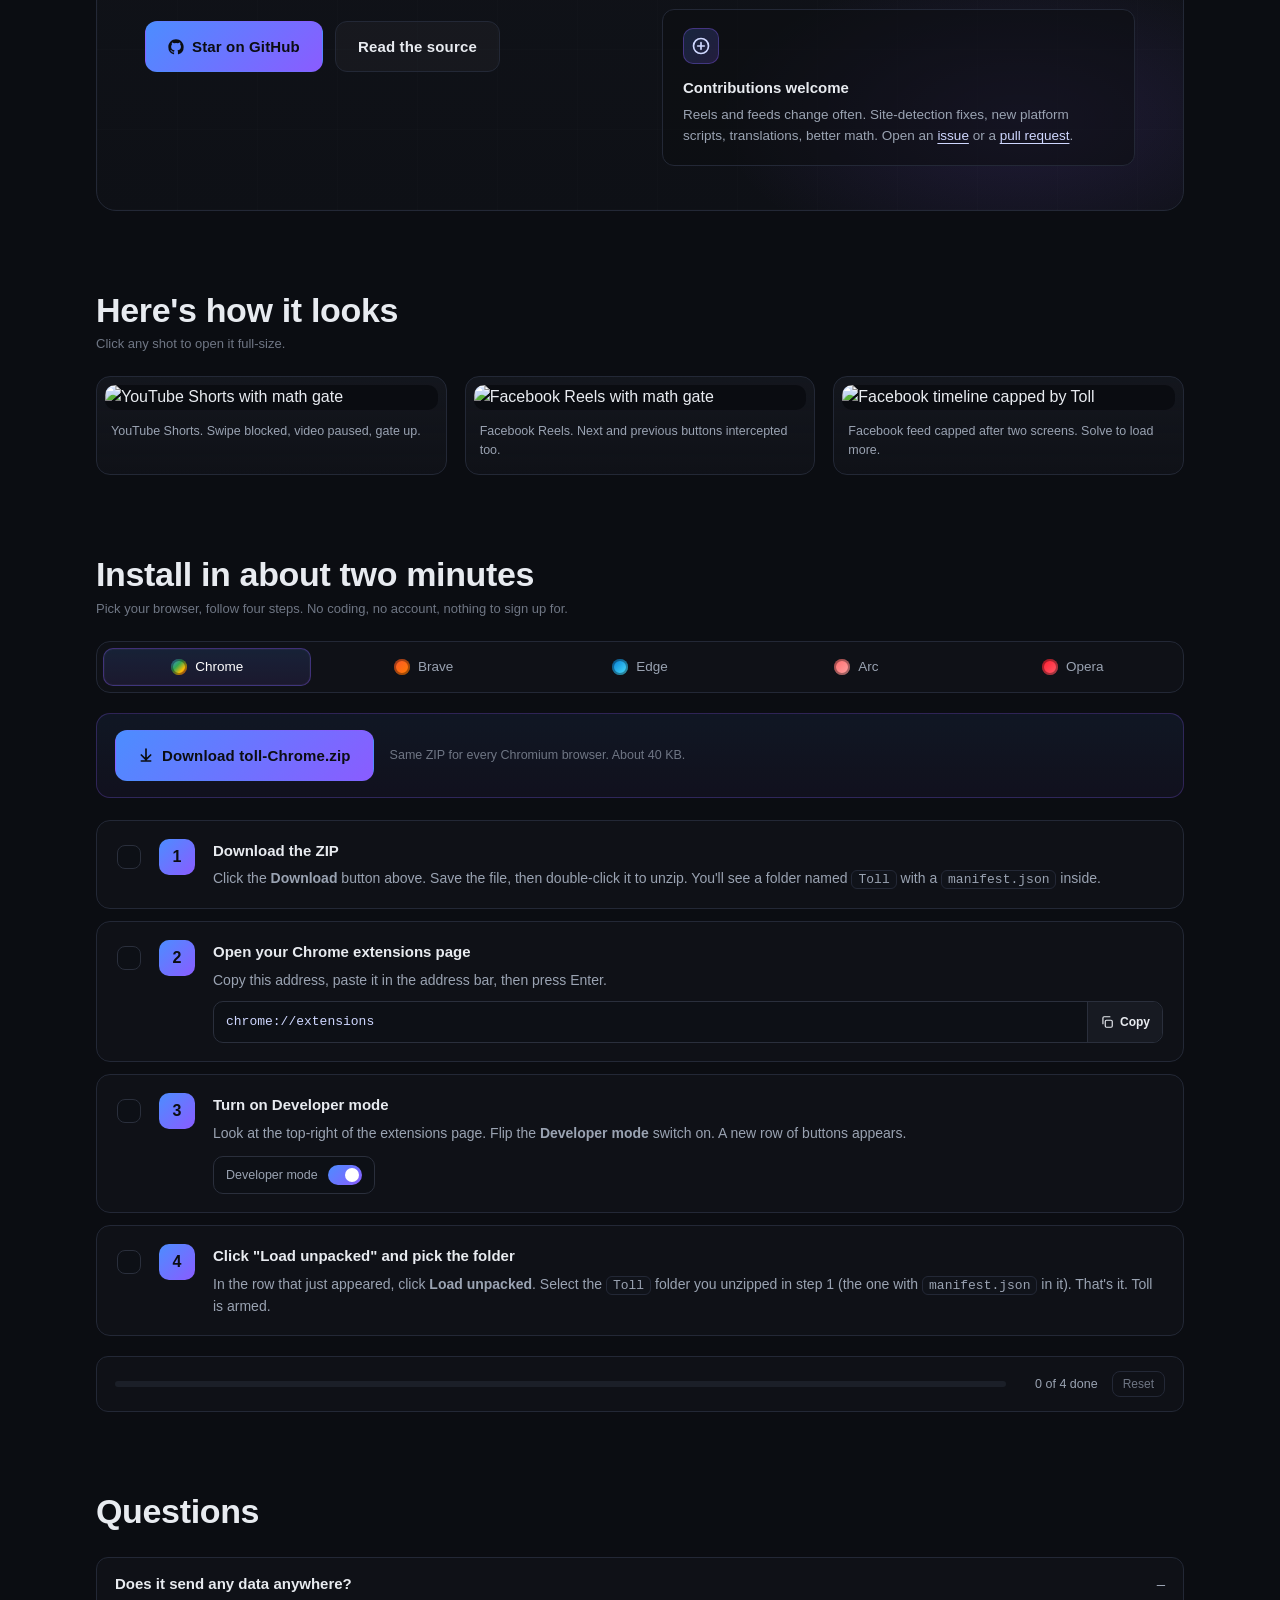
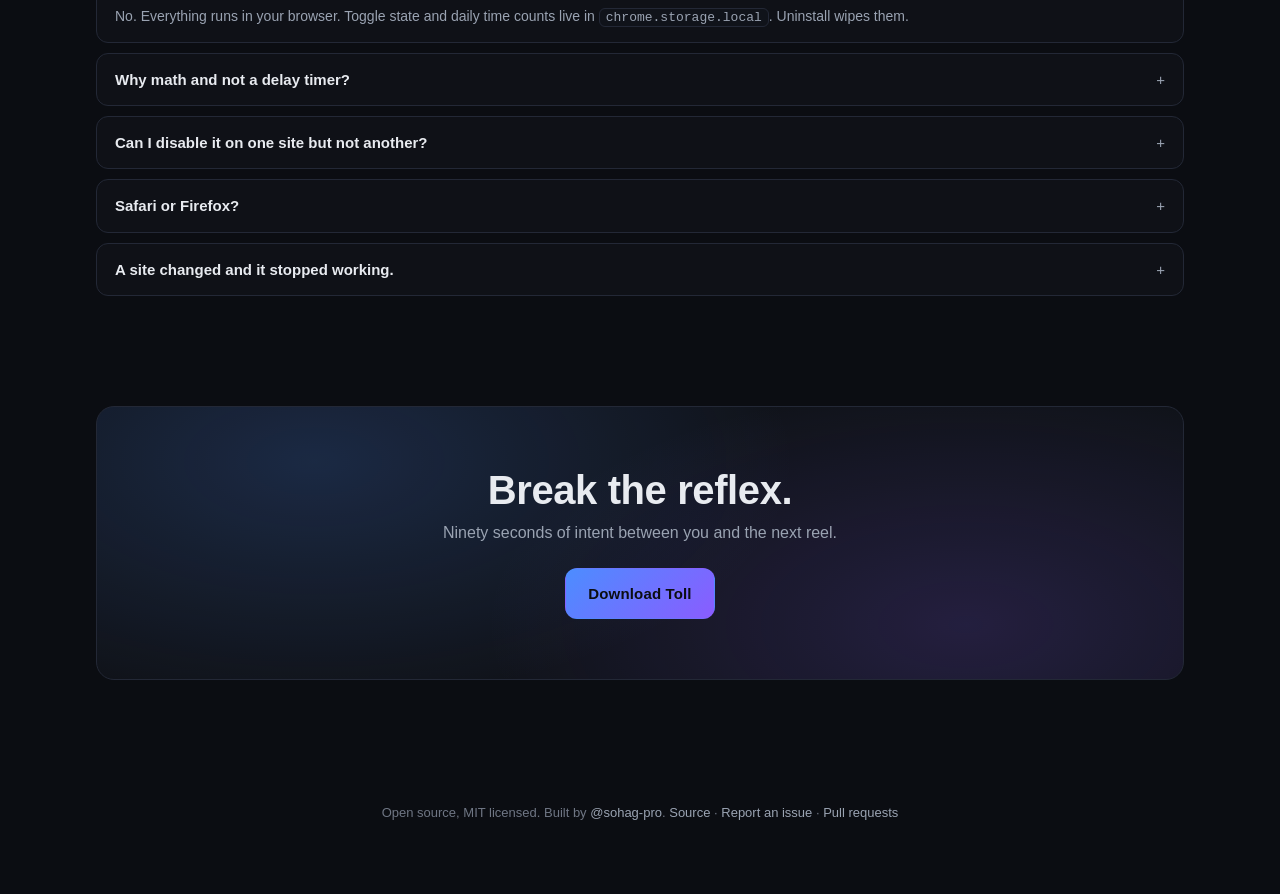
==== commit c227baf1: "feat(site): make install section interactive Reworked the install steps to be friendly to non-techni" ====
--- a/site/index.html
+++ b/site/index.html
@@ -216,38 +216,119 @@
     </div>
 
     <section class="install reveal" id="install">
-      <h2>Install in about two minutes</h2>
-      <p class="lede">Works in any Chromium browser: Chrome, Brave, Edge, Arc, Opera. No account, no build tools.</p>
-      <ol class="steps">
-        <li>
-          <span class="num">1</span>
-          <div>
-            <h3>Download the latest ZIP</h3>
-            <p>Grab <code>toll-vX.Y.Z.zip</code> from the <a href="https://github.com/sohag-pro/Toll/releases/latest" target="_blank" rel="noopener">latest release</a>. Unzip it. You should see a folder with <code>manifest.json</code> inside.</p>
+      <div class="section-head">
+        <h2>Install in about two minutes</h2>
+        <p class="section-sub">Pick your browser, follow four steps. No coding, no account, nothing to sign up for.</p>
+      </div>
+
+      <div class="browser-picker" role="tablist" aria-label="Choose your browser">
+        <button class="bp-tab active" data-browser="chrome" role="tab" aria-selected="true">
+          <span class="bp-logo" style="background:linear-gradient(135deg,#4285f4,#34a853 40%,#fbbc05 70%,#ea4335);"></span>
+          Chrome
+        </button>
+        <button class="bp-tab" data-browser="brave" role="tab" aria-selected="false">
+          <span class="bp-logo" style="background:linear-gradient(135deg,#fb542b,#ff8000);"></span>
+          Brave
+        </button>
+        <button class="bp-tab" data-browser="edge" role="tab" aria-selected="false">
+          <span class="bp-logo" style="background:linear-gradient(135deg,#0078d4,#50e6ff);"></span>
+          Edge
+        </button>
+        <button class="bp-tab" data-browser="arc" role="tab" aria-selected="false">
+          <span class="bp-logo" style="background:linear-gradient(135deg,#ff6b6b,#ffa5a5);"></span>
+          Arc
+        </button>
+        <button class="bp-tab" data-browser="opera" role="tab" aria-selected="false">
+          <span class="bp-logo" style="background:linear-gradient(135deg,#ff1b2d,#ff5f6d);"></span>
+          Opera
+        </button>
+      </div>
+
+      <div class="install-cta">
+        <a class="btn primary lg" id="dl-btn" href="https://github.com/sohag-pro/Toll/releases/latest" target="_blank" rel="noopener">
+          <svg width="16" height="16" viewBox="0 0 24 24" fill="none" stroke="currentColor" stroke-width="2.5" stroke-linecap="round" stroke-linejoin="round" aria-hidden="true"><path d="M12 3v14M5 12l7 7 7-7M5 21h14"/></svg>
+          <span>Download toll-<span data-browser-text>Chrome</span>.zip</span>
+        </a>
+        <p class="dl-note">Same ZIP for every Chromium browser. About 40 KB.</p>
+      </div>
+
+      <ol class="steps interactive">
+        <li data-step="1">
+          <label class="step-check">
+            <input type="checkbox" data-progress-key="s1" aria-label="Mark step 1 done" />
+            <span class="cbx"><svg width="12" height="12" viewBox="0 0 24 24" fill="none" stroke="currentColor" stroke-width="3" stroke-linecap="round" stroke-linejoin="round"><path d="M5 12l5 5L20 6"/></svg></span>
+          </label>
+          <div class="step-num">1</div>
+          <div class="step-body">
+            <h3>Download the ZIP</h3>
+            <p>Click the <strong>Download</strong> button above. Save the file, then double-click it to unzip. You'll see a folder named <code>Toll</code> with a <code>manifest.json</code> inside.</p>
           </div>
         </li>
-        <li>
-          <span class="num">2</span>
-          <div>
-            <h3>Open your browser's extensions page</h3>
-            <p><code>chrome://extensions</code>, <code>brave://extensions</code>, <code>edge://extensions</code>, or <code>arc://extensions</code>.</p>
+
+        <li data-step="2">
+          <label class="step-check">
+            <input type="checkbox" data-progress-key="s2" aria-label="Mark step 2 done" />
+            <span class="cbx"><svg width="12" height="12" viewBox="0 0 24 24" fill="none" stroke="currentColor" stroke-width="3" stroke-linecap="round" stroke-linejoin="round"><path d="M5 12l5 5L20 6"/></svg></span>
+          </label>
+          <div class="step-num">2</div>
+          <div class="step-body">
+            <h3>Open your <span data-browser-text>Chrome</span> extensions page</h3>
+            <p>Copy this address, paste it in the address bar, then press Enter.</p>
+            <div class="copy-url" data-copy-container>
+              <code class="url-target" data-browser-url>chrome://extensions</code>
+              <button class="copy-btn" type="button" data-copy-target data-copy-value="chrome://extensions" aria-label="Copy address">
+                <svg class="ic-copy" width="14" height="14" viewBox="0 0 24 24" fill="none" stroke="currentColor" stroke-width="2" stroke-linecap="round" stroke-linejoin="round"><rect x="9" y="9" width="12" height="12" rx="2"/><path d="M5 15V5a2 2 0 0 1 2-2h10"/></svg>
+                <svg class="ic-check" width="14" height="14" viewBox="0 0 24 24" fill="none" stroke="currentColor" stroke-width="3" stroke-linecap="round" stroke-linejoin="round"><path d="M5 12l5 5L20 6"/></svg>
+                <span class="copy-label">Copy</span>
+              </button>
+            </div>
           </div>
         </li>
-        <li>
-          <span class="num">3</span>
-          <div>
+
+        <li data-step="3">
+          <label class="step-check">
+            <input type="checkbox" data-progress-key="s3" aria-label="Mark step 3 done" />
+            <span class="cbx"><svg width="12" height="12" viewBox="0 0 24 24" fill="none" stroke="currentColor" stroke-width="3" stroke-linecap="round" stroke-linejoin="round"><path d="M5 12l5 5L20 6"/></svg></span>
+          </label>
+          <div class="step-num">3</div>
+          <div class="step-body">
             <h3>Turn on Developer mode</h3>
-            <p>Toggle in the top-right of the extensions page. A row of buttons appears.</p>
+            <p>Look at the top-right of the extensions page. Flip the <strong>Developer mode</strong> switch on. A new row of buttons appears.</p>
+            <div class="mini-mock" aria-hidden="true">
+              <span class="mm-label">Developer mode</span>
+              <span class="mm-switch on"><span class="mm-thumb"></span></span>
+            </div>
           </div>
         </li>
-        <li>
-          <span class="num">4</span>
-          <div>
-            <h3>Load unpacked</h3>
-            <p>Click <strong>Load unpacked</strong>. Pick the unzipped folder (the one with <code>manifest.json</code>). Toll is armed.</p>
+
+        <li data-step="4">
+          <label class="step-check">
+            <input type="checkbox" data-progress-key="s4" aria-label="Mark step 4 done" />
+            <span class="cbx"><svg width="12" height="12" viewBox="0 0 24 24" fill="none" stroke="currentColor" stroke-width="3" stroke-linecap="round" stroke-linejoin="round"><path d="M5 12l5 5L20 6"/></svg></span>
+          </label>
+          <div class="step-num">4</div>
+          <div class="step-body">
+            <h3>Click "Load unpacked" and pick the folder</h3>
+            <p>In the row that just appeared, click <strong>Load unpacked</strong>. Select the <code>Toll</code> folder you unzipped in step 1 (the one with <code>manifest.json</code> in it). That's it. Toll is armed.</p>
           </div>
         </li>
       </ol>
+
+      <div class="install-progress" aria-live="polite">
+        <div class="progress-track"><div class="progress-fill" id="progress-fill"></div></div>
+        <span class="progress-text" id="progress-text">0 of 4 done</span>
+        <button class="reset-progress" id="reset-progress" type="button">Reset</button>
+      </div>
+
+      <div class="install-done" id="install-done" hidden>
+        <div class="done-badge">
+          <svg width="20" height="20" viewBox="0 0 24 24" fill="none" stroke="currentColor" stroke-width="3" stroke-linecap="round" stroke-linejoin="round"><path d="M5 12l5 5L20 6"/></svg>
+        </div>
+        <div>
+          <strong>You're set.</strong>
+          <p>Open YouTube, Facebook, Instagram, or TikTok. Try to scroll a reel. See what happens.</p>
+        </div>
+      </div>
     </section>
 
     <section class="faq reveal" id="faq">
--- a/site/style.css
+++ b/site/style.css
@@ -546,19 +546,176 @@
 }
 
 .install { padding: 40px 0; }
+
+/* Browser picker */
+.browser-picker {
+  display: flex; flex-wrap: wrap; gap: 8px;
+  padding: 6px; margin-bottom: 20px;
+  background: rgba(23,26,34,0.35); border: 1px solid var(--line);
+  border-radius: 14px;
+}
+.bp-tab {
+  flex: 1; min-width: 100px;
+  display: inline-flex; align-items: center; justify-content: center; gap: 8px;
+  padding: 10px 14px; border-radius: 10px;
+  background: transparent; border: 1px solid transparent; color: var(--muted);
+  font: 500 13.5px/1 -apple-system, BlinkMacSystemFont, "Inter", sans-serif;
+  cursor: pointer; transition: background .2s ease, color .2s ease, border-color .2s ease;
+}
+.bp-tab:hover { color: var(--text); background: rgba(255,255,255,0.03); }
+.bp-tab.active {
+  background: linear-gradient(180deg, rgba(76,141,255,0.14), rgba(138,92,255,0.10));
+  color: #fff;
+  border-color: rgba(138,92,255,0.35);
+  box-shadow: inset 0 0 0 1px rgba(255,255,255,0.03);
+}
+.bp-logo {
+  width: 16px; height: 16px; border-radius: 50%;
+  display: inline-block; box-shadow: inset 0 0 0 2px rgba(0,0,0,0.35);
+}
+
+/* Download CTA */
+.install-cta {
+  display: flex; align-items: center; gap: 16px; flex-wrap: wrap;
+  padding: 16px 18px; margin-bottom: 22px;
+  background: linear-gradient(180deg, rgba(76,141,255,0.08), rgba(138,92,255,0.05));
+  border: 1px solid rgba(138,92,255,0.25); border-radius: 14px;
+}
+.install-cta .btn.primary { display: inline-flex; align-items: center; gap: 8px; }
+.dl-note { margin: 0; font-size: 12.5px; color: var(--dim); }
+
+/* Steps */
 .steps { list-style: none; margin: 0; padding: 0; display: grid; gap: 12px; }
 .steps li {
-  display: grid; grid-template-columns: 48px 1fr; gap: 16px; align-items: start;
+  display: grid; grid-template-columns: 28px 40px 1fr; gap: 14px; align-items: start;
   padding: 18px 20px; border: 1px solid var(--line); border-radius: 14px;
   background: rgba(23,26,34,0.35);
-}
-.steps .num {
+  transition: border-color .25s ease, background .25s ease;
+}
+.steps li.done { border-color: rgba(93,176,122,0.4); background: rgba(23,26,34,0.55); }
+.steps li.done .step-num { background: rgba(93,176,122,0.18); color: #5db07a; }
+.steps li.done .step-body h3 { color: var(--muted); }
+
+.step-check { position: relative; cursor: pointer; padding-top: 6px; }
+.step-check input {
+  position: absolute; opacity: 0; width: 24px; height: 24px; cursor: pointer;
+}
+.cbx {
+  display: grid; place-items: center;
+  width: 24px; height: 24px; border-radius: 8px;
+  background: #0d1016; border: 1.5px solid #2a2f3c;
+  color: #0b0d12; transition: background .2s ease, border-color .2s ease;
+}
+.cbx svg { opacity: 0; transition: opacity .15s ease; }
+.step-check input:checked + .cbx {
+  background: linear-gradient(135deg, var(--accent-a), var(--accent-b));
+  border-color: transparent;
+}
+.step-check input:checked + .cbx svg { opacity: 1; }
+.step-check input:focus-visible + .cbx {
+  outline: 2px solid rgba(76,141,255,0.6); outline-offset: 2px;
+}
+
+.step-num {
   width: 36px; height: 36px; border-radius: 10px;
   background: linear-gradient(135deg, var(--accent-a), var(--accent-b)); color: #0b0d12;
   font-weight: 700; display: grid; place-items: center;
-}
-.steps h3 { margin: 0 0 4px; font-size: 15px; }
-.steps p { margin: 0; color: var(--muted); font-size: 14px; }
+  transition: background .25s ease, color .25s ease;
+}
+.step-body h3 { margin: 0 0 6px; font-size: 15px; color: var(--text); transition: color .2s ease; }
+.step-body p { margin: 0; color: var(--muted); font-size: 14px; line-height: 1.55; }
+
+/* Copy URL widget */
+.copy-url {
+  display: flex; align-items: stretch; gap: 0;
+  margin-top: 10px; border: 1px solid #2a2f3c; border-radius: 10px;
+  background: #0d1016; overflow: hidden;
+}
+.copy-url .url-target {
+  flex: 1; padding: 10px 12px; background: transparent; border: none; border-radius: 0;
+  color: #cfd7ff; font-family: "SF Mono", ui-monospace, Menlo, monospace; font-size: 13px;
+  align-self: center; white-space: nowrap; overflow: hidden; text-overflow: ellipsis;
+}
+.copy-btn {
+  display: inline-flex; align-items: center; gap: 6px;
+  padding: 8px 12px; border: none; border-left: 1px solid #2a2f3c;
+  background: #171a22; color: var(--text);
+  font: 600 12px/1 -apple-system, BlinkMacSystemFont, "Inter", sans-serif;
+  cursor: pointer; transition: background .2s ease, color .2s ease;
+}
+.copy-btn:hover { background: #1f2532; }
+.copy-btn .ic-check { display: none; color: #5db07a; }
+.copy-btn.copied .ic-copy { display: none; }
+.copy-btn.copied .ic-check { display: block; }
+.copy-btn.copied { color: #5db07a; }
+
+/* Mini mock for step 3 */
+.mini-mock {
+  display: inline-flex; align-items: center; gap: 10px;
+  margin-top: 12px; padding: 8px 12px;
+  background: #0d1016; border: 1px solid #2a2f3c; border-radius: 10px;
+  font-size: 12.5px; color: var(--muted);
+}
+.mm-switch {
+  position: relative; width: 34px; height: 20px; border-radius: 999px;
+  background: linear-gradient(135deg, var(--accent-a), var(--accent-b));
+}
+.mm-thumb {
+  position: absolute; top: 3px; left: 17px;
+  width: 14px; height: 14px; background: #fff; border-radius: 50%;
+  transition: left .3s ease;
+  animation: mmToggle 3s ease-in-out infinite;
+}
+@keyframes mmToggle {
+  0%, 100% { left: 17px; }
+  50% { left: 3px; }
+}
+
+/* Progress */
+.install-progress {
+  display: flex; align-items: center; gap: 14px; margin-top: 20px;
+  padding: 14px 18px; background: rgba(23,26,34,0.35);
+  border: 1px solid var(--line); border-radius: 12px;
+}
+.progress-track {
+  flex: 1; height: 6px; border-radius: 999px; background: #1b1f28; overflow: hidden;
+}
+.progress-fill {
+  height: 100%; width: 0%;
+  background: linear-gradient(90deg, var(--accent-a), var(--accent-b));
+  transition: width .35s ease;
+}
+.progress-text {
+  font-size: 12.5px; color: var(--muted); font-variant-numeric: tabular-nums;
+  min-width: 78px; text-align: right;
+}
+.reset-progress {
+  background: none; color: var(--dim); border: 1px solid var(--line);
+  border-radius: 8px; padding: 5px 10px; font-size: 12px; cursor: pointer;
+  transition: color .2s ease, border-color .2s ease;
+}
+.reset-progress:hover { color: var(--text); border-color: rgba(138,92,255,0.4); }
+
+/* Done banner */
+.install-done {
+  display: flex; align-items: flex-start; gap: 14px;
+  margin-top: 16px; padding: 16px 18px;
+  background: linear-gradient(180deg, rgba(93,176,122,0.10), rgba(93,176,122,0.04));
+  border: 1px solid rgba(93,176,122,0.35); border-radius: 14px;
+  animation: doneRise .4s ease-out;
+}
+.install-done[hidden] { display: none; }
+.install-done .done-badge {
+  width: 36px; height: 36px; border-radius: 10px;
+  background: rgba(93,176,122,0.18); color: #5db07a;
+  display: grid; place-items: center; flex-shrink: 0;
+}
+.install-done strong { color: var(--text); font-size: 15px; display: block; margin-bottom: 4px; }
+.install-done p { margin: 0; color: var(--muted); font-size: 13.5px; line-height: 1.5; }
+@keyframes doneRise {
+  from { opacity: 0; transform: translateY(8px); }
+  to { opacity: 1; transform: translateY(0); }
+}
 
 .faq { padding: 40px 0; }
 .faq details {
@@ -648,9 +805,18 @@
   .trust-inner { padding: 24px 16px; border-radius: 14px; }
   .trust-copy h2 { font-size: clamp(24px, 6vw, 32px); }
 
-  .steps li { padding: 14px 16px; gap: 12px; grid-template-columns: 32px 1fr; }
-  .steps .num { width: 30px; height: 30px; border-radius: 8px; font-size: 13px; }
-  .steps h3 { font-size: 14px; }
+  .browser-picker { padding: 4px; gap: 4px; }
+  .bp-tab { min-width: 68px; padding: 8px 10px; font-size: 12px; gap: 6px; }
+  .bp-logo { width: 14px; height: 14px; }
+  .install-cta { padding: 14px; gap: 10px; }
+  .steps li { padding: 14px 14px; gap: 10px; grid-template-columns: 24px 32px 1fr; }
+  .step-check { padding-top: 4px; }
+  .cbx { width: 20px; height: 20px; border-radius: 6px; }
+  .step-num { width: 32px; height: 32px; border-radius: 8px; font-size: 14px; }
+  .step-body h3 { font-size: 14px; }
+  .copy-url .url-target { padding: 9px 10px; font-size: 12px; }
+  .install-progress { padding: 12px 14px; gap: 10px; flex-wrap: wrap; }
+  .progress-text { min-width: auto; }
 
   .faq details { padding: 12px 14px; }
   .faq summary { font-size: 14px; }
